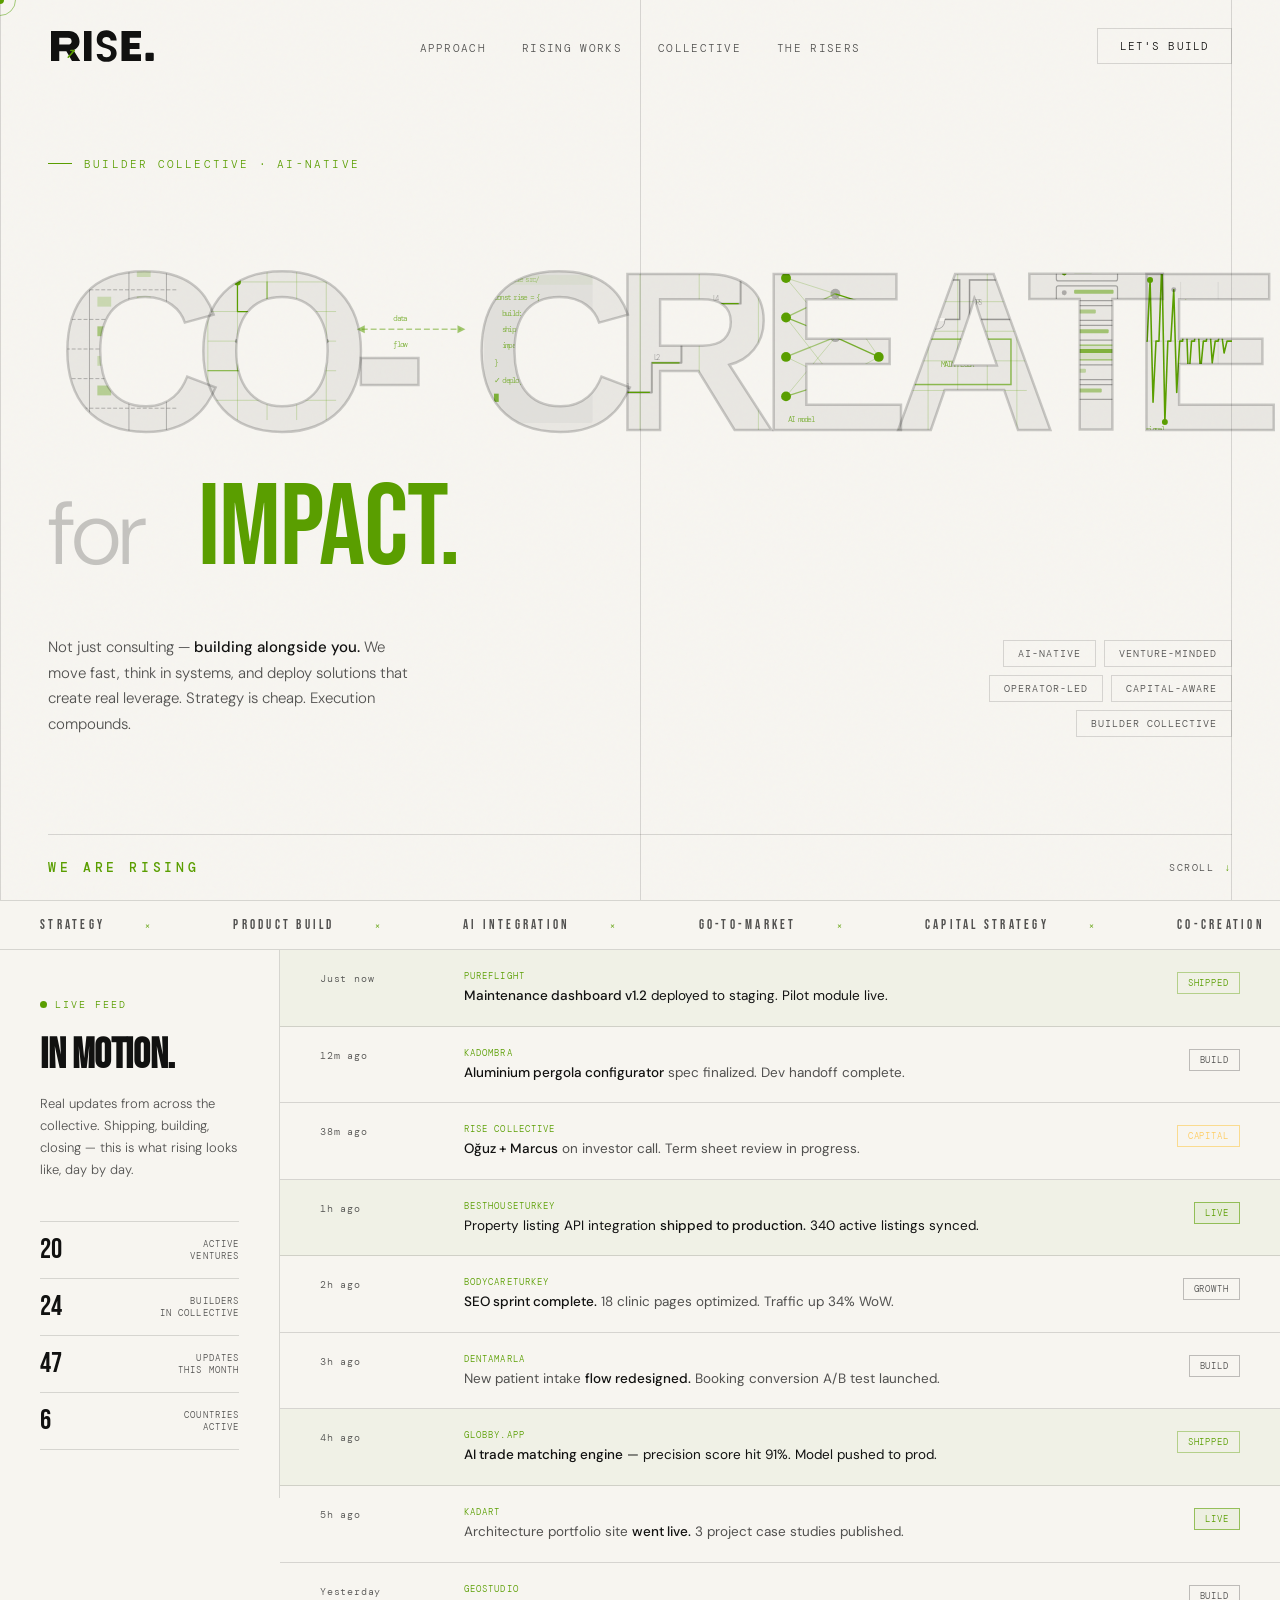
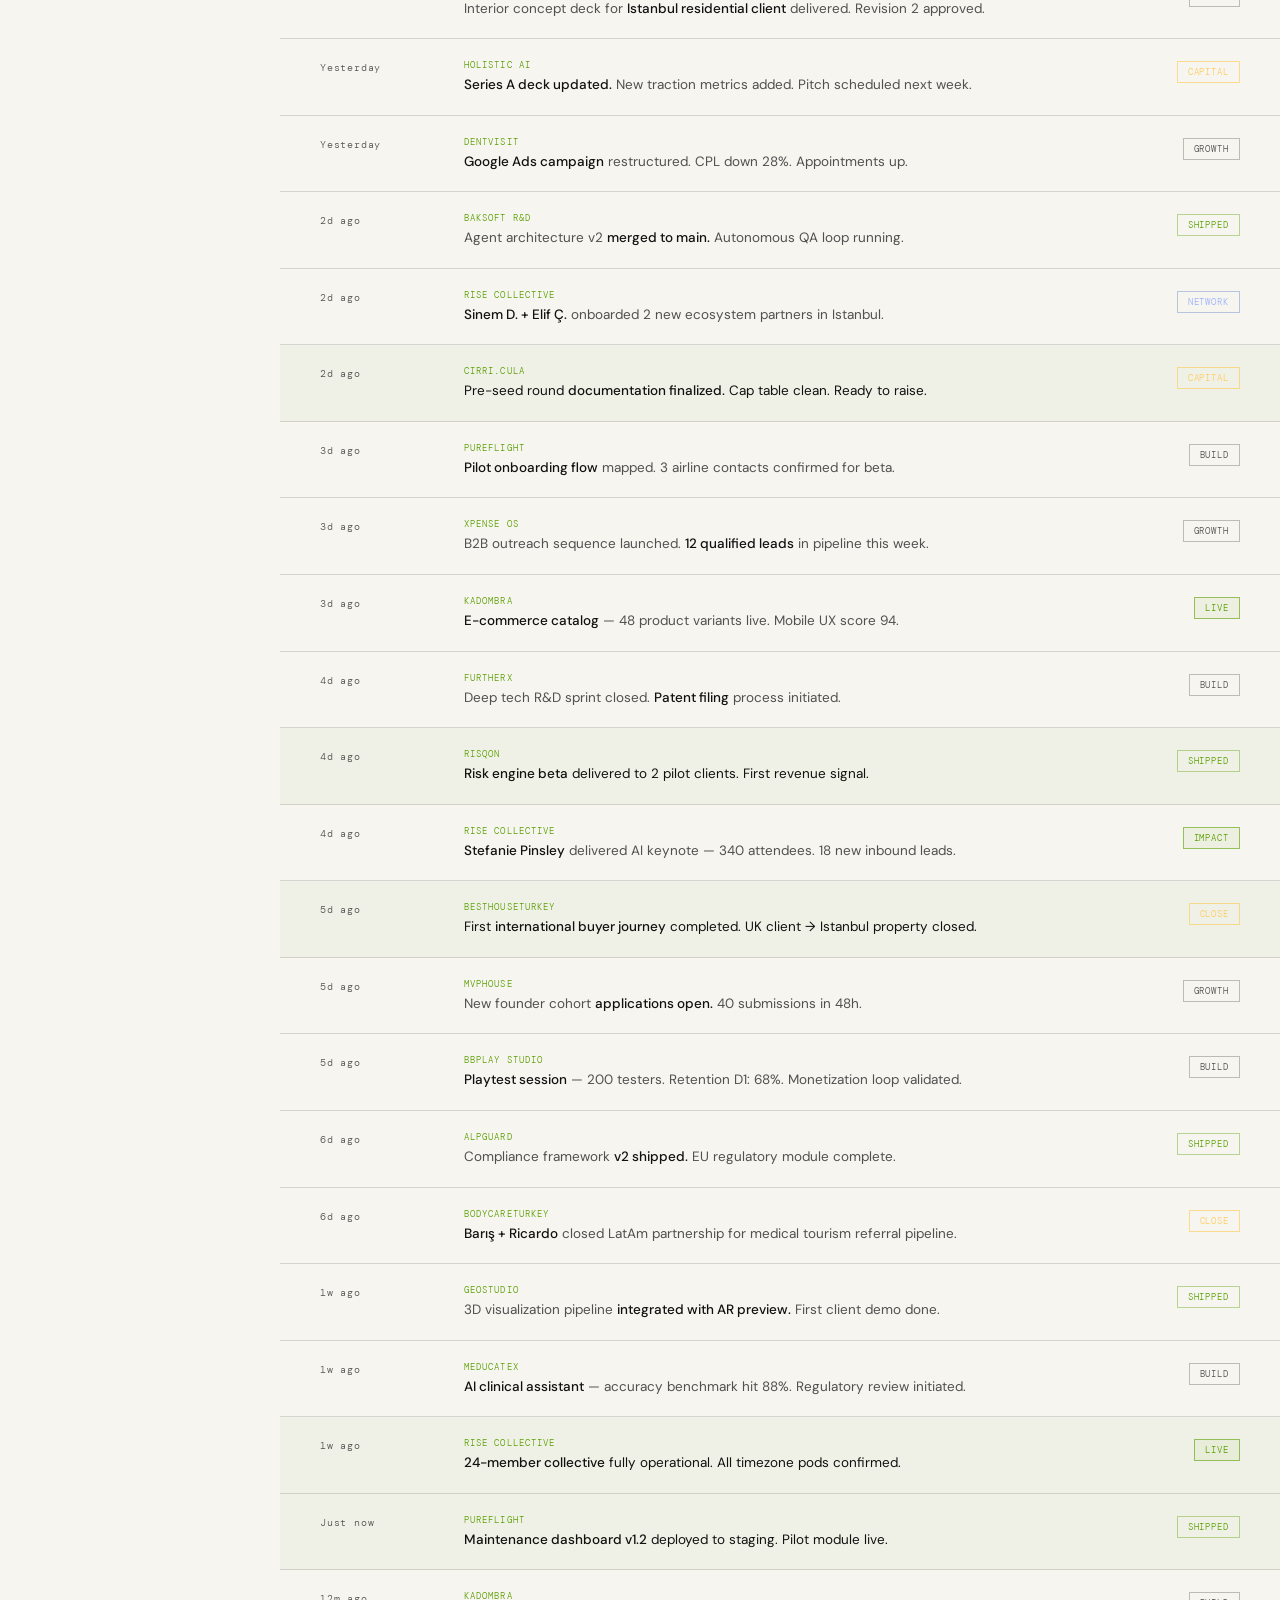
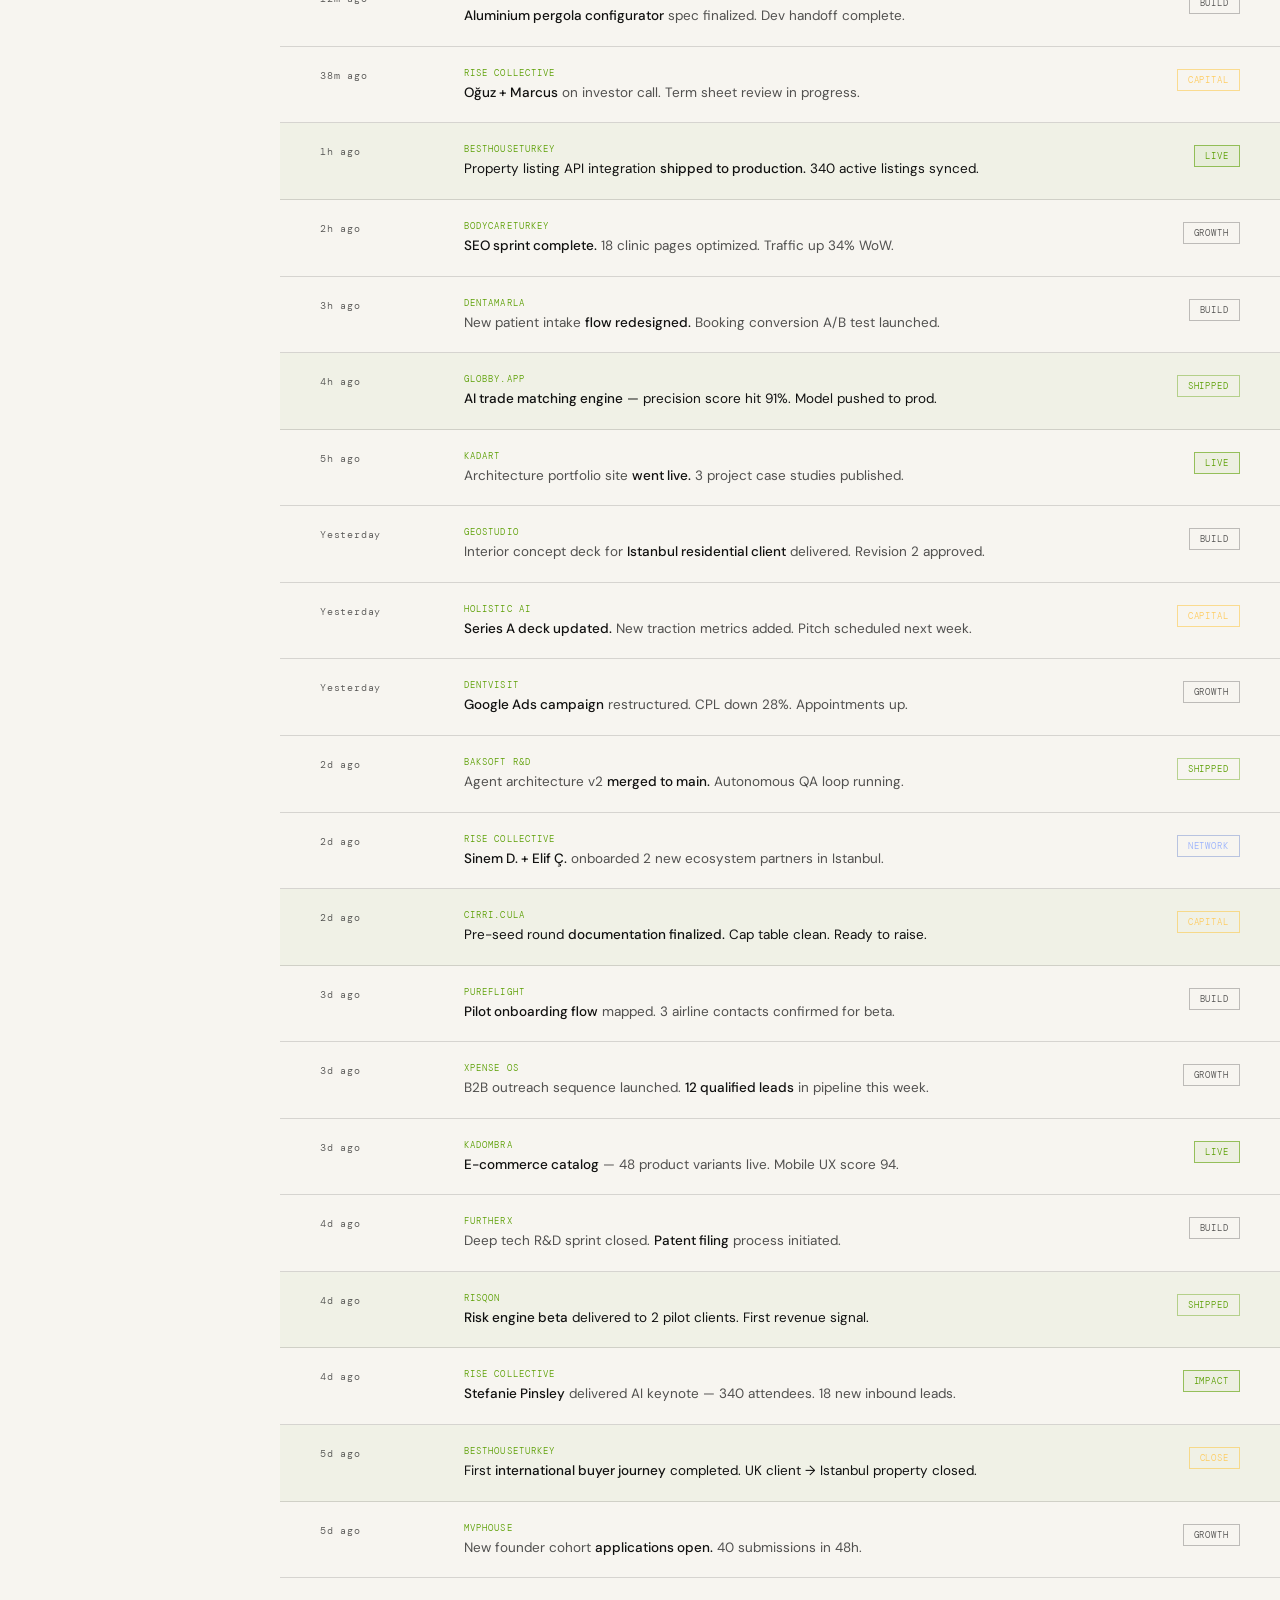
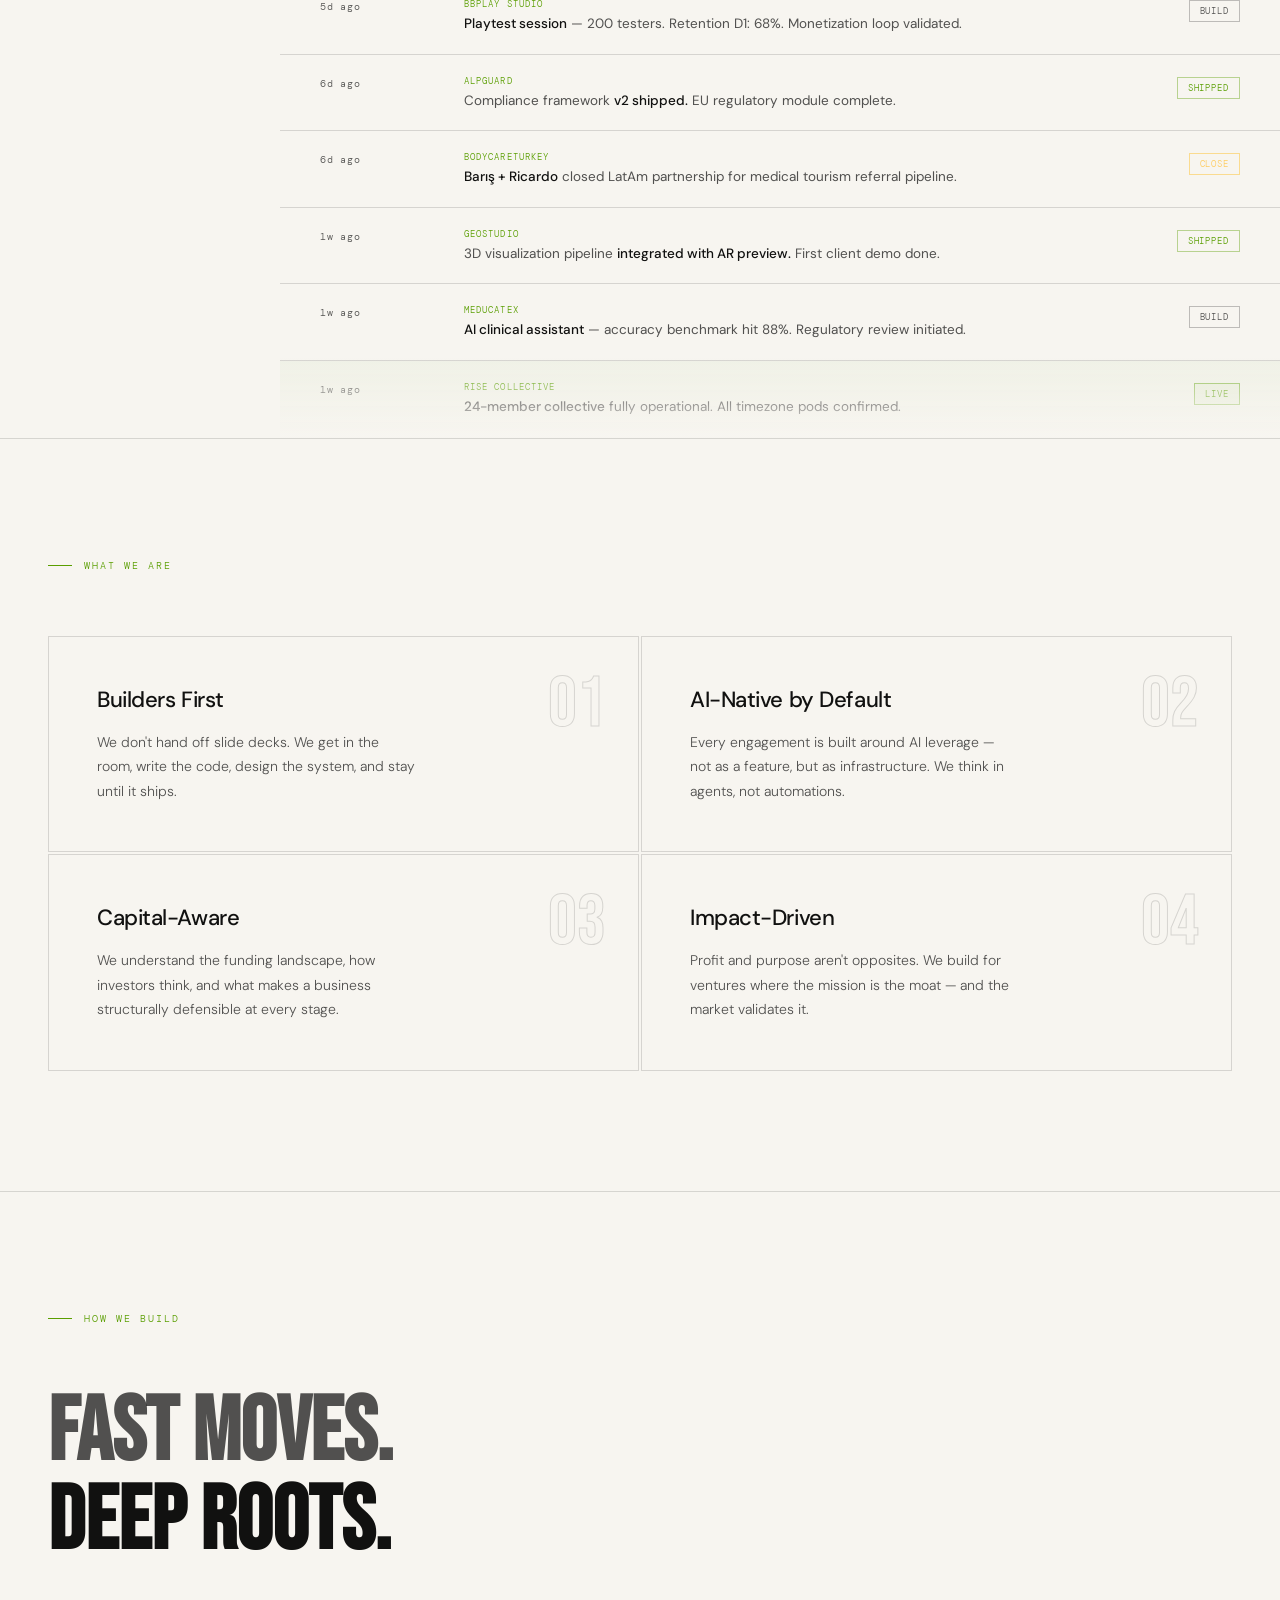
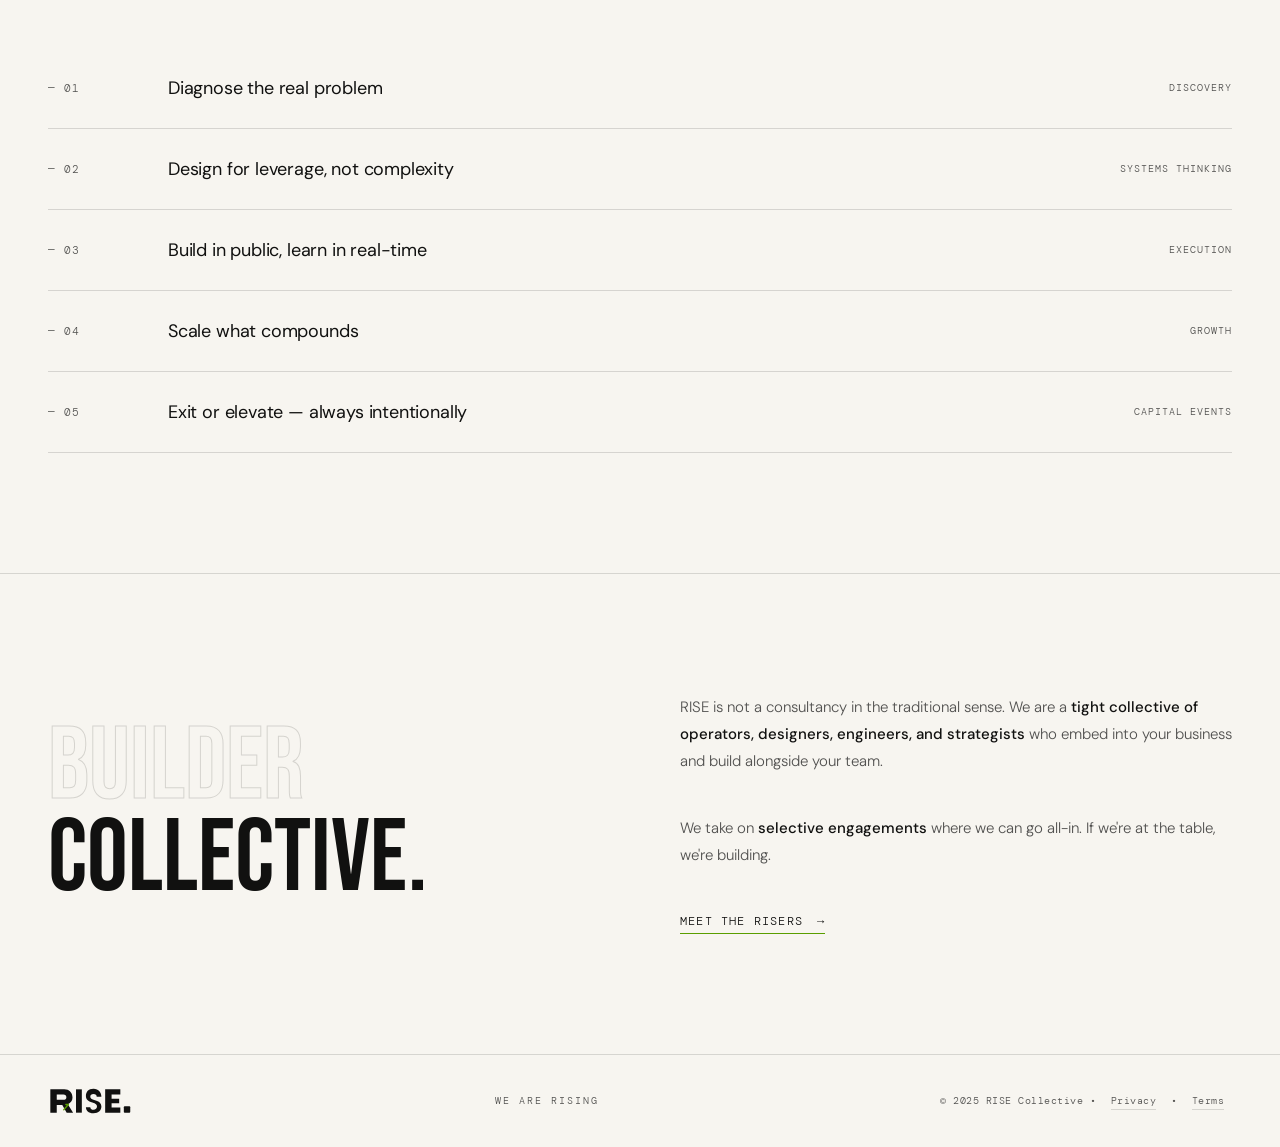
==== index.html @ 4cd88d11 "Add Privacy Policy and Terms of Service pages" ====
<!DOCTYPE html>
<html lang="en">
<head>
<meta charset="UTF-8">
<meta name="viewport" content="width=device-width, initial-scale=1.0">
<title>RISE — We Are Rising</title>
<link rel="preconnect" href="https://fonts.googleapis.com">
<link rel="preconnect" href="https://fonts.gstatic.com" crossorigin>
<link href="https://fonts.googleapis.com/css2?family=Bebas+Neue&family=DM+Sans:ital,wght@0,300;0,400;0,500;1,300&family=DM+Mono:wght@400;500&display=swap" rel="stylesheet">
<style>
  *, *::before, *::after { box-sizing: border-box; margin: 0; padding: 0; }
  :root {
    --black: #f7f5f0;
    --white: #111110;
    --accent: #5a9e00;
    --muted: rgba(17,17,16,0.72);
    --border: rgba(17,17,16,0.14);
  }
  html { scroll-behavior: smooth; }
  body { background: var(--black); color: var(--white); font-family: 'DM Sans', sans-serif; font-weight: 300; overflow-x: hidden; cursor: none; }
  .cursor { position: fixed; width: 8px; height: 8px; background: var(--accent); border-radius: 50%; pointer-events: none; z-index: 9999; transition: transform 0.15s ease; transform: translate(-50%, -50%); }
  .cursor-ring { position: fixed; width: 32px; height: 32px; border: 1px solid rgba(80,160,0,0.5); border-radius: 50%; pointer-events: none; z-index: 9998; transition: transform 0.35s ease, opacity 0.2s; transform: translate(-50%, -50%); }
  nav { position: fixed; top: 0; left: 0; right: 0; z-index: 100; display: flex; align-items: center; justify-content: space-between; padding: 28px 48px; }
  .nav-logo { display: inline-flex; align-items: center; text-decoration: none; color: var(--white); }
  .nav-links { display: flex; gap: 36px; list-style: none; }
  .nav-links a { font-family: 'DM Mono', monospace; font-size: 11px; letter-spacing: 0.12em; text-transform: uppercase; color: var(--muted); text-decoration: none; transition: color 0.2s; }
  .nav-links a:hover { color: var(--white); }
  .nav-links a.active { color: var(--accent); }
  .nav-cta { font-family: 'DM Mono', monospace; font-size: 11px; letter-spacing: 0.1em; text-transform: uppercase; background: transparent; border: 1px solid var(--border); color: var(--white); padding: 10px 22px; cursor: none; text-decoration: none; transition: border-color 0.2s, background 0.2s, color 0.2s; }
  .nav-cta:hover { background: var(--accent); border-color: var(--accent); color: var(--black); }
  .hero { min-height: 100vh; display: grid; grid-template-rows: 1fr auto; padding: 0 48px; position: relative; overflow: hidden; }
  .hero-noise { position: absolute; inset: 0; background-image: url("data:image/svg+xml,%3Csvg viewBox='0 0 256 256' xmlns='http://www.w3.org/2000/svg'%3E%3Cfilter id='n'%3E%3CfeTurbulence type='fractalNoise' baseFrequency='0.9' numOctaves='4' stitchTiles='stitch'/%3E%3C/filter%3E%3Crect width='100%25' height='100%25' filter='url(%23n)' opacity='0.03'/%3E%3C/svg%3E"); pointer-events: none; opacity: 0.6; }
  .hero-grid-line { position: absolute; top: 0; bottom: 0; width: 1px; background: var(--border); pointer-events: none; }
  .hero-grid-line:nth-child(1) { left: 48px; }
  .hero-grid-line:nth-child(2) { right: 48px; }
  .hero-grid-line:nth-child(3) { left: 50%; }
  .hero-main { display: flex; flex-direction: column; justify-content: center; padding-top: 120px; padding-bottom: 60px; position: relative; z-index: 2; }
  .hero-eyebrow { font-family: 'DM Mono', monospace; font-size: 11px; letter-spacing: 0.2em; text-transform: uppercase; color: var(--accent); margin-bottom: 32px; opacity: 0; animation: fadeUp 0.8s 0.2s forwards; display: flex; align-items: center; gap: 12px; }
  .hero-eyebrow::before { content: ''; display: inline-block; width: 24px; height: 1px; background: var(--accent); }
  .hero-headline { font-family: 'Bebas Neue', sans-serif; font-size: clamp(88px, 14vw, 200px); line-height: 0.88; letter-spacing: -0.01em; opacity: 0; animation: fadeUp 0.9s 0.35s forwards; }
  .hero-headline .outline { -webkit-text-stroke: 1px rgba(17,17,16,0.22); color: transparent; }
  .hero-headline .accent-word { color: var(--accent); display: block; }
  .hero-sub-row { display: flex; align-items: flex-end; justify-content: space-between; margin-top: 48px; gap: 40px; opacity: 0; animation: fadeUp 0.8s 0.6s forwards; }
  .hero-descriptor { max-width: 360px; font-size: 15px; line-height: 1.7; color: var(--muted); font-weight: 300; }
  .hero-descriptor strong { color: var(--white); font-weight: 500; }
  .hero-tags { display: flex; flex-wrap: wrap; gap: 8px; justify-content: flex-end; max-width: 280px; }
  .tag { font-family: 'DM Mono', monospace; font-size: 10px; letter-spacing: 0.1em; text-transform: uppercase; padding: 6px 14px; border: 1px solid var(--border); color: var(--muted); transition: border-color 0.2s, color 0.2s; }
  .tag:hover { border-color: var(--accent); color: var(--accent); }
  .hero-bottom { display: flex; align-items: center; justify-content: space-between; padding: 24px 0; border-top: 1px solid var(--border); position: relative; z-index: 2; opacity: 0; animation: fadeUp 0.7s 0.85s forwards; }
  .hero-slogan { font-family: 'DM Mono', monospace; font-size: 13px; font-weight: 500; letter-spacing: 0.28em; text-transform: uppercase; color: var(--accent); }
  .hero-scroll { font-family: 'DM Mono', monospace; font-size: 10px; letter-spacing: 0.15em; text-transform: uppercase; color: var(--muted); display: flex; align-items: center; gap: 10px; animation: bounce 2s 2s infinite; }
  .hero-scroll::after { content: '↓'; color: var(--accent); }
  .marquee-section { border-top: 1px solid var(--border); border-bottom: 1px solid var(--border); overflow: hidden; padding: 16px 0; }
  .marquee-track { display: flex; gap: 0; animation: marquee 18s linear infinite; white-space: nowrap; }
  .marquee-item { font-family: 'Bebas Neue', sans-serif; font-size: 13px; letter-spacing: 0.25em; color: var(--muted); padding: 0 40px; display: flex; align-items: center; gap: 40px; }
  .marquee-item::after { content: '×'; color: var(--accent); font-family: 'DM Sans', sans-serif; font-size: 10px; }
  .section { padding: 120px 48px; position: relative; }
  .section-label { font-family: 'DM Mono', monospace; font-size: 10px; letter-spacing: 0.2em; text-transform: uppercase; color: var(--accent); margin-bottom: 64px; display: flex; align-items: center; gap: 12px; }
  .section-label::before { content: ''; width: 24px; height: 1px; background: var(--accent); }
  .what-grid { display: grid; grid-template-columns: 1fr 1fr; gap: 2px; }
  .what-card { padding: 48px; border: 1px solid var(--border); position: relative; overflow: hidden; transition: border-color 0.3s; }
  .what-card:hover { border-color: rgba(80,160,0,0.3); }
  .what-card-num { font-family: 'Bebas Neue', sans-serif; font-size: 72px; -webkit-text-stroke: 1px var(--border); color: transparent; position: absolute; top: 24px; right: 32px; transition: -webkit-text-stroke-color 0.3s; }
  .what-card:hover .what-card-num { -webkit-text-stroke-color: rgba(200,255,0,0.15); }
  .what-card h3 { font-family: 'DM Sans', sans-serif; font-size: 22px; font-weight: 500; margin-bottom: 16px; letter-spacing: -0.02em; }
  .what-card p { font-size: 14px; line-height: 1.75; color: var(--muted); max-width: 320px; }
  .process-section { padding: 120px 48px; border-top: 1px solid var(--border); }
  .process-headline { font-family: 'Bebas Neue', sans-serif; font-size: clamp(48px, 7vw, 96px); line-height: 1; margin-bottom: 80px; max-width: 700px; }
  .process-headline .dim { color: var(--muted); }
  .process-list { display: flex; flex-direction: column; }
  .process-item { display: grid; grid-template-columns: 80px 1fr auto; align-items: center; gap: 40px; padding: 28px 0; border-bottom: 1px solid var(--border); transition: padding-left 0.3s; cursor: none; }
  .process-item:hover { padding-left: 12px; }
  .process-item:hover .process-item-title { color: var(--accent); }
  .process-num { font-family: 'DM Mono', monospace; font-size: 11px; color: var(--muted); letter-spacing: 0.1em; }
  .process-item-title { font-size: 18px; font-weight: 400; letter-spacing: -0.01em; transition: color 0.2s; }
  .process-item-tag { font-family: 'DM Mono', monospace; font-size: 10px; letter-spacing: 0.1em; text-transform: uppercase; color: var(--muted); }
  .signal-section { padding: 120px 48px; border-top: 1px solid var(--border); display: grid; grid-template-columns: 1fr 1fr; gap: 80px; align-items: center; }
  .signal-big { font-family: 'Bebas Neue', sans-serif; font-size: clamp(56px, 8vw, 112px); line-height: 0.9; }
  .signal-big .stroke { -webkit-text-stroke: 1px rgba(17,17,16,0.15); color: transparent; display: block; }
  .signal-big .fill { display: block; }
  .signal-right p { font-size: 15px; line-height: 1.8; color: var(--muted); margin-bottom: 40px; }
  .signal-right p strong { color: var(--white); font-weight: 500; }
  .cta-link { display: inline-flex; align-items: center; gap: 14px; font-family: 'DM Mono', monospace; font-size: 12px; letter-spacing: 0.1em; text-transform: uppercase; color: var(--white); text-decoration: none; border-bottom: 1px solid var(--accent); padding-bottom: 4px; transition: color 0.2s, gap 0.2s; }
  .cta-link:hover { color: var(--accent); gap: 22px; }
  .cta-link::after { content: '→'; }
  footer { border-top: 1px solid var(--border); padding: 32px 48px; display: flex; align-items: center; justify-content: space-between; }
  .footer-logo { font-family: 'Bebas Neue', sans-serif; font-size: 18px; letter-spacing: 0.2em; }
  .footer-slogan { font-family: 'DM Mono', monospace; font-size: 10px; letter-spacing: 0.2em; text-transform: uppercase; color: var(--muted); }
  .footer-copy { font-family: 'DM Mono', monospace; font-size: 10px; color: var(--muted); letter-spacing: 0.05em; }

  /* ── LIVE FEED ─────────────────────────────── */
  .feed-section {
    padding: 0;
    border-bottom: 1px solid var(--border);
    display: grid;
    grid-template-columns: 280px 1fr;
    min-height: 480px;
  }
  .feed-left {
    border-right: 1px solid var(--border);
    padding: 48px 40px;
    display: flex;
    flex-direction: column;
    justify-content: space-between;
    position: sticky;
    top: 81px;
    align-self: start;
    background: var(--black);
  }
  .feed-left-top {}
  .feed-eyebrow {
    font-family: 'DM Mono', monospace;
    font-size: 10px;
    letter-spacing: 0.2em;
    text-transform: uppercase;
    color: var(--accent);
    display: flex;
    align-items: center;
    gap: 8px;
    margin-bottom: 24px;
  }
  .live-dot {
    width: 7px; height: 7px;
    border-radius: 50%;
    background: var(--accent);
    animation: livePulse 1.8s ease-in-out infinite;
    flex-shrink: 0;
  }
  @keyframes livePulse {
    0%,100% { opacity:1; transform:scale(1); box-shadow: 0 0 0 0 rgba(90,158,0,0.5); }
    50% { opacity:0.8; transform:scale(1.15); box-shadow: 0 0 0 5px rgba(90,158,0,0); }
  }
  .feed-left h2 {
    font-family: 'Bebas Neue', sans-serif;
    font-size: 42px;
    line-height: 1;
    letter-spacing: -0.01em;
    margin-bottom: 16px;
  }
  .feed-left p {
    font-size: 13px;
    line-height: 1.7;
    color: var(--muted);
  }
  .feed-stats {
    display: flex;
    flex-direction: column;
    gap: 0;
    margin-top: 40px;
    border-top: 1px solid var(--border);
  }
  .feed-stat {
    display: flex;
    justify-content: space-between;
    align-items: center;
    padding: 14px 0;
    border-bottom: 1px solid var(--border);
  }
  .feed-stat-num {
    font-family: 'Bebas Neue', sans-serif;
    font-size: 28px;
    line-height: 1;
    color: var(--white);
  }
  .feed-stat-label {
    font-family: 'DM Mono', monospace;
    font-size: 9px;
    letter-spacing: 0.12em;
    text-transform: uppercase;
    color: var(--muted);
    text-align: right;
  }
  .feed-right {
    padding: 0;
    overflow: hidden;
    position: relative;
  }
  .feed-right::after {
    content: '';
    position: absolute;
    bottom: 0; left: 0; right: 0;
    height: 80px;
    background: linear-gradient(to bottom, transparent, var(--black));
    pointer-events: none;
    z-index: 2;
  }
  .feed-scroll {
    display: flex;
    flex-direction: column;
    animation: feedScroll 60s linear infinite;
  }
  .feed-scroll:hover { animation-play-state: paused; }
  @keyframes feedScroll {
    from { transform: translateY(0); }
    to   { transform: translateY(-50%); }
  }
  .feed-entry {
    display: grid;
    grid-template-columns: 120px 1fr auto;
    align-items: start;
    gap: 24px;
    padding: 20px 40px;
    border-bottom: 1px solid var(--border);
    transition: background 0.2s;
    cursor: default;
  }
  .feed-entry:hover { background: rgba(90,158,0,0.03); }
  .feed-entry.highlight { background: rgba(90,158,0,0.04); }
  .feed-entry.highlight .feed-action { color: var(--white); }
  .feed-time {
    font-family: 'DM Mono', monospace;
    font-size: 10px;
    color: var(--muted);
    letter-spacing: 0.08em;
    padding-top: 2px;
    white-space: nowrap;
  }
  .feed-body {}
  .feed-project {
    font-family: 'DM Mono', monospace;
    font-size: 9px;
    letter-spacing: 0.12em;
    text-transform: uppercase;
    color: var(--accent);
    margin-bottom: 4px;
  }
  .feed-action {
    font-size: 13.5px;
    font-weight: 400;
    line-height: 1.45;
    color: var(--muted);
  }
  .feed-action strong { color: var(--white); font-weight: 500; }
  .feed-tag {
    font-family: 'DM Mono', monospace;
    font-size: 9px;
    letter-spacing: 0.1em;
    text-transform: uppercase;
    padding: 4px 10px;
    border: 1px solid var(--border);
    color: var(--muted);
    white-space: nowrap;
    align-self: start;
    margin-top: 2px;
  }
  .feed-tag.t-ship  { border-color: rgba(90,158,0,0.4);  color: var(--accent); }
  .feed-tag.t-live  { border-color: rgba(90,158,0,0.6);  color: var(--accent); background: rgba(90,158,0,0.06); }
  .feed-tag.t-build { border-color: rgba(17,17,16,0.25); }
  .feed-tag.t-call  { border-color: rgba(90,120,200,0.4); color: rgba(130,160,255,0.8); }
  .feed-tag.t-close { border-color: rgba(255,180,0,0.4); color: rgba(255,200,80,0.9); }
  @media (max-width: 768px) {
    .feed-section { grid-template-columns: 1fr; }
    .feed-left { position: static; border-right: none; border-bottom: 1px solid var(--border); }
    .feed-entry { grid-template-columns: 90px 1fr; }
    .feed-tag { display: none; }
  }
  @keyframes fadeUp { from { opacity: 0; transform: translateY(24px); } to { opacity: 1; transform: translateY(0); } }
  @keyframes marquee { from { transform: translateX(0); } to { transform: translateX(-50%); } }
  @keyframes bounce { 0%,100% { transform: translateY(0); } 50% { transform: translateY(4px); } }

  /* ── HAMBURGER ─────────────────────────────── */
  .hamburger { display: none; flex-direction: column; gap: 5px; cursor: pointer; padding: 4px; background: none; border: none; z-index: 200; }
  .hamburger span { display: block; width: 22px; height: 1.5px; background: var(--ink, #111110); transition: all 0.3s ease; }
  .hamburger.open span:nth-child(1) { transform: translateY(6.5px) rotate(45deg); }
  .hamburger.open span:nth-child(2) { opacity: 0; }
  .hamburger.open span:nth-child(3) { transform: translateY(-6.5px) rotate(-45deg); }
  .mobile-nav {
    display: none;
    position: fixed; top: 0; left: 0; right: 0; bottom: 0;
    background: var(--bg, #f7f5f0);
    z-index: 150;
    flex-direction: column;
    align-items: center;
    justify-content: center;
    gap: 0;
  }
  .mobile-nav.open { display: flex; }
  .mobile-nav a {
    font-family: 'Bebas Neue', sans-serif;
    font-size: clamp(40px, 10vw, 64px);
    letter-spacing: 0.05em;
    color: var(--ink, #111110);
    text-decoration: none;
    padding: 16px 32px;
    border-bottom: 1px solid var(--border, rgba(17,17,16,0.12));
    width: 100%;
    text-align: center;
    transition: color 0.2s;
  }
  .mobile-nav a:last-child { border-bottom: none; }
  .mobile-nav a:hover, .mobile-nav a.active { color: var(--accent, #5a9e00); }
  .mobile-nav-cta {
    margin-top: 32px;
    font-family: 'DM Mono', monospace !important;
    font-size: 12px !important;
    letter-spacing: 0.1em !important;
    border: 1px solid var(--border, rgba(17,17,16,0.14)) !important;
    padding: 14px 32px !important;
  }
  /* touch: disable custom cursor */
  @media (hover: none), (pointer: coarse) {
    .cursor, .cursor-ring { display: none !important; }
    body { cursor: auto !important; }
    a, button, .chip, .filter-btn, .nav-cta, .process-item, .member-card, .work-card { cursor: pointer !important; }
  }
  @media (max-width: 768px) {
    .hamburger { display: flex; }
  }
  @media (max-width: 768px) {
    nav { padding: 24px; }
    .nav-links { display: none; }
    .hero { padding: 0 24px; }
    .hero-grid-line { display: none; }
    .hero-sub-row { flex-direction: column; align-items: flex-start; }
    .hero-tags { justify-content: flex-start; }
    .section, .process-section, .signal-section { padding: 80px 24px; }
    .what-grid { grid-template-columns: 1fr; }
    .signal-section { grid-template-columns: 1fr; }
    footer { padding: 24px; flex-direction: column; gap: 12px; text-align: center; }
    .process-item { grid-template-columns: 64px 1fr; gap: 16px; }
    .process-item-tag { display: none; }
    .process-headline { font-size: clamp(36px, 8vw, 64px); margin-bottom: 40px; }
    .feed-left { position: static; }
    .feed-entry { grid-template-columns: 80px 1fr; gap: 12px; padding: 16px 20px; }
    .feed-tag { display: none; }
    .feed-left h2 { font-size: 36px; }
    .feed-stat-num { font-size: 22px; }
    .what-card { padding: 32px 24px; }
    .what-card-num { font-size: 48px; right: 16px; }
    .section-label { margin-bottom: 40px; }
    .hero-sub-row { gap: 24px; }
    .tag { font-size: 9px; padding: 5px 10px; }
  }
</style>
</head>
<body>
<div class="cursor" id="cursor"></div>
<div class="cursor-ring" id="cursorRing"></div>
<nav>
  <a href="index.html" class="nav-logo"><svg xmlns="http://www.w3.org/2000/svg" viewBox="0 0 180 48" fill="none" height="36" style="display:block;vertical-align:middle">
  <!-- R -->
  <path d="M4 44 L4 4 L28 4 C36 4 42 9.5 42 18 C42 23.5 39 27.5 34 29.5 L43 44 L32 44 L24.5 31 L15 31 L15 44 Z M15 13 L15 22 L26.5 22 C29.5 22 31.5 20.5 31.5 17.5 C31.5 14.5 29.5 13 26.5 13 Z" fill="currentColor"/>
  <!-- accent arrow on R -->
  <path d="M27 39 L35 30 L30.5 30" stroke="#5a9e00" stroke-width="2.2" stroke-linecap="round" stroke-linejoin="round" fill="none"/>

  <!-- I -->
  <rect x="48" y="4" width="10" height="40" fill="currentColor"/>

  <!-- S -->
  <path d="M65 34.5 C65 39.5 69 45 78 45 C87 45 91.5 39.5 91.5 33.5 C91.5 27.5 87.5 24.5 80.5 22.5 C74.5 20.8 72.5 19 72.5 16.5 C72.5 14 74.5 12 78 12 C81.5 12 83.5 14 83.5 16.5 L91.5 16.5 C91.5 10 87 3 78 3 C69 3 65 8.5 65 15.5 C65 21.5 68.5 24.5 76 26.5 C82 28.2 84 30 84 33.5 C84 37 81.5 39 78 39 C74.5 39 72.5 37 72.5 34.5 Z" fill="currentColor"/>

  <!-- E -->
  <path d="M98 4 L98 44 L124 44 L124 35 L109 35 L109 28 L122 28 L122 20 L109 20 L109 13 L124 13 L124 4 Z" fill="currentColor"/>

  <!-- . (dot) -->
  <rect x="130" y="33" width="11" height="11" rx="1.5" fill="currentColor"/>
</svg></a>
  <ul class="nav-links">
    <li><a href="#approach">Approach</a></li>
    <li><a href="rise-works.html">Rising Works</a></li>
    <li><a href="#collective">Collective</a></li>
    <li><a href="rise-risers.html">The Risers</a></li>
  </ul>
  <a href="rise-form.html" class="nav-cta">Let's build</a>
  <button class="hamburger" id="hamburger" aria-label="Menu">
    <span></span><span></span><span></span>
  </button>
</nav>
<div class="mobile-nav" id="mobileNav">
  <a href="#approach" onclick="closeMobileNav()">Approach</a>
  <a href="rise-works.html" onclick="closeMobileNav()">Rising Works</a>
  <a href="#collective" onclick="closeMobileNav()">Collective</a>
  <a href="rise-risers.html" onclick="closeMobileNav()">The Risers</a>
  <a href="rise-form.html" class="mobile-nav-cta" onclick="closeMobileNav()">Let's build →</a>
</div>
<section class="hero">
  <div class="hero-noise"></div>
  <div class="hero-grid-line"></div>
  <div class="hero-grid-line"></div>
  <div class="hero-grid-line"></div>
  <div class="hero-main">
    <div class="hero-eyebrow">Builder Collective · AI-Native</div>
    <div class="hero-headline" style="opacity:0;animation:fadeUp 0.9s 0.35s forwards;">
      <svg xmlns="http://www.w3.org/2000/svg" viewBox="0 0 1200 265" width="100%" style="display:block;overflow:visible">
        <defs>
          <clipPath id="clipC1"><text x="10" y="230" font-family="'Arial Black',Impact,sans-serif" font-size="230" font-weight="900" letter-spacing="-4">C</text></clipPath>
          <clipPath id="clipO"><text x="148" y="230" font-family="'Arial Black',Impact,sans-serif" font-size="230" font-weight="900" letter-spacing="-4">O</text></clipPath>
          <clipPath id="clipC2"><text x="430" y="230" font-family="'Arial Black',Impact,sans-serif" font-size="230" font-weight="900" letter-spacing="-4">C</text></clipPath>
          <clipPath id="clipR"><text x="572" y="230" font-family="'Arial Black',Impact,sans-serif" font-size="230" font-weight="900" letter-spacing="-4">R</text></clipPath>
          <clipPath id="clipE1"><text x="720" y="230" font-family="'Arial Black',Impact,sans-serif" font-size="230" font-weight="900" letter-spacing="-4">E</text></clipPath>
          <clipPath id="clipA"><text x="856" y="230" font-family="'Arial Black',Impact,sans-serif" font-size="230" font-weight="900" letter-spacing="-4">A</text></clipPath>
          <clipPath id="clipT"><text x="992" y="230" font-family="'Arial Black',Impact,sans-serif" font-size="230" font-weight="900" letter-spacing="-4">T</text></clipPath>
          <clipPath id="clipE2"><text x="1098" y="230" font-family="'Arial Black',Impact,sans-serif" font-size="230" font-weight="900" letter-spacing="-4">E</text></clipPath>
          <style>
            .ltr { fill: rgba(17,17,16,0.06); font-family:'Arial Black',Impact,sans-serif; font-size:230px; font-weight:900; letter-spacing:-4px; }
            .lo1 { fill:none; stroke:rgba(17,17,16,0.2); stroke-width:2.5; font-family:'Arial Black',Impact,sans-serif; font-size:230px; font-weight:900; letter-spacing:-4px; }
            .gl  { stroke:rgba(90,158,0,0.3); stroke-width:0.8; }
            .sl  { stroke:rgba(17,17,16,0.28); stroke-width:1; }
            .al  { stroke:#5a9e00; stroke-width:1.3; fill:none; }
            .dn  { fill:#5a9e00; }
            .dd  { fill:rgba(17,17,16,0.28); }
            .ct  { font-family:'DM Mono',monospace; font-size:8px; fill:rgba(90,158,0,0.75); }
            .dt  { font-family:'DM Mono',monospace; font-size:7px; fill:rgba(17,17,16,0.32); }
            @keyframes p1{0%,100%{opacity:1}50%{opacity:0.25}} @keyframes p2{0%,100%{opacity:1}50%{opacity:0.25}} @keyframes p3{0%,100%{opacity:1}50%{opacity:0.25}}
            .p1{animation:p1 3s ease-in-out infinite} .p2{animation:p1 2.2s ease-in-out infinite .4s} .p3{animation:p1 2.8s ease-in-out infinite .8s}
          </style>
        </defs>
        <!-- filled letter bases -->
        <text x="10"   y="230" class="ltr">C</text>
        <text x="148"  y="230" class="ltr">O</text>
        <text x="308"  y="230" class="ltr">-</text>
        <text x="430"  y="230" class="ltr">C</text>
        <text x="572"  y="230" class="ltr">R</text>
        <text x="720"  y="230" class="ltr">E</text>
        <text x="856"  y="230" class="ltr">A</text>
        <text x="992"  y="230" class="ltr">T</text>
        <text x="1098" y="230" class="ltr">E</text>

        <!-- C1 — SKYSCRAPER -->
        <g clip-path="url(#clipC1)">
          <line x1="42" y1="235" x2="42" y2="18" class="sl"/><line x1="82" y1="235" x2="82" y2="18" class="sl"/><line x1="120" y1="235" x2="120" y2="18" class="sl"/>
          <line x1="18" y1="58"  x2="132" y2="58"  class="sl" stroke-dasharray="4 2"/><line x1="18" y1="88"  x2="132" y2="88"  class="sl" stroke-dasharray="4 2"/>
          <line x1="18" y1="118" x2="132" y2="118" class="sl" stroke-dasharray="4 2"/><line x1="18" y1="148" x2="132" y2="148" class="sl" stroke-dasharray="4 2"/>
          <line x1="18" y1="178" x2="132" y2="178" class="sl" stroke-dasharray="4 2"/><line x1="18" y1="208" x2="132" y2="208" class="sl" stroke-dasharray="4 2"/>
          <rect x="50" y="65"  width="14" height="10" fill="rgba(90,158,0,0.45)" class="p1"/><rect x="50" y="95"  width="14" height="10" fill="rgba(90,158,0,0.22)"/>
          <rect x="50" y="125" width="14" height="10" fill="rgba(90,158,0,0.45)" class="p2"/><rect x="50" y="155" width="14" height="10" fill="rgba(90,158,0,0.22)"/>
          <rect x="50" y="185" width="14" height="10" fill="rgba(90,158,0,0.35)" class="p3"/>
          <rect x="90" y="65"  width="14" height="10" fill="rgba(90,158,0,0.22)"/><rect x="90" y="95"  width="14" height="10" fill="rgba(90,158,0,0.45)" class="p2"/>
          <rect x="90" y="125" width="14" height="10" fill="rgba(90,158,0,0.3)"/><rect x="90" y="155" width="14" height="10" fill="rgba(90,158,0,0.45)" class="p1"/>
          <rect x="90" y="185" width="14" height="10" fill="rgba(90,158,0,0.22)"/>
          <line x1="82" y1="18" x2="82" y2="4" class="al"/><circle cx="82" cy="4" r="3" class="dn p1"/>
          <text x="22" y="48" class="dt">+48F</text>
        </g>

        <!-- O — CIRCUIT BOARD -->
        <g clip-path="url(#clipO)">
          <line x1="162" y1="50" x2="162" y2="220" class="gl"/><line x1="192" y1="50" x2="192" y2="220" class="gl"/>
          <line x1="222" y1="50" x2="222" y2="220" class="gl"/><line x1="252" y1="50" x2="252" y2="220" class="gl"/><line x1="282" y1="50" x2="282" y2="220" class="gl"/>
          <line x1="162" y1="80"  x2="292" y2="80"  class="gl"/><line x1="162" y1="110" x2="292" y2="110" class="gl"/>
          <line x1="162" y1="140" x2="292" y2="140" class="gl"/><line x1="162" y1="170" x2="292" y2="170" class="gl"/><line x1="162" y1="200" x2="292" y2="200" class="gl"/>
          <path d="M162 80 L192 80 L192 110 L252 110 L252 140 L282 140" class="al" stroke-linecap="round" stroke-linejoin="round"/>
          <path d="M222 80 L222 170 L162 170" class="al" opacity=".55" stroke-linecap="round" stroke-linejoin="round"/>
          <path d="M192 140 L192 170 L252 170 L252 200" class="al" opacity=".45" stroke-linecap="round" stroke-linejoin="round"/>
          <circle cx="192" cy="80"  r="3.5" class="dn p1"/><circle cx="252" cy="110" r="3.5" class="dn p2"/>
          <circle cx="252" cy="140" r="3.5" class="dn"/><circle cx="222" cy="170" r="3.5" class="dn p3"/>
          <circle cx="192" cy="140" r="2.5" class="dd"/><circle cx="282" cy="140" r="2.5" class="dd"/>
          <rect x="207" y="118" width="30" height="24" rx="2" fill="none" stroke="rgba(90,158,0,0.55)" stroke-width="1.2"/>
          <text x="210" y="134" class="ct">CPU</text>
        </g>

        <!-- HYPHEN — data flow -->
        <line x1="318" y1="128" x2="418" y2="128" stroke="rgba(90,158,0,0.45)" stroke-width="1.5" stroke-dasharray="6 3"/>
        <polygon points="415,124 423,128 415,132" fill="#5a9e00" opacity=".55"/>
        <polygon points="321,124 313,128 321,132" fill="#5a9e00" opacity=".55"/>
        <text x="350" y="120" class="ct">data</text><text x="350" y="146" class="ct">flow</text>

        <!-- C2 — CODE TERMINAL -->
        <g clip-path="url(#clipC2)">
          <rect x="442" y="38" width="110" height="185" rx="2" fill="rgba(17,17,16,0.03)"/>
          <text x="452" y="62"  class="ct" font-size="9">$ init --build</text>
          <text x="452" y="80"  class="ct" font-size="9" opacity=".65">▸ compile src/</text>
          <text x="452" y="98"  class="ct" font-size="9">const rise = &#123;</text>
          <text x="460" y="115" class="ct" font-size="9" fill="rgba(17,17,16,0.38)">  build: true,</text>
          <text x="460" y="131" class="ct" font-size="9" fill="rgba(17,17,16,0.38)">  ship: fast,</text>
          <text x="460" y="147" class="ct" font-size="9" fill="rgba(17,17,16,0.38)">  impact: ∞</text>
          <text x="452" y="164" class="ct" font-size="9">&#125;</text>
          <text x="452" y="182" class="ct" font-size="9">✓ deployed</text>
          <text x="452" y="200" class="ct" font-size="9">█</text>
          <rect x="442" y="55" width="110" height="10" fill="rgba(90,158,0,0.07)"/>
          <rect x="442" y="73" width="110" height="10" fill="rgba(90,158,0,0.05)"/>
        </g>

        <!-- R — STAIRCASE -->
        <g clip-path="url(#clipR)">
          <line x1="600" y1="235" x2="600" y2="38" class="gl"/><line x1="660" y1="235" x2="660" y2="38" class="gl"/><line x1="720" y1="235" x2="720" y2="38" class="gl"/>
          <polyline points="582,222 582,192 612,192 612,162 642,162 642,132 672,132 672,102 702,102 702,72 732,72 732,42" fill="none" stroke="rgba(17,17,16,0.3)" stroke-width="2" stroke-linejoin="round"/>
          <line x1="582" y1="192" x2="610" y2="192" class="al"/><line x1="612" y1="162" x2="640" y2="162" class="al"/>
          <line x1="642" y1="132" x2="670" y2="132" class="al"/><line x1="672" y1="102" x2="700" y2="102" class="al"/>
          <line x1="702" y1="72"  x2="730" y2="72"  class="al"/>
          <polygon points="732,33 728,46 736,46" fill="#5a9e00" class="p1"/>
          <text x="584" y="189" class="dt">L1</text><text x="614" y="159" class="dt">L2</text>
          <text x="644" y="129" class="dt">L3</text><text x="674" y="99" class="dt">L4</text><text x="704" y="69" class="dt">L5</text>
        </g>

        <!-- E1 — NEURAL NET -->
        <g clip-path="url(#clipE1)">
          <circle cx="748" cy="76"  r="5" class="dn p1"/><circle cx="748" cy="116" r="5" class="dn p2"/>
          <circle cx="748" cy="156" r="5" class="dn p3"/><circle cx="748" cy="196" r="5" class="dn p1"/>
          <circle cx="798" cy="92"  r="5" class="dd p2"/><circle cx="798" cy="136" r="5" class="dd p1"/><circle cx="798" cy="180" r="5" class="dd p3"/>
          <circle cx="842" cy="106" r="5" class="dn p3"/><circle cx="842" cy="156" r="5" class="dn p1"/>
          <line x1="748" y1="76"  x2="798" y2="92"  class="gl"/><line x1="748" y1="76"  x2="798" y2="136" class="gl"/>
          <line x1="748" y1="116" x2="798" y2="92"  class="al" opacity=".5"/><line x1="748" y1="116" x2="798" y2="136" class="al" opacity=".7"/>
          <line x1="748" y1="116" x2="798" y2="180" class="gl"/>
          <line x1="748" y1="156" x2="798" y2="136" class="al" opacity=".5"/><line x1="748" y1="156" x2="798" y2="180" class="gl"/>
          <line x1="748" y1="196" x2="798" y2="136" class="gl"/><line x1="748" y1="196" x2="798" y2="180" class="al" opacity=".6"/>
          <line x1="798" y1="92"  x2="842" y2="106" class="al"/><line x1="798" y1="92"  x2="842" y2="156" class="gl"/>
          <line x1="798" y1="136" x2="842" y2="106" class="al" opacity=".6"/><line x1="798" y1="136" x2="842" y2="156" class="al" opacity=".8"/>
          <line x1="798" y1="180" x2="842" y2="156" class="gl"/>
          <text x="750" y="222" class="ct">AI model</text>
        </g>

        <!-- A — BLUEPRINT -->
        <g clip-path="url(#clipA)">
          <line x1="862" y1="38"  x2="862" y2="235" class="gl"/><line x1="892" y1="38"  x2="892" y2="235" class="gl"/>
          <line x1="922" y1="38"  x2="922" y2="235" class="gl"/><line x1="952" y1="38"  x2="952" y2="235" class="gl"/><line x1="982" y1="38"  x2="982" y2="235" class="gl"/>
          <line x1="862" y1="70"  x2="992" y2="70"  class="gl"/><line x1="862" y1="100" x2="992" y2="100" class="gl"/>
          <line x1="862" y1="130" x2="992" y2="130" class="gl"/><line x1="862" y1="160" x2="992" y2="160" class="gl"/><line x1="862" y1="190" x2="992" y2="190" class="gl"/>
          <rect x="874" y="78"  width="50" height="40" fill="none" stroke="rgba(17,17,16,0.38)" stroke-width="1.5"/>
          <rect x="934" y="78"  width="42" height="40" fill="none" stroke="rgba(17,17,16,0.38)" stroke-width="1.5"/>
          <rect x="874" y="138" width="102" height="46" fill="none" stroke="rgba(90,158,0,0.65)" stroke-width="1.5"/>
          <text x="880" y="103" class="dt">SRV</text><text x="938" y="103" class="dt">OPS</text>
          <text x="905" y="166" class="ct">MAIN FLOOR</text>
          <line x1="899" y1="118" x2="909" y2="118" stroke="#f7f5f0" stroke-width="3"/>
          <path d="M909 118 Q909 128 899 128" fill="none" stroke="rgba(17,17,16,0.28)" stroke-width="1"/>
        </g>

        <!-- T — SERVER RACK -->
        <g clip-path="url(#clipT)">
          <rect x="1022" y="44"  width="62" height="15" rx="2" fill="none" stroke="rgba(17,17,16,0.32)" stroke-width="1.2"/>
          <rect x="1022" y="64"  width="62" height="15" rx="2" fill="none" stroke="rgba(17,17,16,0.32)" stroke-width="1.2"/>
          <rect x="1022" y="84"  width="62" height="15" rx="2" fill="none" stroke="rgba(17,17,16,0.32)" stroke-width="1.2"/>
          <rect x="1022" y="104" width="62" height="15" rx="2" fill="none" stroke="rgba(17,17,16,0.32)" stroke-width="1.2"/>
          <rect x="1022" y="124" width="62" height="15" rx="2" fill="none" stroke="rgba(17,17,16,0.32)" stroke-width="1.2"/>
          <rect x="1022" y="144" width="62" height="15" rx="2" fill="rgba(90,158,0,0.1)" stroke="rgba(90,158,0,0.55)" stroke-width="1.2"/>
          <rect x="1022" y="164" width="62" height="15" rx="2" fill="none" stroke="rgba(17,17,16,0.32)" stroke-width="1.2"/>
          <rect x="1022" y="184" width="62" height="15" rx="2" fill="none" stroke="rgba(17,17,16,0.32)" stroke-width="1.2"/>
          <circle cx="1030" cy="51"  r="2.5" class="dn p1"/><circle cx="1030" cy="71"  r="2.5" class="dn p2"/>
          <circle cx="1030" cy="91"  r="2.5" class="dd"/><circle cx="1030" cy="111" r="2.5" class="dn p3"/>
          <circle cx="1030" cy="131" r="2.5" class="dn p1"/><circle cx="1030" cy="151" r="2.5" class="dn p2"/>
          <circle cx="1030" cy="171" r="2.5" class="dd"/><circle cx="1030" cy="191" r="2.5" class="dn p1"/>
          <rect x="1040" y="48"  width="30" height="4" rx="1" fill="rgba(90,158,0,0.5)"/>
          <rect x="1040" y="68"  width="18" height="4" rx="1" fill="rgba(90,158,0,0.35)"/>
          <rect x="1040" y="88"  width="40" height="4" rx="1" fill="rgba(90,158,0,0.5)"/>
          <rect x="1040" y="108" width="22" height="4" rx="1" fill="rgba(90,158,0,0.4)"/>
          <rect x="1040" y="128" width="35" height="4" rx="1" fill="rgba(90,158,0,0.5)"/>
          <rect x="1040" y="148" width="44" height="4" rx="1" fill="#5a9e00" opacity=".7"/>
          <rect x="1040" y="168" width="12" height="4" rx="1" fill="rgba(90,158,0,0.3)"/>
          <rect x="1040" y="188" width="28" height="4" rx="1" fill="rgba(90,158,0,0.45)"/>
          <text x="1024" y="214" class="ct">PROD</text>
        </g>

        <!-- E2 — WAVEFORM / SIGNAL -->
        <g clip-path="url(#clipE2)">
          <line x1="1110" y1="80" x2="1110" y2="200" stroke="rgba(17,17,16,0.12)" stroke-width="0.6"/>
          <line x1="1148" y1="80" x2="1148" y2="200" stroke="rgba(17,17,16,0.12)" stroke-width="0.6"/>
          <line x1="1186" y1="80" x2="1186" y2="200" stroke="rgba(17,17,16,0.12)" stroke-width="0.6"/>
          <line x1="1108" y1="140" x2="1200" y2="140" stroke="rgba(17,17,16,0.18)" stroke-width="0.8" stroke-dasharray="3 3"/>
          <polyline points="1108,140 1114,140 1117,78 1120,202 1123,140 1126,140 1129,58 1132,222 1135,140 1138,140 1141,88 1144,192 1147,140 1150,140 1153,98 1156,182 1159,140 1162,140 1165,108 1168,172 1171,140 1174,140 1177,118 1180,162 1183,140 1186,140 1189,128 1192,152 1195,140 1200,140"
            fill="none" stroke="#5a9e00" stroke-width="1.6" stroke-linejoin="round" class="p1"/>
          <circle cx="1117" cy="78"  r="3" class="dn p1"/>
          <circle cx="1132" cy="222" r="3" class="dn p2"/>
          <circle cx="1141" cy="88"  r="2.5" class="dd"/>
          <text x="1112" y="232" class="ct">signal</text>
          <text x="1112" y="54"  class="ct">∿ 48hz</text>
        </g>

        <!-- LETTER OUTLINES on top -->
        <text x="10"   y="230" class="lo1">C</text>
        <text x="148"  y="230" class="lo1">O</text>
        <text x="308"  y="230" class="lo1">-</text>
        <text x="430"  y="230" class="lo1">C</text>
        <text x="572"  y="230" class="lo1">R</text>
        <text x="720"  y="230" class="lo1">E</text>
        <text x="856"  y="230" class="lo1">A</text>
        <text x="992"  y="230" class="lo1">T</text>
        <text x="1098" y="230" class="lo1">E</text>
      </svg>
      <div style="display:flex;align-items:baseline;gap:0.3em;margin-top:8px;">
        <span style="font-family:'DM Sans',sans-serif;font-size:clamp(48px,7vw,96px);font-weight:300;color:rgba(17,17,16,0.22);letter-spacing:-0.02em;">for</span>
        <span style="font-family:'Bebas Neue',sans-serif;font-size:clamp(64px,9vw,130px);color:var(--accent);letter-spacing:-0.01em;line-height:1;">Impact.</span>
      </div>
    </div>
    <div class="hero-sub-row">
      <p class="hero-descriptor">Not just consulting — <strong>building alongside you.</strong> We move fast, think in systems, and deploy solutions that create real leverage. Strategy is cheap. Execution compounds.</p>
      <div class="hero-tags">
        <span class="tag">AI-Native</span>
        <span class="tag">Venture-minded</span>
        <span class="tag">Operator-led</span>
        <span class="tag">Capital-aware</span>
        <span class="tag">Builder collective</span>
      </div>
    </div>
  </div>
  <div class="hero-bottom">
    <span class="hero-slogan">We are rising</span>
    <span class="hero-scroll">Scroll</span>
  </div>
</section>
<div class="marquee-section">
  <div class="marquee-track">
    <span class="marquee-item">Strategy</span><span class="marquee-item">Product Build</span><span class="marquee-item">AI Integration</span><span class="marquee-item">Go-to-Market</span><span class="marquee-item">Capital Strategy</span><span class="marquee-item">Co-creation</span><span class="marquee-item">Venture Design</span><span class="marquee-item">Impact Systems</span>
    <span class="marquee-item">Strategy</span><span class="marquee-item">Product Build</span><span class="marquee-item">AI Integration</span><span class="marquee-item">Go-to-Market</span><span class="marquee-item">Capital Strategy</span><span class="marquee-item">Co-creation</span><span class="marquee-item">Venture Design</span><span class="marquee-item">Impact Systems</span>
  </div>
</div>

<!-- LIVE FEED -->
<section class="feed-section" id="live">
  <div class="feed-left">
    <div class="feed-left-top">
      <div class="feed-eyebrow"><span class="live-dot"></span>Live Feed</div>
      <h2>In Motion.</h2>
      <p>Real updates from across the collective. Shipping, building, closing — this is what rising looks like, day by day.</p>
      <div class="feed-stats">
        <div class="feed-stat">
          <span class="feed-stat-num" id="activeCount">20</span>
          <span class="feed-stat-label">Active<br>ventures</span>
        </div>
        <div class="feed-stat">
          <span class="feed-stat-num">24</span>
          <span class="feed-stat-label">Builders<br>in collective</span>
        </div>
        <div class="feed-stat">
          <span class="feed-stat-num" id="liveUpdates">47</span>
          <span class="feed-stat-label">Updates<br>this month</span>
        </div>
        <div class="feed-stat">
          <span class="feed-stat-num">6</span>
          <span class="feed-stat-label">Countries<br>active</span>
        </div>
      </div>
    </div>
  </div>
  <div class="feed-right">
    <div class="feed-scroll" id="feedScroll"></div>
  </div>
</section>
<section id="approach" class="section">
  <div class="section-label">What we are</div>
  <div class="what-grid">
    <div class="what-card"><div class="what-card-num">01</div><h3>Builders First</h3><p>We don't hand off slide decks. We get in the room, write the code, design the system, and stay until it ships.</p></div>
    <div class="what-card"><div class="what-card-num">02</div><h3>AI-Native by Default</h3><p>Every engagement is built around AI leverage — not as a feature, but as infrastructure. We think in agents, not automations.</p></div>
    <div class="what-card"><div class="what-card-num">03</div><h3>Capital-Aware</h3><p>We understand the funding landscape, how investors think, and what makes a business structurally defensible at every stage.</p></div>
    <div class="what-card"><div class="what-card-num">04</div><h3>Impact-Driven</h3><p>Profit and purpose aren't opposites. We build for ventures where the mission is the moat — and the market validates it.</p></div>
  </div>
</section>
<section id="work" class="process-section">
  <div class="section-label">How we build</div>
  <h2 class="process-headline"><span class="dim">Fast moves.</span><br>Deep roots.</h2>
  <div class="process-list">
    <div class="process-item"><span class="process-num">— 01</span><span class="process-item-title">Diagnose the real problem</span><span class="process-item-tag">Discovery</span></div>
    <div class="process-item"><span class="process-num">— 02</span><span class="process-item-title">Design for leverage, not complexity</span><span class="process-item-tag">Systems Thinking</span></div>
    <div class="process-item"><span class="process-num">— 03</span><span class="process-item-title">Build in public, learn in real-time</span><span class="process-item-tag">Execution</span></div>
    <div class="process-item"><span class="process-num">— 04</span><span class="process-item-title">Scale what compounds</span><span class="process-item-tag">Growth</span></div>
    <div class="process-item"><span class="process-num">— 05</span><span class="process-item-title">Exit or elevate — always intentionally</span><span class="process-item-tag">Capital Events</span></div>
  </div>
</section>
<section id="collective" class="signal-section">
  <div class="signal-big"><span class="stroke">Builder</span><span class="fill">Collective.</span></div>
  <div class="signal-right">
    <p>RISE is not a consultancy in the traditional sense. We are a <strong>tight collective of operators, designers, engineers, and strategists</strong> who embed into your business and build alongside your team.</p>
    <p>We take on <strong>selective engagements</strong> where we can go all-in. If we're at the table, we're building.</p>
    <a href="rise-risers.html" class="cta-link">Meet the Risers</a>
  </div>
</section>
<footer id="contact">
  <div class="footer-logo"><svg xmlns="http://www.w3.org/2000/svg" viewBox="0 0 180 48" fill="none" height="28" style="display:block"><path d="M4 44 L4 4 L28 4 C36 4 42 9.5 42 18 C42 23.5 39 27.5 34 29.5 L43 44 L32 44 L24.5 31 L15 31 L15 44 Z M15 13 L15 22 L26.5 22 C29.5 22 31.5 20.5 31.5 17.5 C31.5 14.5 29.5 13 26.5 13 Z" fill="currentColor"/><path d="M27 39 L35 30 L30.5 30" stroke="#5a9e00" stroke-width="2.2" stroke-linecap="round" stroke-linejoin="round" fill="none"/><rect x="48" y="4" width="10" height="40" fill="currentColor"/><path d="M65 34.5 C65 39.5 69 45 78 45 C87 45 91.5 39.5 91.5 33.5 C91.5 27.5 87.5 24.5 80.5 22.5 C74.5 20.8 72.5 19 72.5 16.5 C72.5 14 74.5 12 78 12 C81.5 12 83.5 14 83.5 16.5 L91.5 16.5 C91.5 10 87 3 78 3 C69 3 65 8.5 65 15.5 C65 21.5 68.5 24.5 76 26.5 C82 28.2 84 30 84 33.5 C84 37 81.5 39 78 39 C74.5 39 72.5 37 72.5 34.5 Z" fill="currentColor"/><path d="M98 4 L98 44 L124 44 L124 35 L109 35 L109 28 L122 28 L122 20 L109 20 L109 13 L124 13 L124 4 Z" fill="currentColor"/><rect x="130" y="33" width="11" height="11" rx="1.5" fill="currentColor"/></svg></div>
  <div class="footer-slogan">We are rising</div>
  <div class="footer-copy">© 2025 RISE Collective • <a href="privacy-policy.html" style="color: rgba(17,17,16,0.72); text-decoration: none; border-bottom: 1px solid rgba(17,17,16,0.14); margin: 0 8px; padding-bottom: 2px;">Privacy</a> • <a href="terms-of-service.html" style="color: rgba(17,17,16,0.72); text-decoration: none; border-bottom: 1px solid rgba(17,17,16,0.14); margin: 0 8px; padding-bottom: 2px;">Terms</a></div>
</footer>
<script>
  const cursor = document.getElementById('cursor');
  const ring = document.getElementById('cursorRing');
  let mouseX = 0, mouseY = 0, ringX = 0, ringY = 0;
  document.addEventListener('mousemove', e => {
    mouseX = e.clientX; mouseY = e.clientY;
    cursor.style.left = mouseX + 'px'; cursor.style.top = mouseY + 'px';
  });
  function animateRing() {
    ringX += (mouseX - ringX) * 0.12; ringY += (mouseY - ringY) * 0.12;
    ring.style.left = ringX + 'px'; ring.style.top = ringY + 'px';
    requestAnimationFrame(animateRing);
  }
  animateRing();
  document.querySelectorAll('a, button, .process-item, .what-card, .tag').forEach(el => {
    el.addEventListener('mouseenter', () => { cursor.style.transform = 'translate(-50%,-50%) scale(2.5)'; ring.style.opacity = '0'; });
    el.addEventListener('mouseleave', () => { cursor.style.transform = 'translate(-50%,-50%) scale(1)'; ring.style.opacity = '1'; });
  });
  const observer = new IntersectionObserver(entries => {
    entries.forEach(entry => { if (entry.isIntersecting) { entry.target.style.opacity = '1'; entry.target.style.transform = 'translateY(0)'; } });
  }, { threshold: 0.15 });


  // ── HAMBURGER ──────────────────────────────────
  const ham = document.getElementById('hamburger');
  const mNav = document.getElementById('mobileNav');
  if (ham && mNav) {
    ham.addEventListener('click', () => {
      ham.classList.toggle('open');
      mNav.classList.toggle('open');
      document.body.style.overflow = mNav.classList.contains('open') ? 'hidden' : '';
    });
  }
  function closeMobileNav() {
    if (ham) ham.classList.remove('open');
    if (mNav) { mNav.classList.remove('open'); document.body.style.overflow = ''; }
  }
  document.querySelectorAll('.mobile-nav a').forEach(a => a.addEventListener('click', closeMobileNav));

  // ── LIVE FEED DATA ─────────────────────────────
  const feedData = [
    { time: 'Just now',   project: 'PureFlight',         action: '<strong>Maintenance dashboard v1.2</strong> deployed to staging. Pilot module live.', tag: 'SHIPPED', type: 'ship', highlight: true },
    { time: '12m ago',    project: 'Kadombra',            action: '<strong>Aluminium pergola configurator</strong> spec finalized. Dev handoff complete.', tag: 'BUILD', type: 'build' },
    { time: '38m ago',    project: 'RISE Collective',     action: '<strong>Oğuz + Marcus</strong> on investor call. Term sheet review in progress.', tag: 'CAPITAL', type: 'close' },
    { time: '1h ago',     project: 'BestHouseTurkey',     action: 'Property listing API integration <strong>shipped to production.</strong> 340 active listings synced.', tag: 'LIVE', type: 'live', highlight: true },
    { time: '2h ago',     project: 'BodyCareTurkey',      action: '<strong>SEO sprint complete.</strong> 18 clinic pages optimized. Traffic up 34% WoW.', tag: 'GROWTH', type: 'build' },
    { time: '3h ago',     project: 'DentaMarla',          action: 'New patient intake <strong>flow redesigned.</strong> Booking conversion A/B test launched.', tag: 'BUILD', type: 'build' },
    { time: '4h ago',     project: 'Globby.App',          action: '<strong>AI trade matching engine</strong> — precision score hit 91%. Model pushed to prod.', tag: 'SHIPPED', type: 'ship', highlight: true },
    { time: '5h ago',     project: 'KadArt',              action: 'Architecture portfolio site <strong>went live.</strong> 3 project case studies published.', tag: 'LIVE', type: 'live' },
    { time: 'Yesterday',  project: 'GeoStudio',           action: 'Interior concept deck for <strong>Istanbul residential client</strong> delivered. Revision 2 approved.', tag: 'BUILD', type: 'build' },
    { time: 'Yesterday',  project: 'Holistic AI',         action: '<strong>Series A deck updated.</strong> New traction metrics added. Pitch scheduled next week.', tag: 'CAPITAL', type: 'close' },
    { time: 'Yesterday',  project: 'DentVisit',           action: '<strong>Google Ads campaign</strong> restructured. CPL down 28%. Appointments up.', tag: 'GROWTH', type: 'build' },
    { time: '2d ago',     project: 'BakSoft R&D',         action: 'Agent architecture v2 <strong>merged to main.</strong> Autonomous QA loop running.', tag: 'SHIPPED', type: 'ship' },
    { time: '2d ago',     project: 'RISE Collective',     action: '<strong>Sinem D. + Elif Ç.</strong> onboarded 2 new ecosystem partners in Istanbul.', tag: 'NETWORK', type: 'call' },
    { time: '2d ago',     project: 'Cirri.Cula',          action: 'Pre-seed round <strong>documentation finalized.</strong> Cap table clean. Ready to raise.', tag: 'CAPITAL', type: 'close', highlight: true },
    { time: '3d ago',     project: 'PureFlight',          action: '<strong>Pilot onboarding flow</strong> mapped. 3 airline contacts confirmed for beta.', tag: 'BUILD', type: 'build' },
    { time: '3d ago',     project: 'Xpense OS',           action: 'B2B outreach sequence launched. <strong>12 qualified leads</strong> in pipeline this week.', tag: 'GROWTH', type: 'build' },
    { time: '3d ago',     project: 'Kadombra',            action: '<strong>E-commerce catalog</strong> — 48 product variants live. Mobile UX score 94.', tag: 'LIVE', type: 'live' },
    { time: '4d ago',     project: 'FurtherX',            action: 'Deep tech R&D sprint closed. <strong>Patent filing</strong> process initiated.', tag: 'BUILD', type: 'build' },
    { time: '4d ago',     project: 'Risqon',              action: '<strong>Risk engine beta</strong> delivered to 2 pilot clients. First revenue signal.', tag: 'SHIPPED', type: 'ship', highlight: true },
    { time: '4d ago',     project: 'RISE Collective',     action: '<strong>Stefanie Pinsley</strong> delivered AI keynote — 340 attendees. 18 new inbound leads.', tag: 'IMPACT', type: 'live' },
    { time: '5d ago',     project: 'BestHouseTurkey',     action: 'First <strong>international buyer journey</strong> completed. UK client → Istanbul property closed.', tag: 'CLOSE', type: 'close', highlight: true },
    { time: '5d ago',     project: 'MvpHouse',            action: 'New founder cohort <strong>applications open.</strong> 40 submissions in 48h.', tag: 'GROWTH', type: 'build' },
    { time: '5d ago',     project: 'BBPlay Studio',       action: '<strong>Playtest session</strong> — 200 testers. Retention D1: 68%. Monetization loop validated.', tag: 'BUILD', type: 'build' },
    { time: '6d ago',     project: 'AlpGuard',            action: 'Compliance framework <strong>v2 shipped.</strong> EU regulatory module complete.', tag: 'SHIPPED', type: 'ship' },
    { time: '6d ago',     project: 'BodyCareTurkey',      action: '<strong>Barış + Ricardo</strong> closed LatAm partnership for medical tourism referral pipeline.', tag: 'CLOSE', type: 'close' },
    { time: '1w ago',     project: 'GeoStudio',           action: '3D visualization pipeline <strong>integrated with AR preview.</strong> First client demo done.', tag: 'SHIPPED', type: 'ship' },
    { time: '1w ago',     project: 'Meducatex',           action: '<strong>AI clinical assistant</strong> — accuracy benchmark hit 88%. Regulatory review initiated.', tag: 'BUILD', type: 'build' },
    { time: '1w ago',     project: 'RISE Collective',     action: '<strong>24-member collective</strong> fully operational. All timezone pods confirmed.', tag: 'LIVE', type: 'live', highlight: true },
  ];

  function buildFeed() {
    const container = document.getElementById('feedScroll');
    if (!container) return;
    // Double for seamless loop
    const doubled = [...feedData, ...feedData];
    container.innerHTML = doubled.map(item => `
      <div class="feed-entry${item.highlight ? ' highlight' : ''}">
        <span class="feed-time">${item.time}</span>
        <div class="feed-body">
          <div class="feed-project">${item.project}</div>
          <div class="feed-action">${item.action}</div>
        </div>
        <span class="feed-tag t-${item.type}">${item.tag}</span>
      </div>
    `).join('');
  }
  buildFeed();

  // Increment live counter occasionally for realism
  let updateCount = 47;
  setInterval(() => {
    updateCount++;
    const el = document.getElementById('liveUpdates');
    if (el) el.textContent = updateCount;
  }, 23000);

  document.querySelectorAll('.what-card, .process-item, .signal-big, .signal-right').forEach(el => {
    el.style.opacity = '0'; el.style.transform = 'translateY(20px)';
    el.style.transition = 'opacity 0.7s ease, transform 0.7s ease';
    observer.observe(el);
  });
</script>
</body>
</html>
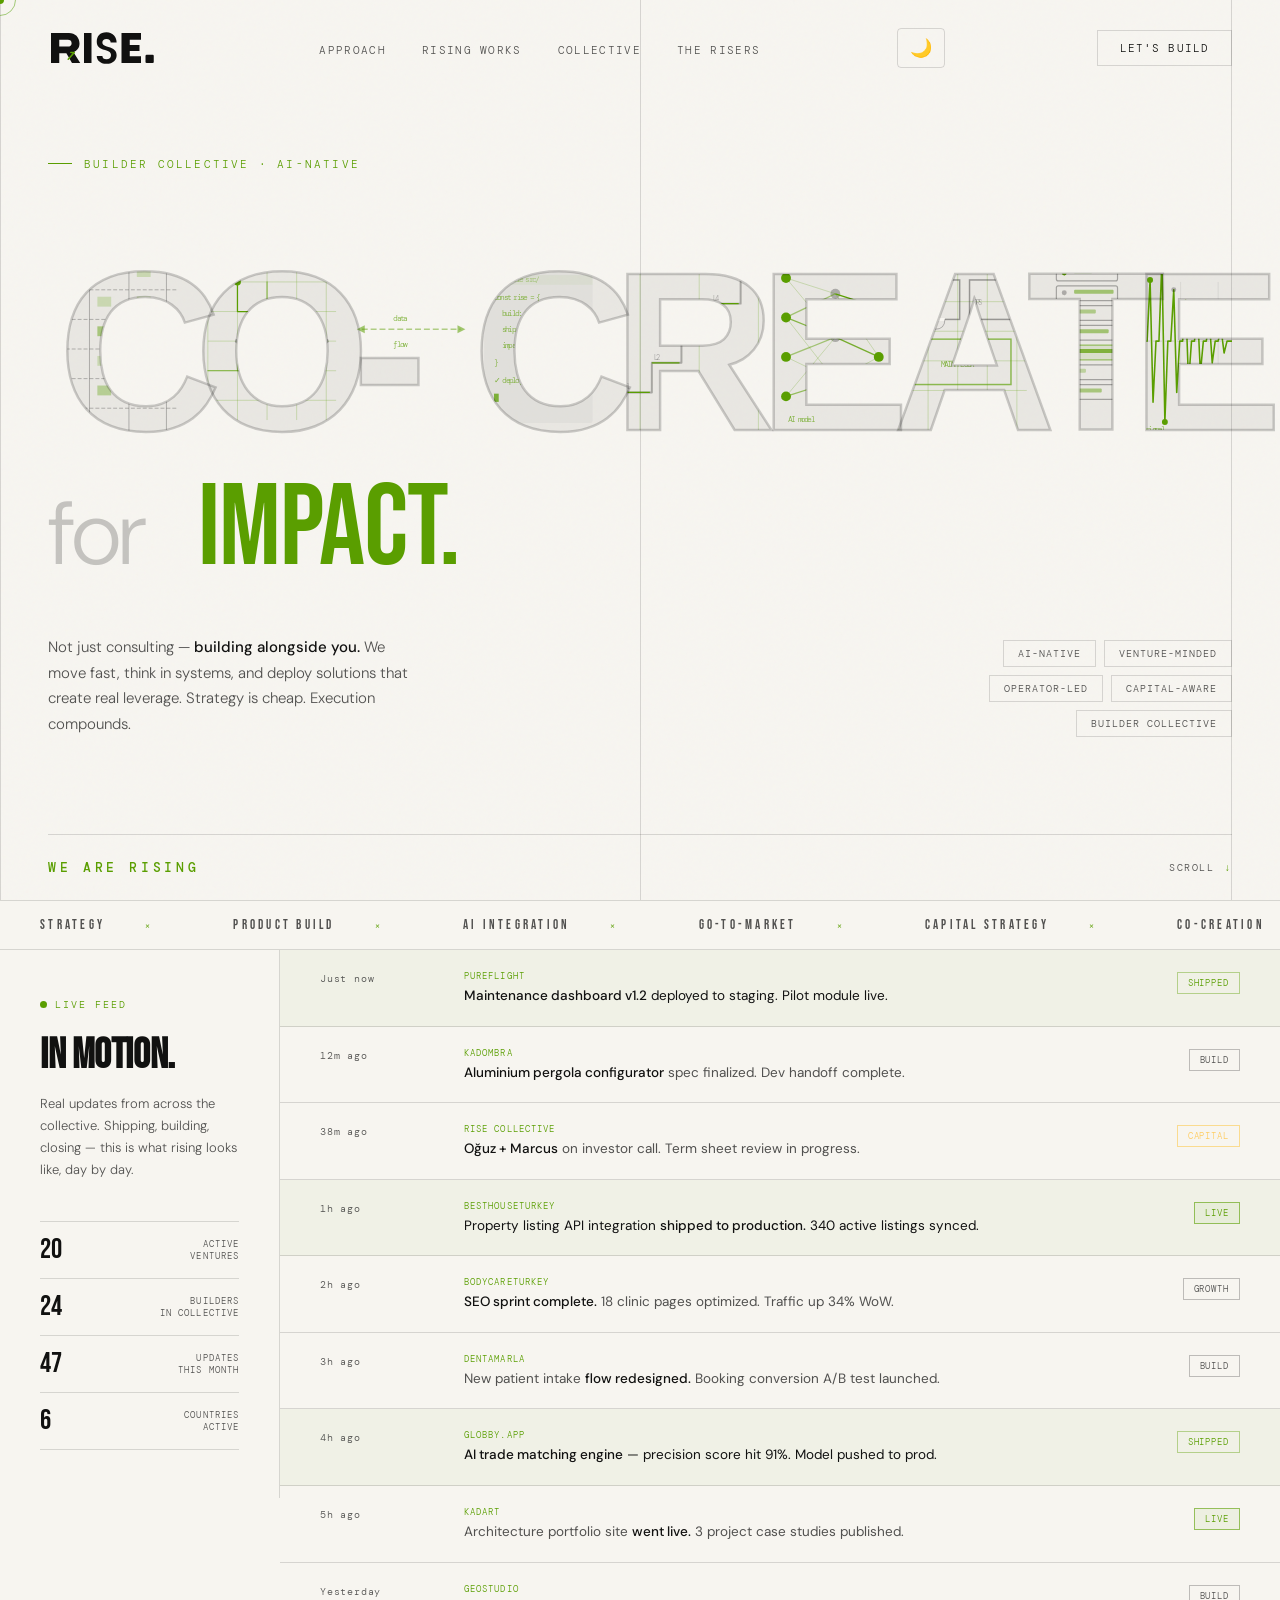
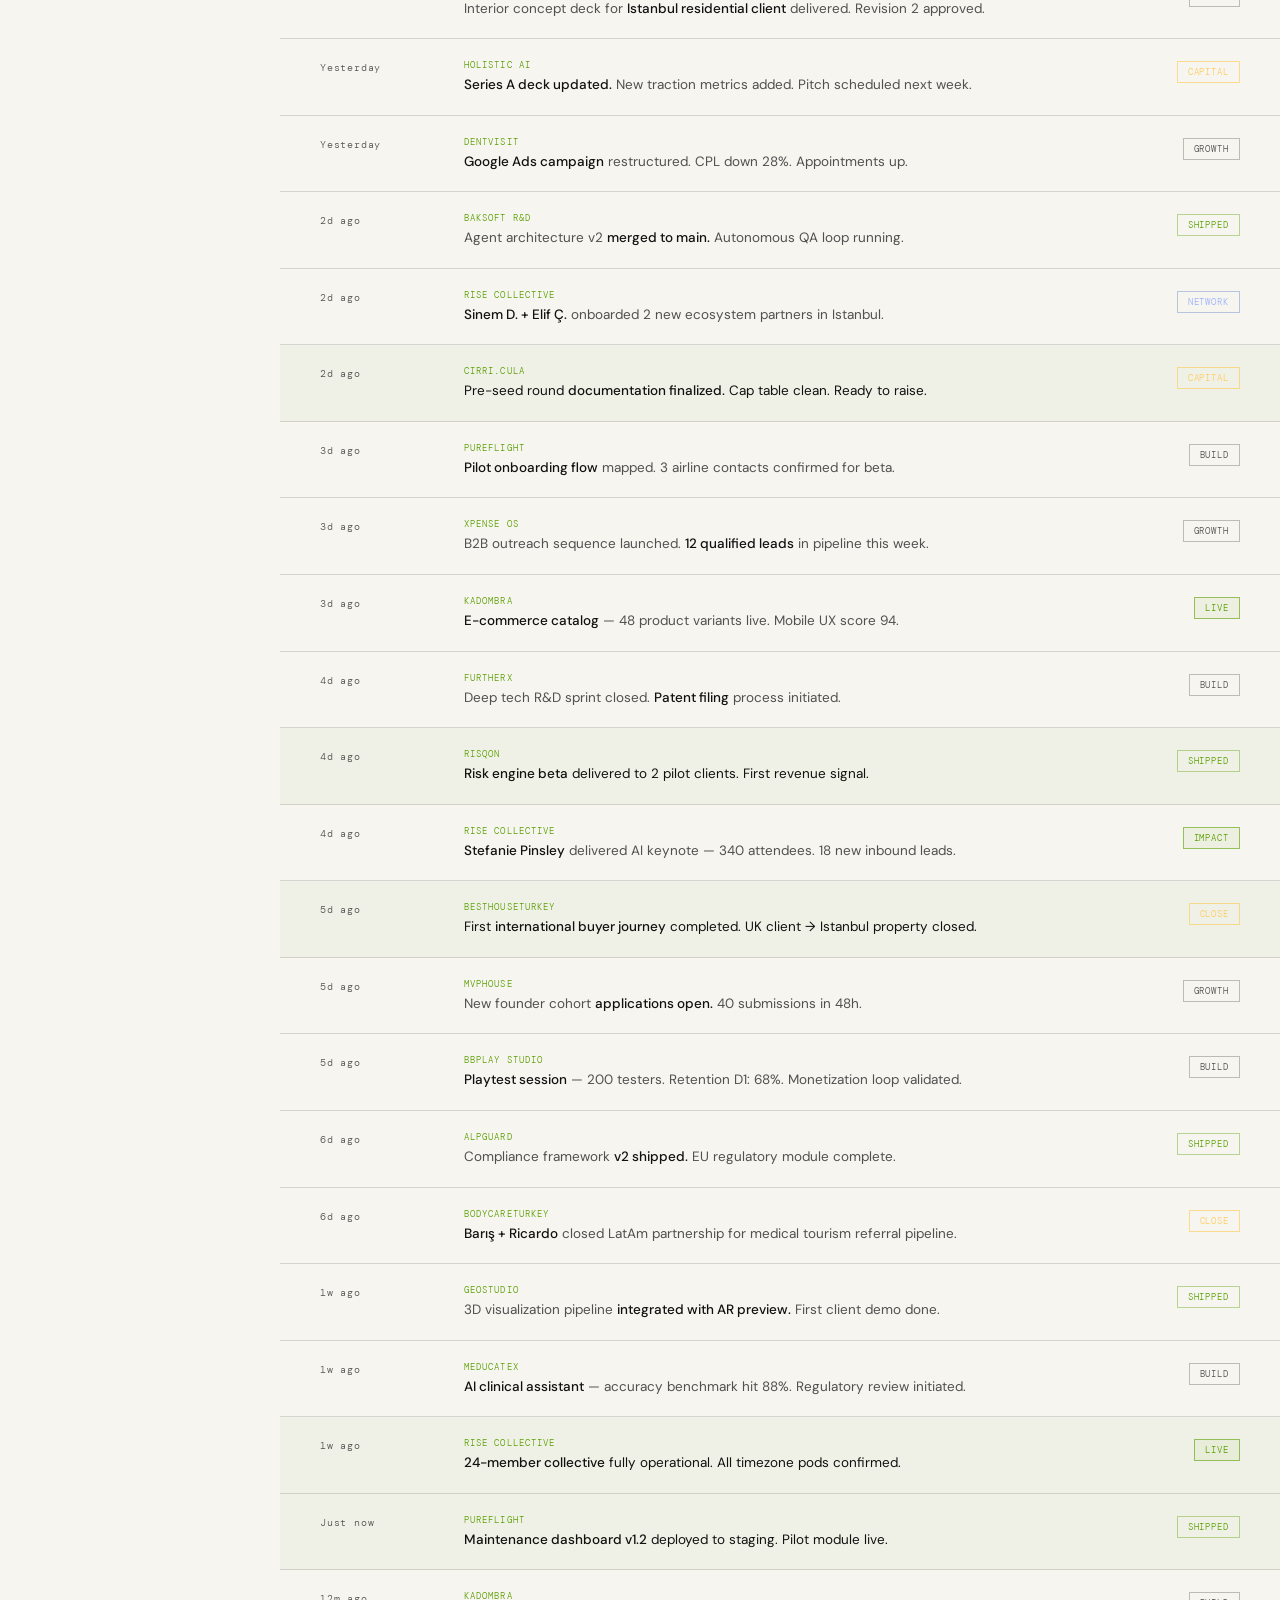
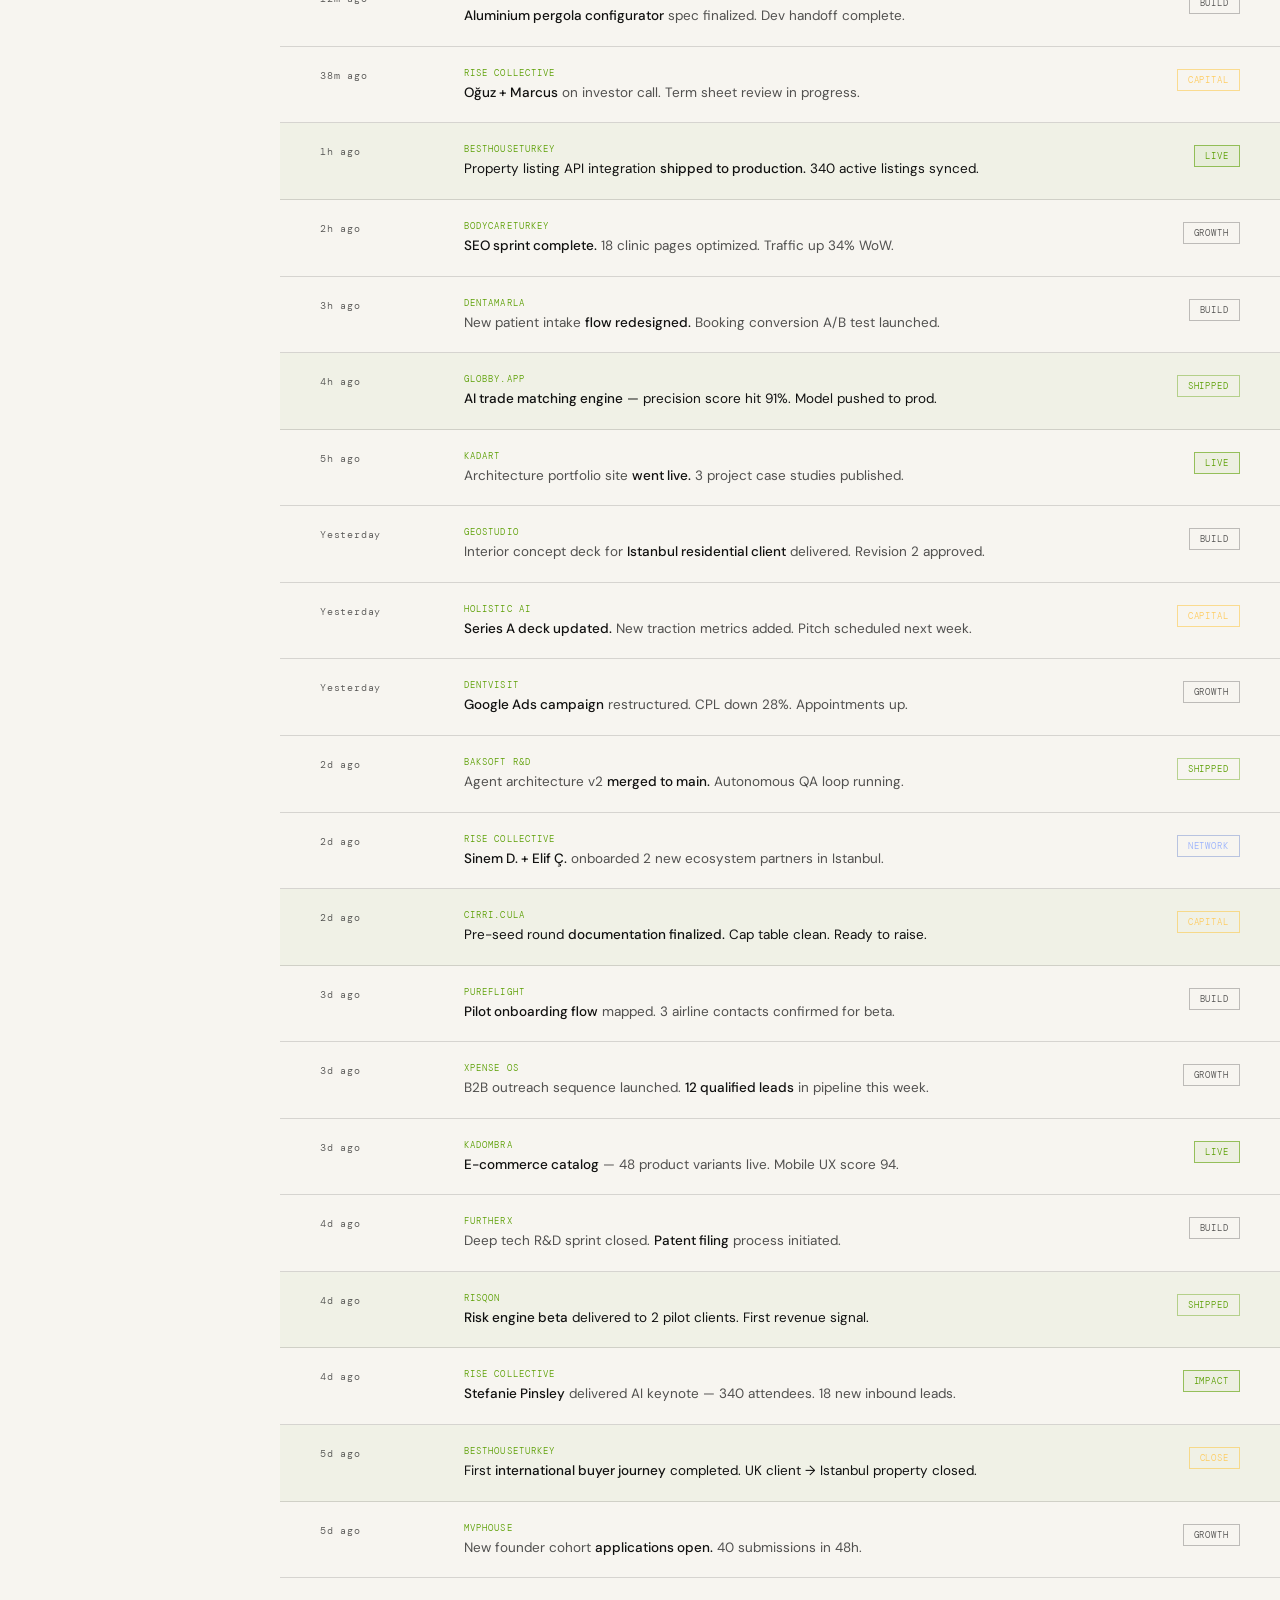
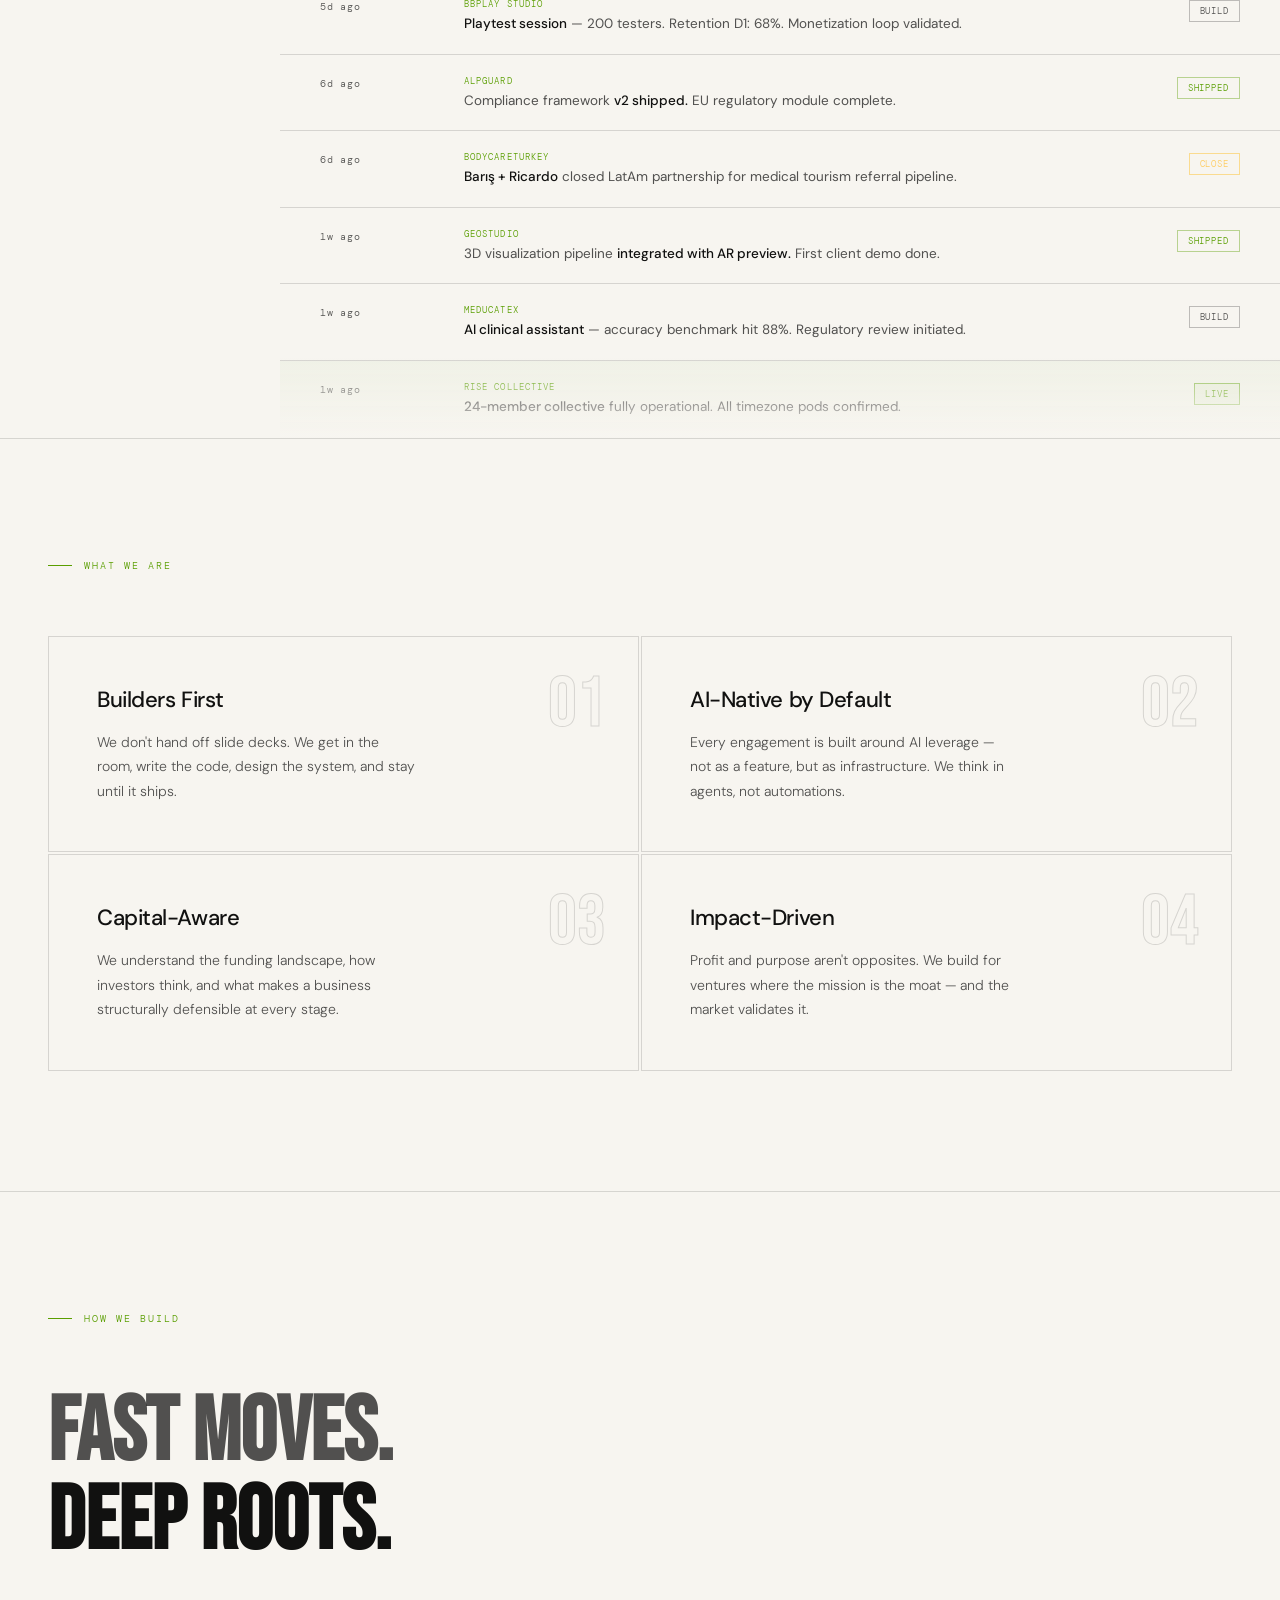
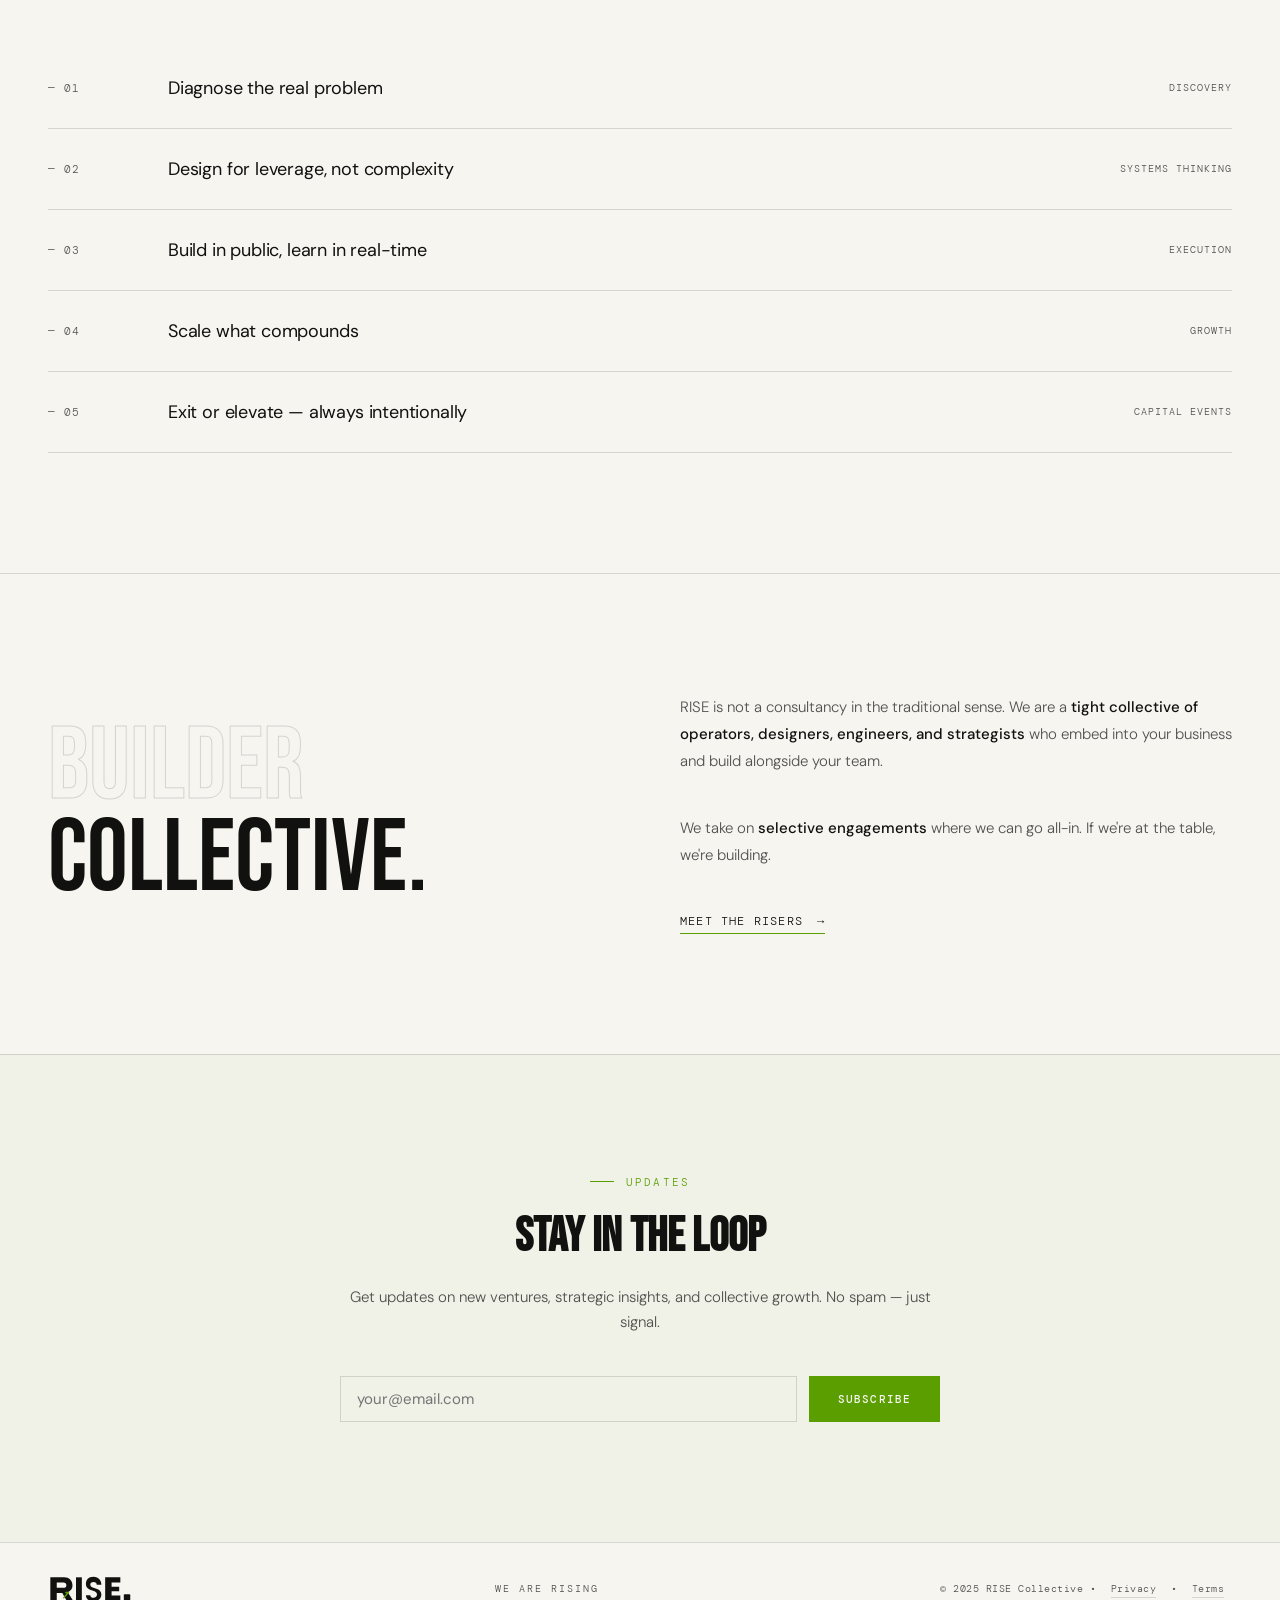
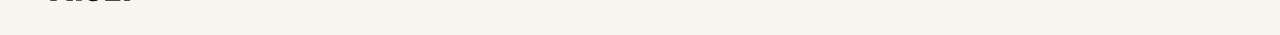
==== commit 868bd2b8: "Add dark/light mode toggle and email newsletter signup section" ====
--- a/index.html
+++ b/index.html
@@ -4,6 +4,20 @@
 <meta charset="UTF-8">
 <meta name="viewport" content="width=device-width, initial-scale=1.0">
 <title>RISE — We Are Rising</title>
+<meta name="description" content="RISE Collective: AI-native builder collective. Strategy, product build, and venture design for impact-driven companies.">
+<meta name="keywords" content="AI, venture, builders, consulting, product design, strategy">
+<meta name="author" content="RISE Collective">
+<meta property="og:title" content="RISE — We Are Rising">
+<meta property="og:description" content="A collective of operators, designers, engineers, and strategists building alongside visionary founders.">
+<meta property="og:url" content="https://digiroiio-lgtm.github.io/wealwaysrise/">
+<meta property="og:type" content="website">
+<meta property="og:image" content="https://digiroiio-lgtm.github.io/wealwaysrise/og-image.jpg">
+<meta name="twitter:card" content="summary_large_image">
+<meta name="twitter:title" content="RISE — We Are Rising">
+<meta name="twitter:description" content="A collective of operators, designers, engineers, and strategists building alongside visionary founders.">
+<meta name="twitter:image" content="https://digiroiio-lgtm.github.io/wealwaysrise/og-image.jpg">
+<link rel="canonical" href="https://digiroiio-lgtm.github.io/wealwaysrise/">
+<link rel="icon" type="image/svg+xml" href="data:image/svg+xml,<svg xmlns=%22http://www.w3.org/2000/svg%22 viewBox=%220 0 100 100%22><text y=%22.9em%22 font-size=%2290%22>🚀</text></svg>">
 <link rel="preconnect" href="https://fonts.googleapis.com">
 <link rel="preconnect" href="https://fonts.gstatic.com" crossorigin>
 <link href="https://fonts.googleapis.com/css2?family=Bebas+Neue&family=DM+Sans:ital,wght@0,300;0,400;0,500;1,300&family=DM+Mono:wght@400;500&display=swap" rel="stylesheet">
@@ -28,6 +42,12 @@
   .nav-links a.active { color: var(--accent); }
   .nav-cta { font-family: 'DM Mono', monospace; font-size: 11px; letter-spacing: 0.1em; text-transform: uppercase; background: transparent; border: 1px solid var(--border); color: var(--white); padding: 10px 22px; cursor: none; text-decoration: none; transition: border-color 0.2s, background 0.2s, color 0.2s; }
   .nav-cta:hover { background: var(--accent); border-color: var(--accent); color: var(--black); }
+  .theme-toggle { font-size: 18px; background: none; border: 1px solid var(--border); padding: 8px 12px; cursor: pointer; border-radius: 4px; transition: border-color 0.2s, background 0.2s; margin-right: 16px; }
+  .theme-toggle:hover { border-color: var(--accent); background: rgba(90,158,0,0.1); }
+  html.light-mode { --black: #111110; --white: #f7f5f0; --muted: rgba(247,245,240,0.72); --border: rgba(247,245,240,0.14); }
+  html.light-mode body { background: var(--black); color: var(--white); }
+  html.light-mode nav { background: rgba(17,17,16,0.96); border-bottom: 1px solid var(--border); }
+  html.light-mode .theme-toggle { border-color: rgba(247,245,240,0.14); }
   .hero { min-height: 100vh; display: grid; grid-template-rows: 1fr auto; padding: 0 48px; position: relative; overflow: hidden; }
   .hero-noise { position: absolute; inset: 0; background-image: url("data:image/svg+xml,%3Csvg viewBox='0 0 256 256' xmlns='http://www.w3.org/2000/svg'%3E%3Cfilter id='n'%3E%3CfeTurbulence type='fractalNoise' baseFrequency='0.9' numOctaves='4' stitchTiles='stitch'/%3E%3C/filter%3E%3Crect width='100%25' height='100%25' filter='url(%23n)' opacity='0.03'/%3E%3C/svg%3E"); pointer-events: none; opacity: 0.6; }
   .hero-grid-line { position: absolute; top: 0; bottom: 0; width: 1px; background: var(--border); pointer-events: none; }
@@ -361,6 +381,7 @@
     <li><a href="#collective">Collective</a></li>
     <li><a href="rise-risers.html">The Risers</a></li>
   </ul>
+  <button id="themeToggle" class="theme-toggle" aria-label="Toggle theme" title="Toggle dark/light mode">🌙</button>
   <a href="rise-form.html" class="nav-cta">Let's build</a>
   <button class="hamburger" id="hamburger" aria-label="Menu">
     <span></span><span></span><span></span>
@@ -652,6 +673,22 @@
     <a href="rise-risers.html" class="cta-link">Meet the Risers</a>
   </div>
 </section>
+<section style="padding: 120px 48px; border-top: 1px solid var(--border); background: rgba(90,158,0,0.04);">
+  <div style="max-width: 600px; margin: 0 auto; text-align: center;">
+    <div style="font-family: 'DM Mono', monospace; font-size: 11px; letter-spacing: 0.2em; text-transform: uppercase; color: var(--accent); margin-bottom: 24px; display: flex; align-items: center; justify-content: center; gap: 12px;">
+      <span style="display: inline-block; width: 24px; height: 1px; background: var(--accent);"></span>
+      Updates
+    </div>
+    <h2 style="font-family: 'Bebas Neue', sans-serif; font-size: 48px; line-height: 1; margin-bottom: 24px;">Stay in the loop</h2>
+    <p style="font-size: 15px; color: var(--muted); margin-bottom: 40px; line-height: 1.7;">Get updates on new ventures, strategic insights, and collective growth. No spam — just signal.</p>
+    
+    <form id="newsletterForm" style="display: flex; gap: 12px;" onsubmit="handleNewsletterSignup(event)">
+      <input type="email" placeholder="your@email.com" required style="flex: 1; background: transparent; border: 1px solid var(--border); color: var(--white); font-family: 'DM Sans', sans-serif; font-size: 15px; padding: 12px 16px; outline: none; transition: border-color 0.2s;" onfocus="this.style.borderColor='var(--accent)'" onblur="this.style.borderColor='var(--border)'">
+      <button type="submit" style="font-family: 'DM Mono', monospace; font-size: 11px; letter-spacing: 0.1em; text-transform: uppercase; background: var(--accent); border: 1px solid var(--accent); color: var(--black); padding: 12px 28px; cursor: pointer; transition: opacity 0.2s; font-weight: 500;">Subscribe</button>
+    </form>
+    <p id="newsletterMessage" style="font-family: 'DM Mono', monospace; font-size: 11px; color: var(--accent); margin-top: 16px; display: none;"></p>
+  </div>
+</section>
 <footer id="contact">
   <div class="footer-logo"><svg xmlns="http://www.w3.org/2000/svg" viewBox="0 0 180 48" fill="none" height="28" style="display:block"><path d="M4 44 L4 4 L28 4 C36 4 42 9.5 42 18 C42 23.5 39 27.5 34 29.5 L43 44 L32 44 L24.5 31 L15 31 L15 44 Z M15 13 L15 22 L26.5 22 C29.5 22 31.5 20.5 31.5 17.5 C31.5 14.5 29.5 13 26.5 13 Z" fill="currentColor"/><path d="M27 39 L35 30 L30.5 30" stroke="#5a9e00" stroke-width="2.2" stroke-linecap="round" stroke-linejoin="round" fill="none"/><rect x="48" y="4" width="10" height="40" fill="currentColor"/><path d="M65 34.5 C65 39.5 69 45 78 45 C87 45 91.5 39.5 91.5 33.5 C91.5 27.5 87.5 24.5 80.5 22.5 C74.5 20.8 72.5 19 72.5 16.5 C72.5 14 74.5 12 78 12 C81.5 12 83.5 14 83.5 16.5 L91.5 16.5 C91.5 10 87 3 78 3 C69 3 65 8.5 65 15.5 C65 21.5 68.5 24.5 76 26.5 C82 28.2 84 30 84 33.5 C84 37 81.5 39 78 39 C74.5 39 72.5 37 72.5 34.5 Z" fill="currentColor"/><path d="M98 4 L98 44 L124 44 L124 35 L109 35 L109 28 L122 28 L122 20 L109 20 L109 13 L124 13 L124 4 Z" fill="currentColor"/><rect x="130" y="33" width="11" height="11" rx="1.5" fill="currentColor"/></svg></div>
   <div class="footer-slogan">We are rising</div>
@@ -759,6 +796,49 @@
     el.style.transition = 'opacity 0.7s ease, transform 0.7s ease';
     observer.observe(el);
   });
+
+  // ── THEME TOGGLE ─────────────────────────────
+  const themeToggle = document.getElementById('themeToggle');
+  const htmlEl = document.documentElement;
+  
+  // Load saved theme preference
+  const savedTheme = localStorage.getItem('theme') || 'dark';
+  if (savedTheme === 'light') {
+    htmlEl.classList.add('light-mode');
+    themeToggle.textContent = '☀️';
+  }
+  
+  themeToggle.addEventListener('click', () => {
+    htmlEl.classList.toggle('light-mode');
+    const isLight = htmlEl.classList.contains('light-mode');
+    themeToggle.textContent = isLight ? '☀️' : '🌙';
+    localStorage.setItem('theme', isLight ? 'light' : 'dark');
+  });
+
+  // ── NEWSLETTER SIGNUP ────────────────────────
+  function handleNewsletterSignup(e) {
+    e.preventDefault();
+    const form = document.getElementById('newsletterForm');
+    const email = form.querySelector('input[type="email"]').value;
+    const message = document.getElementById('newsletterMessage');
+    
+    // Simulate submission (in production, send to backend)
+    form.style.opacity = '0.5';
+    form.style.pointerEvents = 'none';
+    message.style.display = 'block';
+    message.textContent = 'Subscribing...';
+    
+    setTimeout(() => {
+      message.textContent = '✓ Thanks for subscribing!';
+      form.reset();
+      form.style.opacity = '1';
+      form.style.pointerEvents = 'auto';
+      
+      setTimeout(() => {
+        message.style.display = 'none';
+      }, 3000);
+    }, 800);
+  }
 </script>
 </body>
 </html>
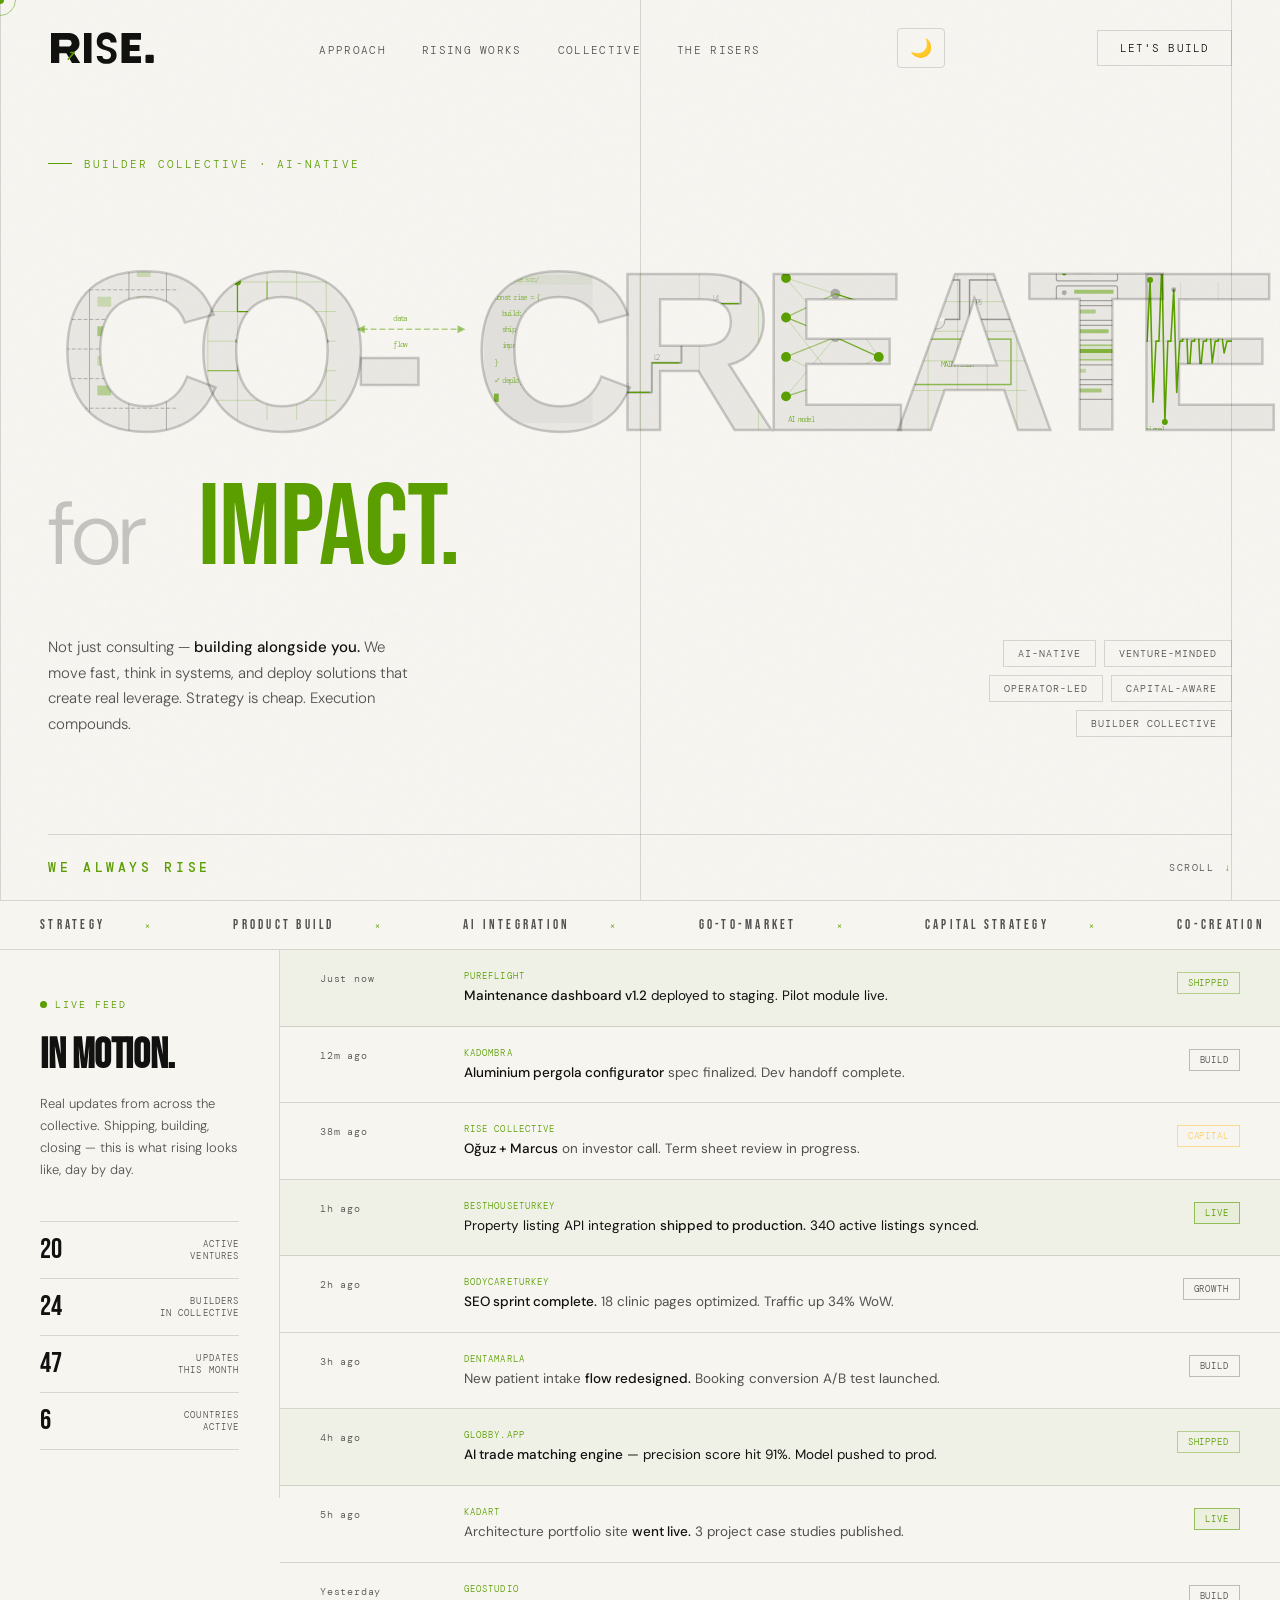
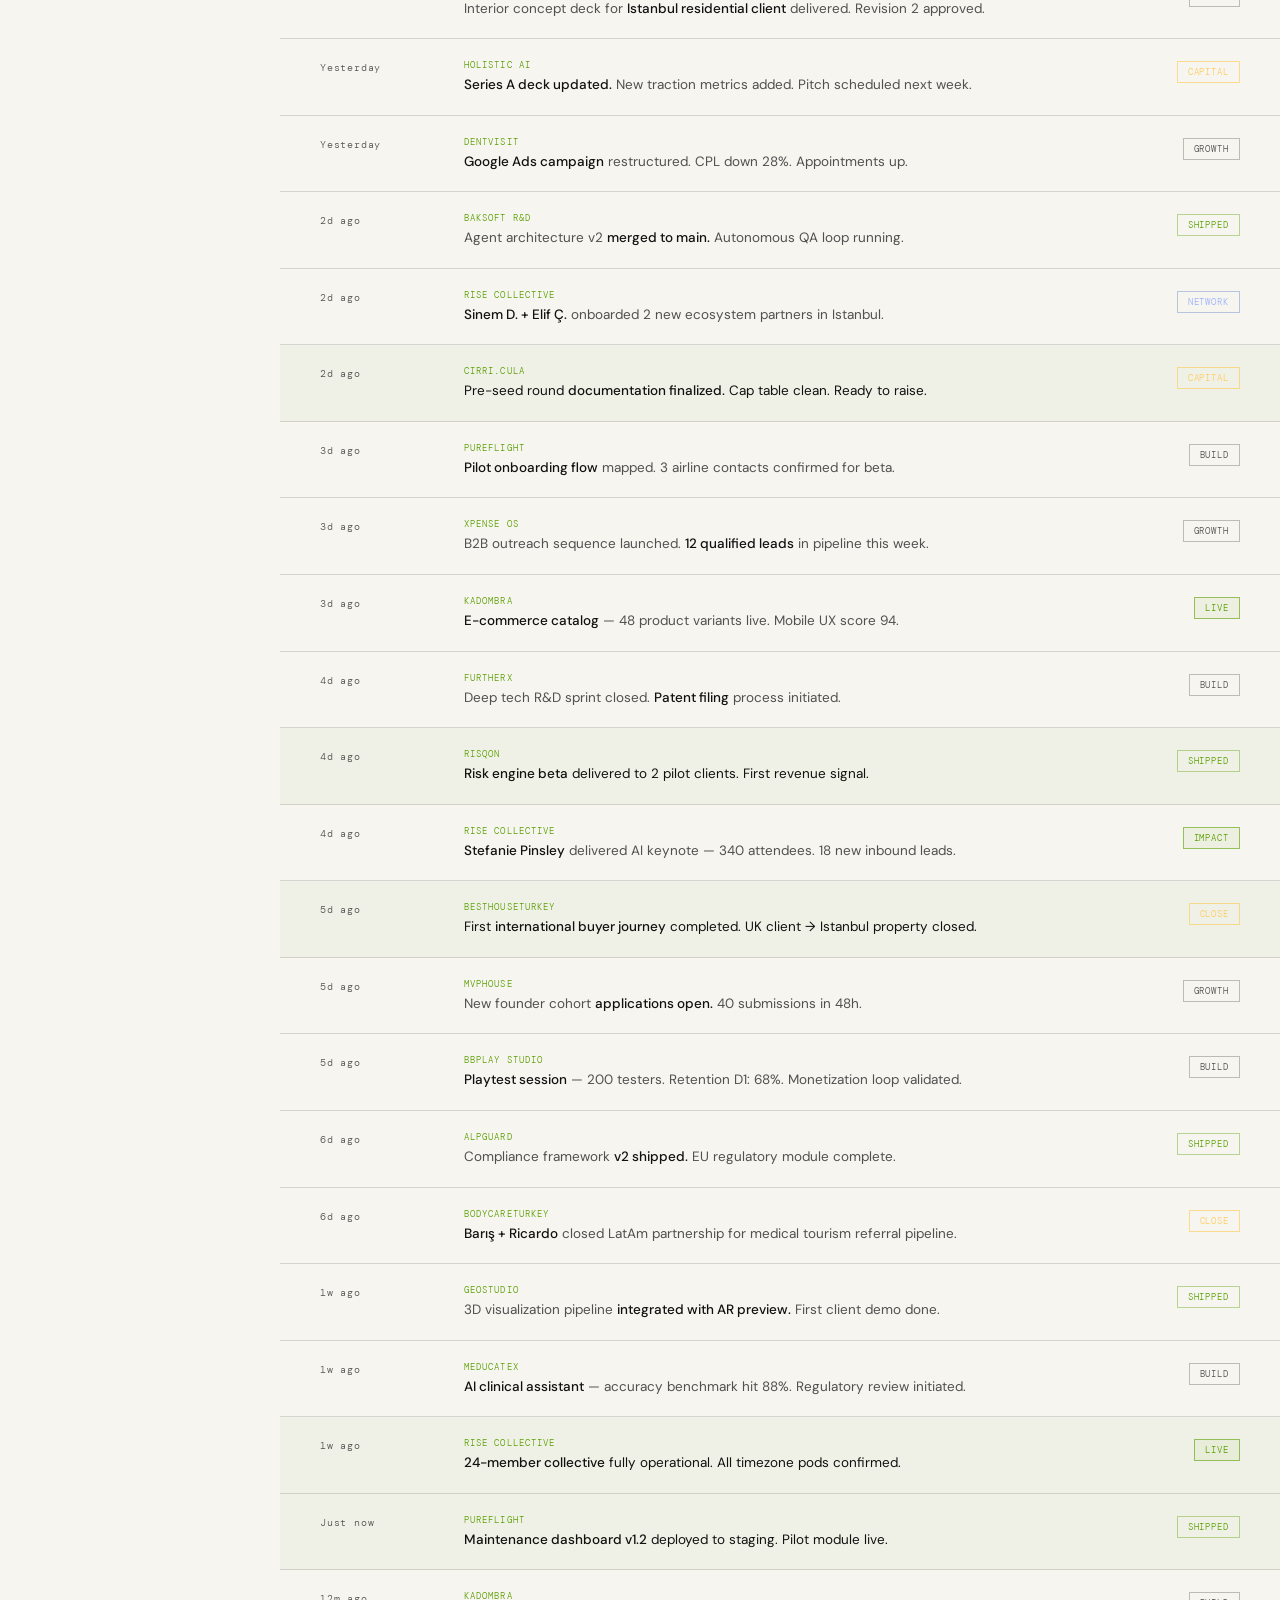
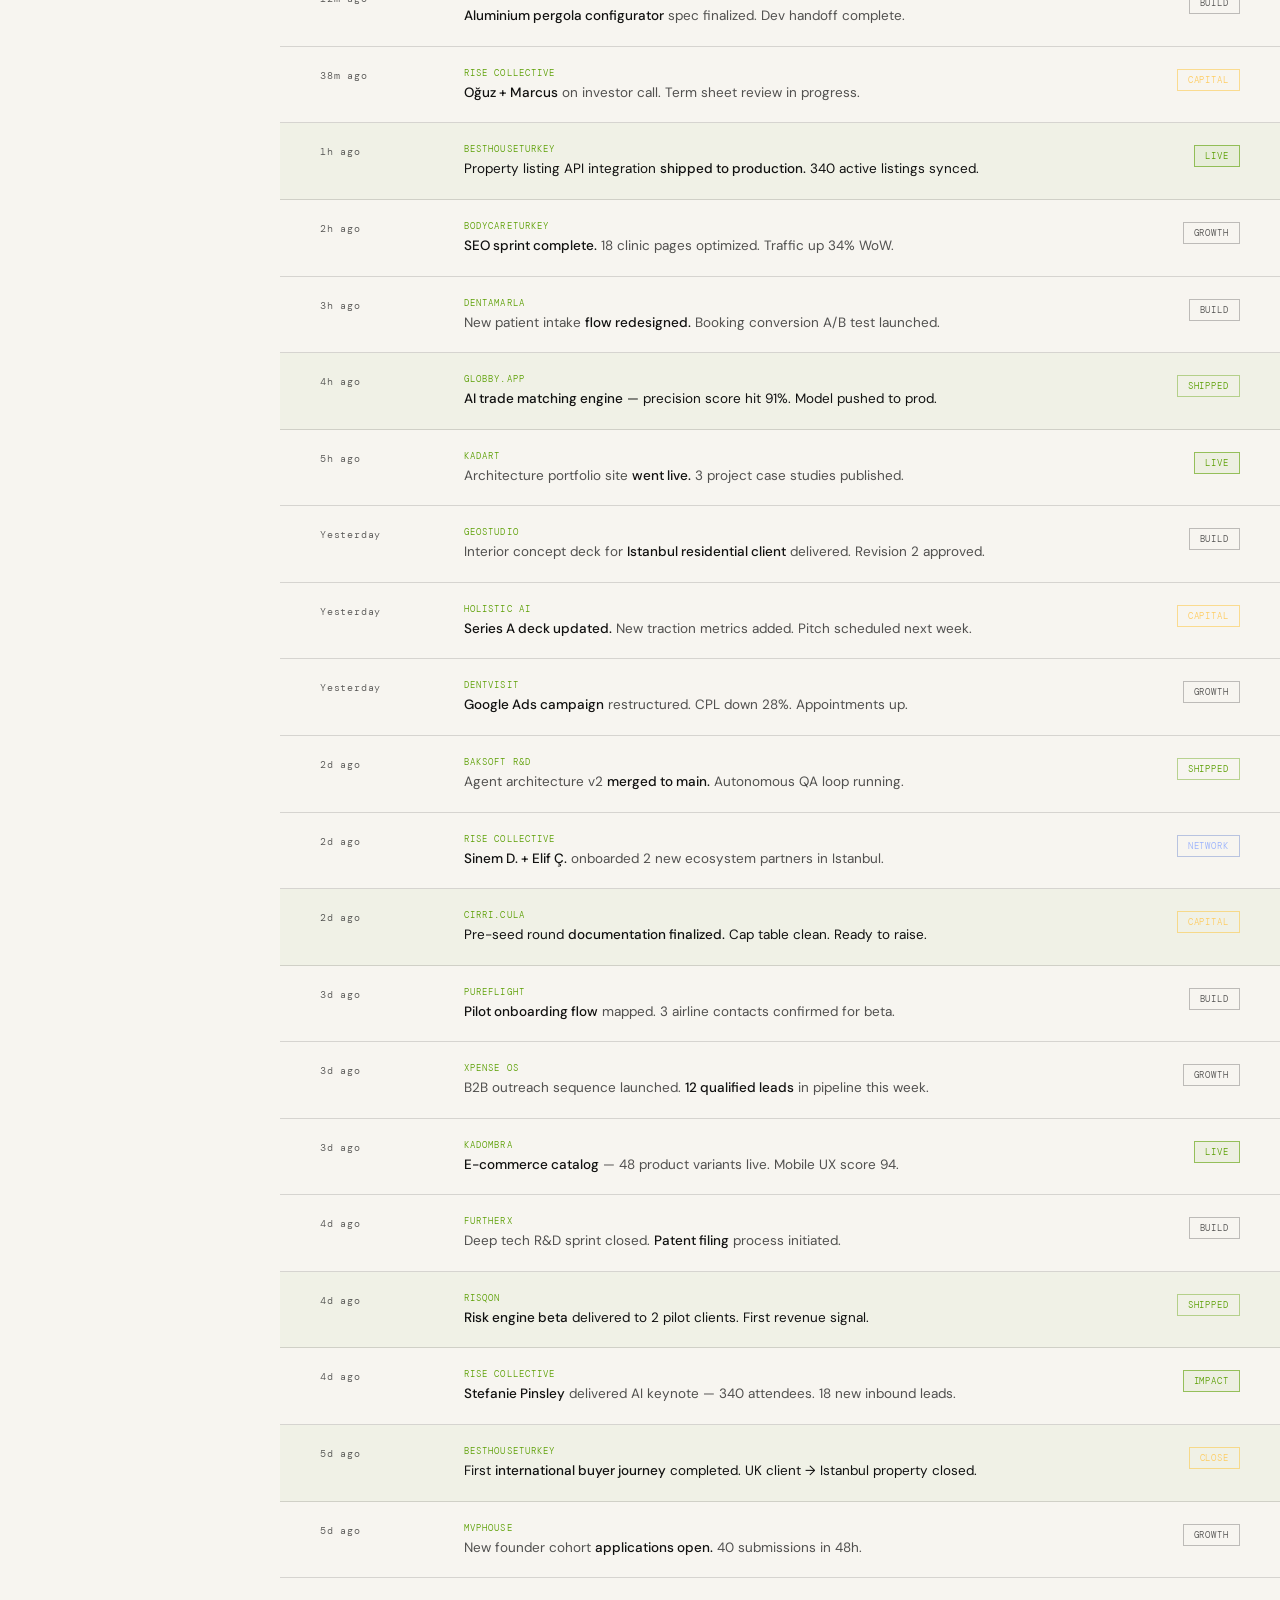
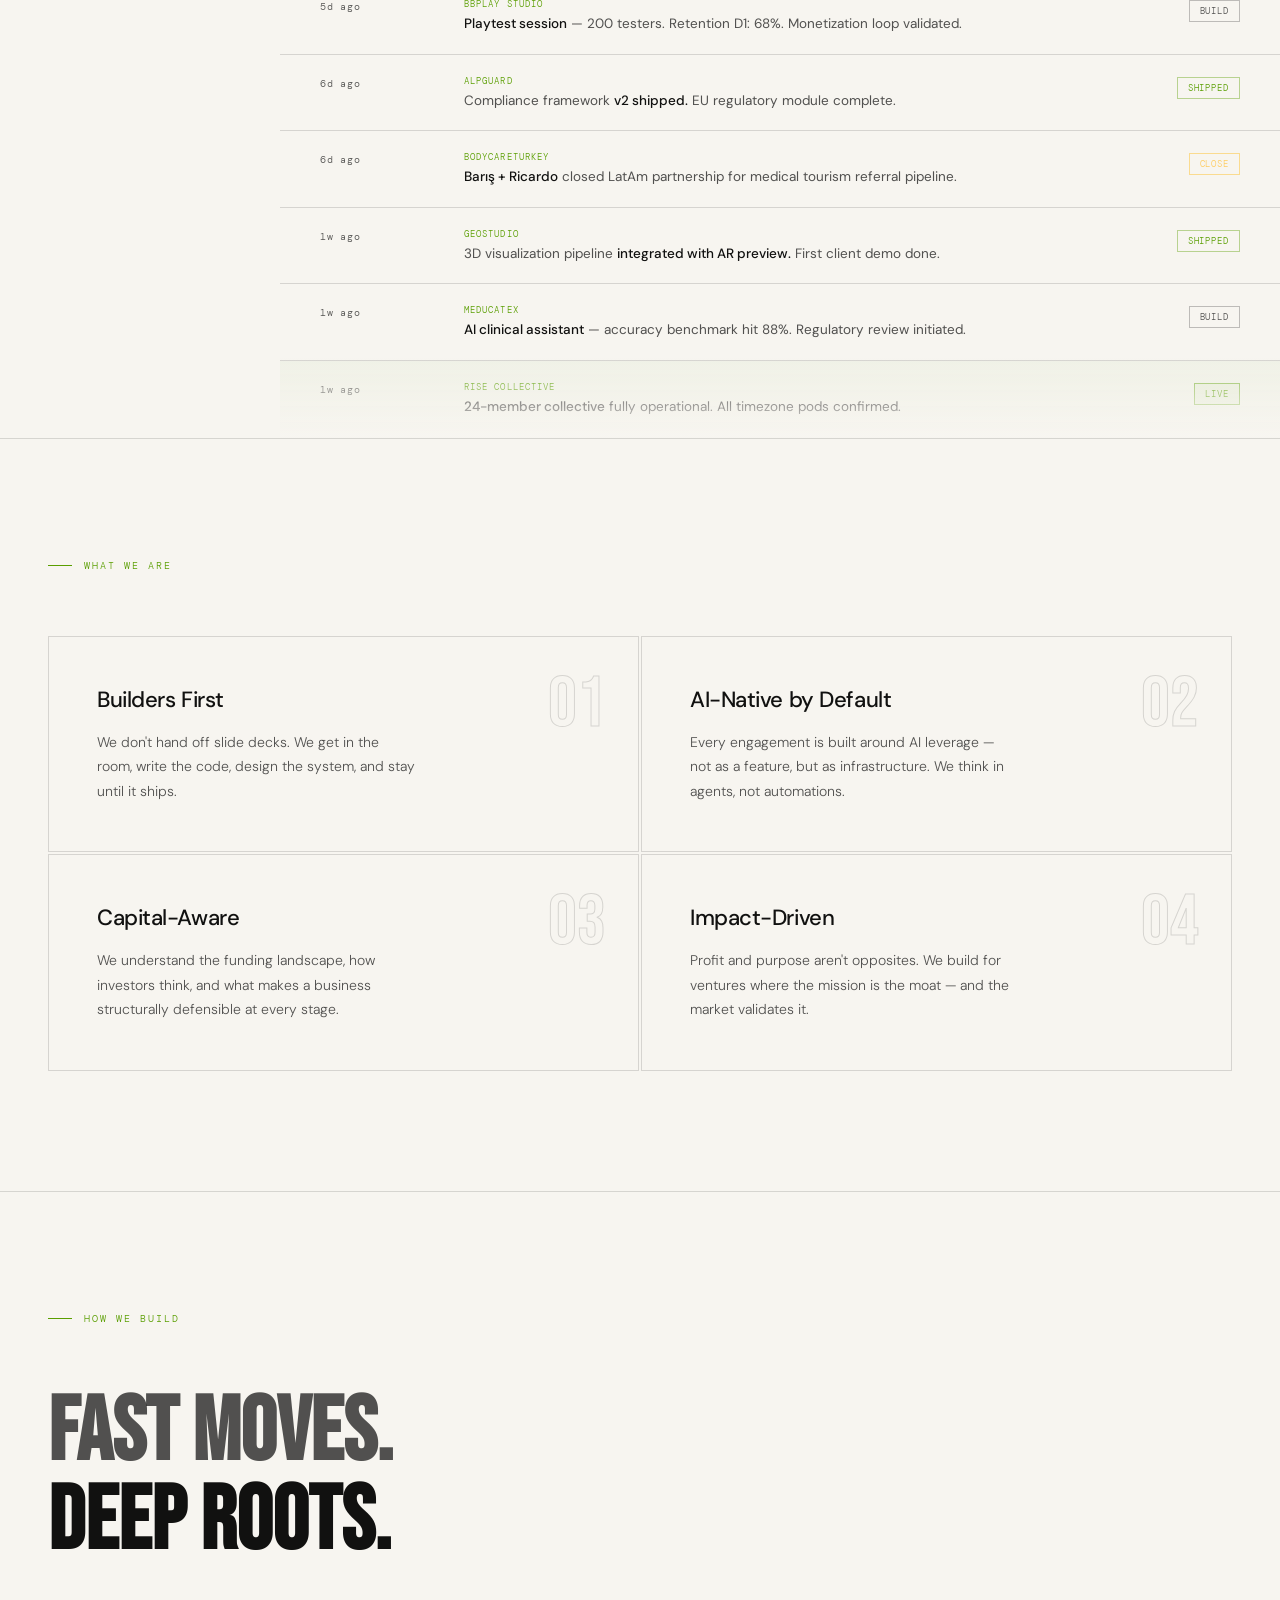
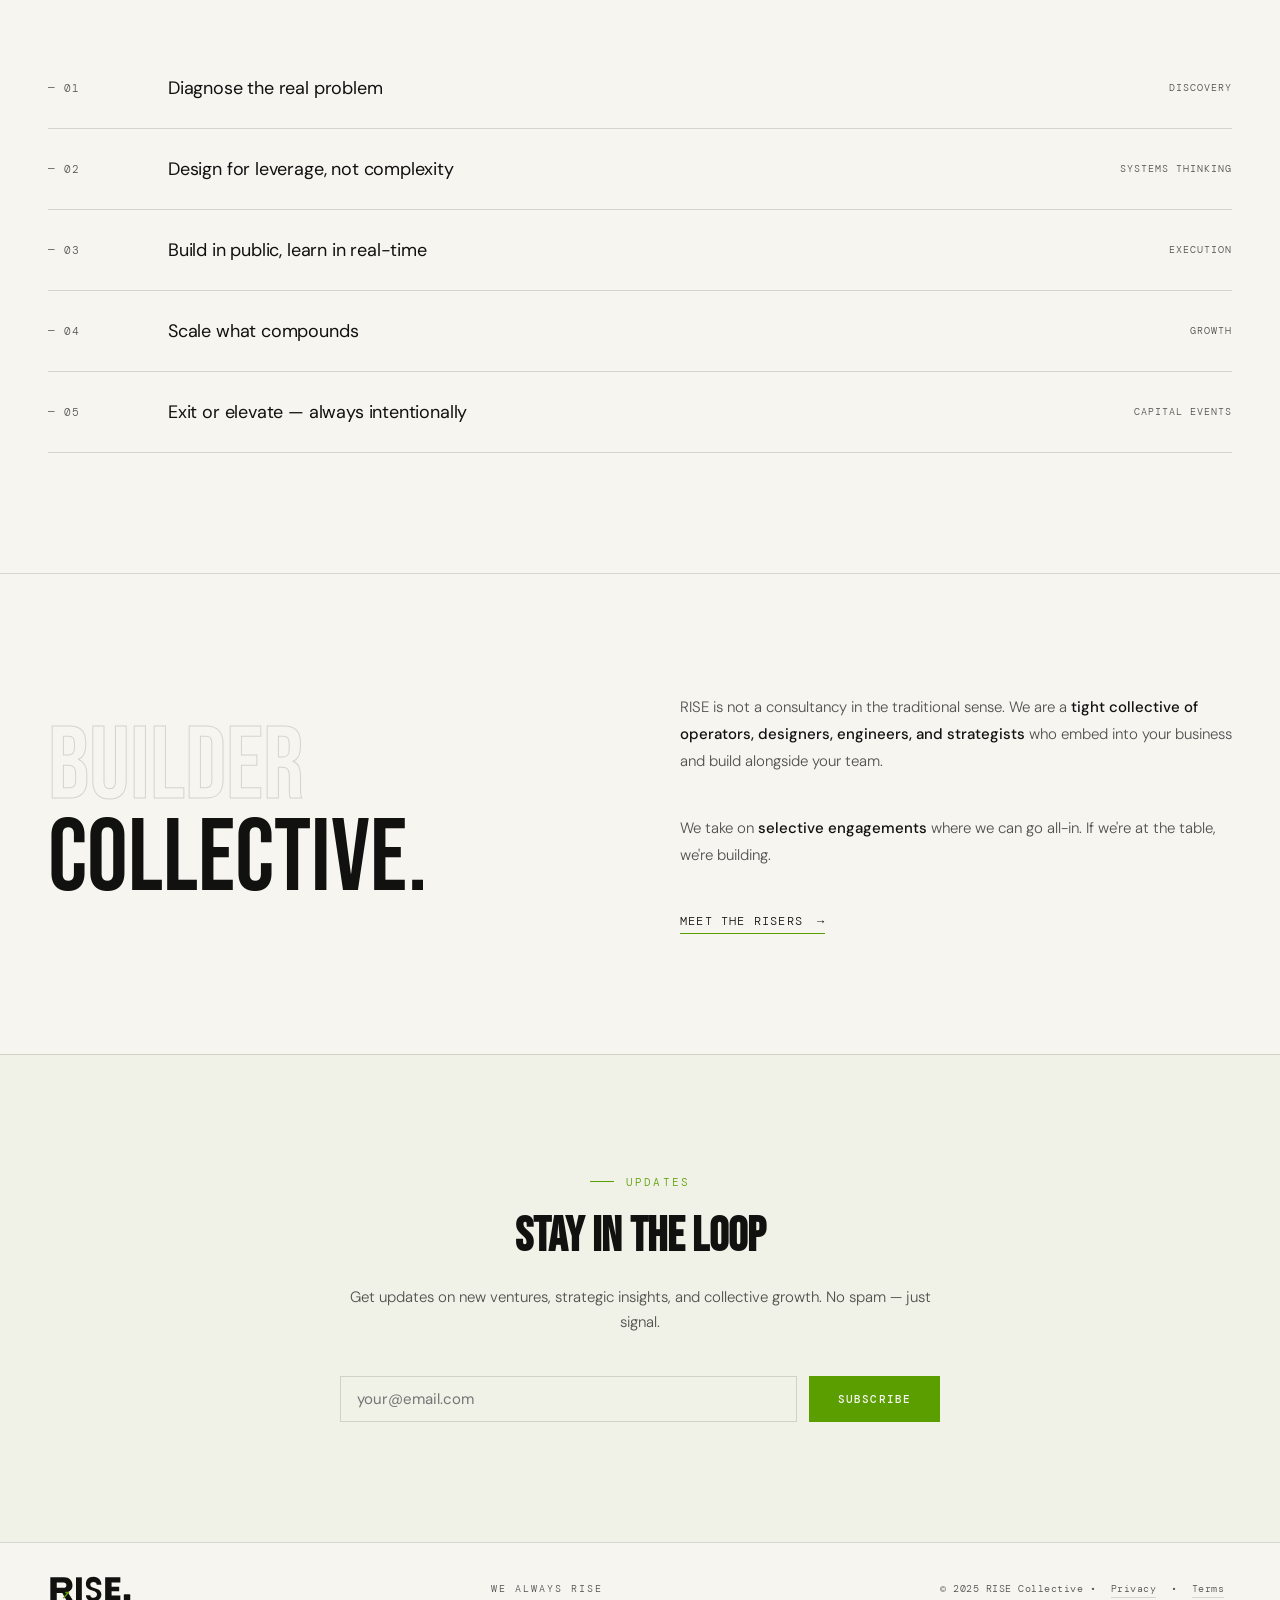
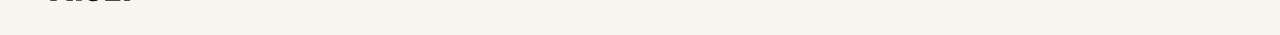
==== commit f97afbea: "Update slogan from 'We are rising' to 'We Always Rise'" ====
--- a/index.html
+++ b/index.html
@@ -603,7 +603,7 @@
     </div>
   </div>
   <div class="hero-bottom">
-    <span class="hero-slogan">We are rising</span>
+    <span class="hero-slogan">We Always Rise</span>
     <span class="hero-scroll">Scroll</span>
   </div>
 </section>
@@ -691,7 +691,7 @@
 </section>
 <footer id="contact">
   <div class="footer-logo"><svg xmlns="http://www.w3.org/2000/svg" viewBox="0 0 180 48" fill="none" height="28" style="display:block"><path d="M4 44 L4 4 L28 4 C36 4 42 9.5 42 18 C42 23.5 39 27.5 34 29.5 L43 44 L32 44 L24.5 31 L15 31 L15 44 Z M15 13 L15 22 L26.5 22 C29.5 22 31.5 20.5 31.5 17.5 C31.5 14.5 29.5 13 26.5 13 Z" fill="currentColor"/><path d="M27 39 L35 30 L30.5 30" stroke="#5a9e00" stroke-width="2.2" stroke-linecap="round" stroke-linejoin="round" fill="none"/><rect x="48" y="4" width="10" height="40" fill="currentColor"/><path d="M65 34.5 C65 39.5 69 45 78 45 C87 45 91.5 39.5 91.5 33.5 C91.5 27.5 87.5 24.5 80.5 22.5 C74.5 20.8 72.5 19 72.5 16.5 C72.5 14 74.5 12 78 12 C81.5 12 83.5 14 83.5 16.5 L91.5 16.5 C91.5 10 87 3 78 3 C69 3 65 8.5 65 15.5 C65 21.5 68.5 24.5 76 26.5 C82 28.2 84 30 84 33.5 C84 37 81.5 39 78 39 C74.5 39 72.5 37 72.5 34.5 Z" fill="currentColor"/><path d="M98 4 L98 44 L124 44 L124 35 L109 35 L109 28 L122 28 L122 20 L109 20 L109 13 L124 13 L124 4 Z" fill="currentColor"/><rect x="130" y="33" width="11" height="11" rx="1.5" fill="currentColor"/></svg></div>
-  <div class="footer-slogan">We are rising</div>
+  <div class="footer-slogan">We Always Rise</div>
   <div class="footer-copy">© 2025 RISE Collective • <a href="privacy-policy.html" style="color: rgba(17,17,16,0.72); text-decoration: none; border-bottom: 1px solid rgba(17,17,16,0.14); margin: 0 8px; padding-bottom: 2px;">Privacy</a> • <a href="terms-of-service.html" style="color: rgba(17,17,16,0.72); text-decoration: none; border-bottom: 1px solid rgba(17,17,16,0.14); margin: 0 8px; padding-bottom: 2px;">Terms</a></div>
 </footer>
 <script>
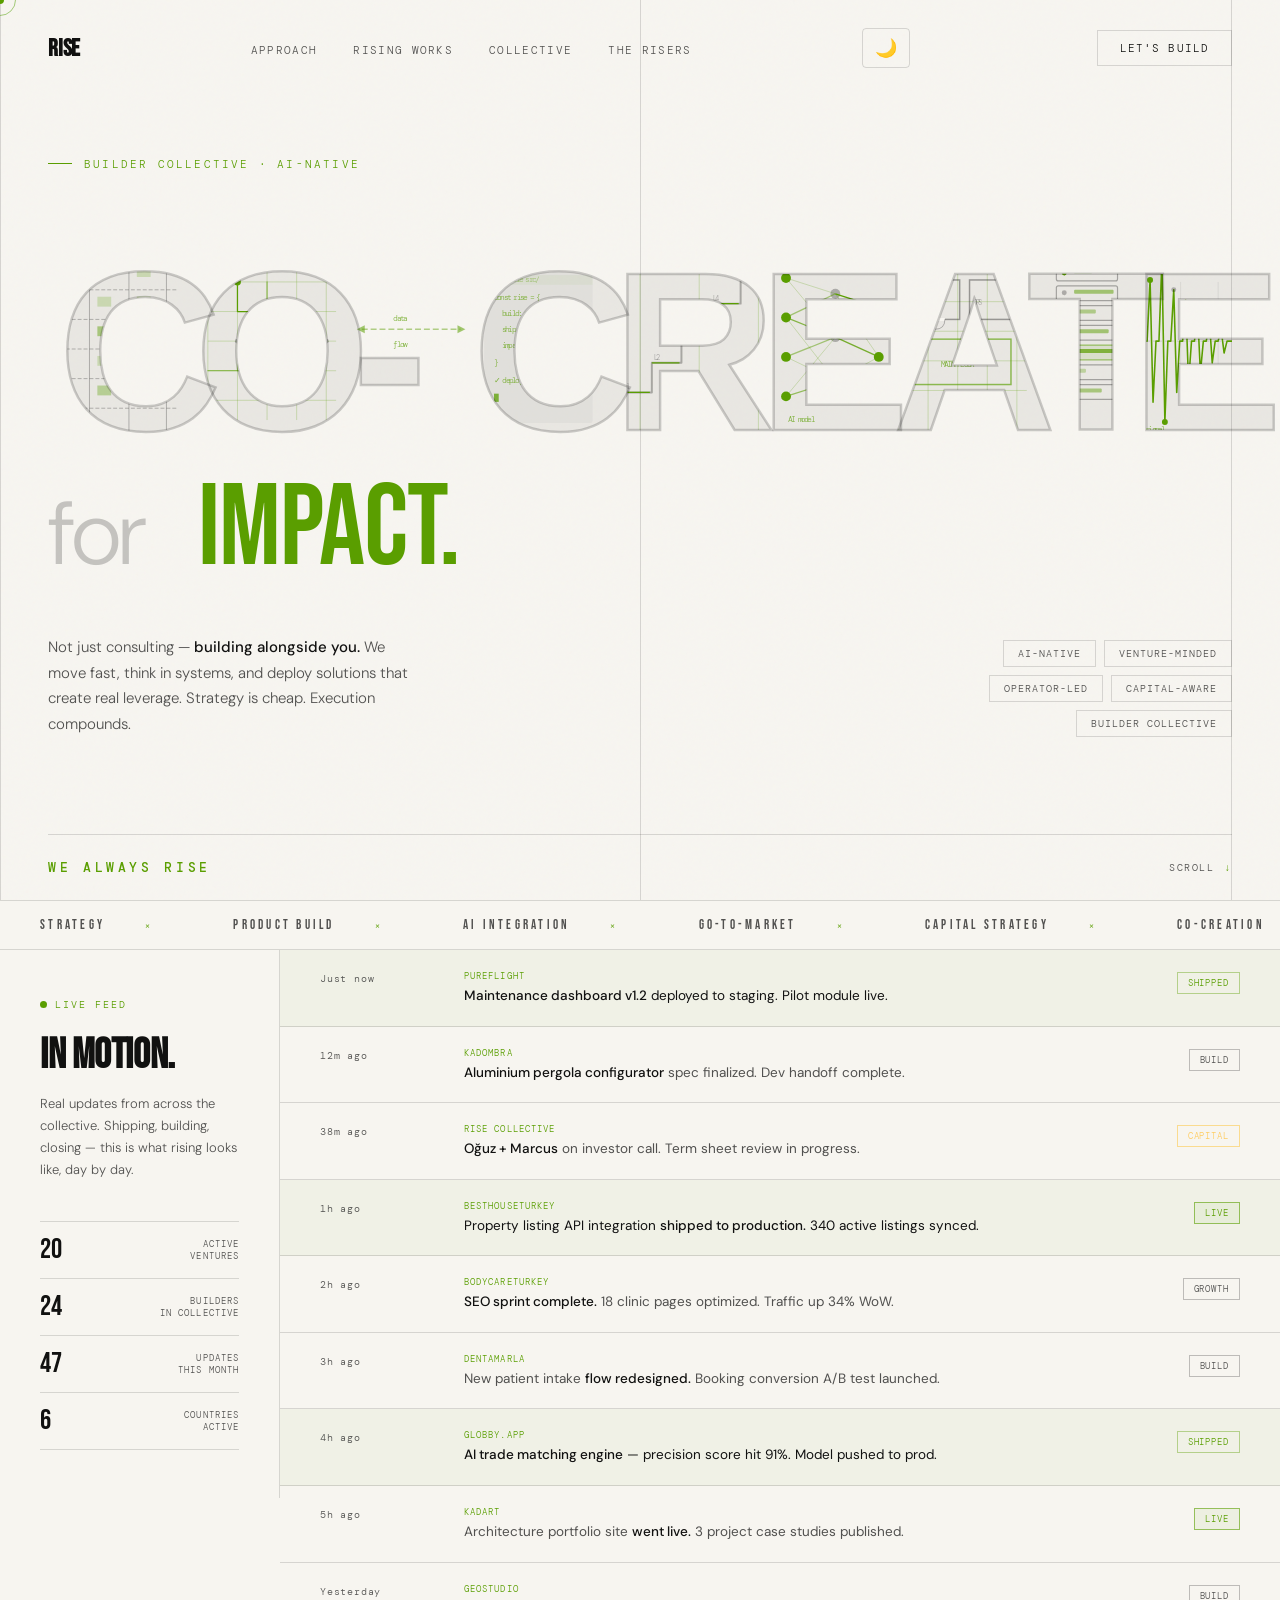
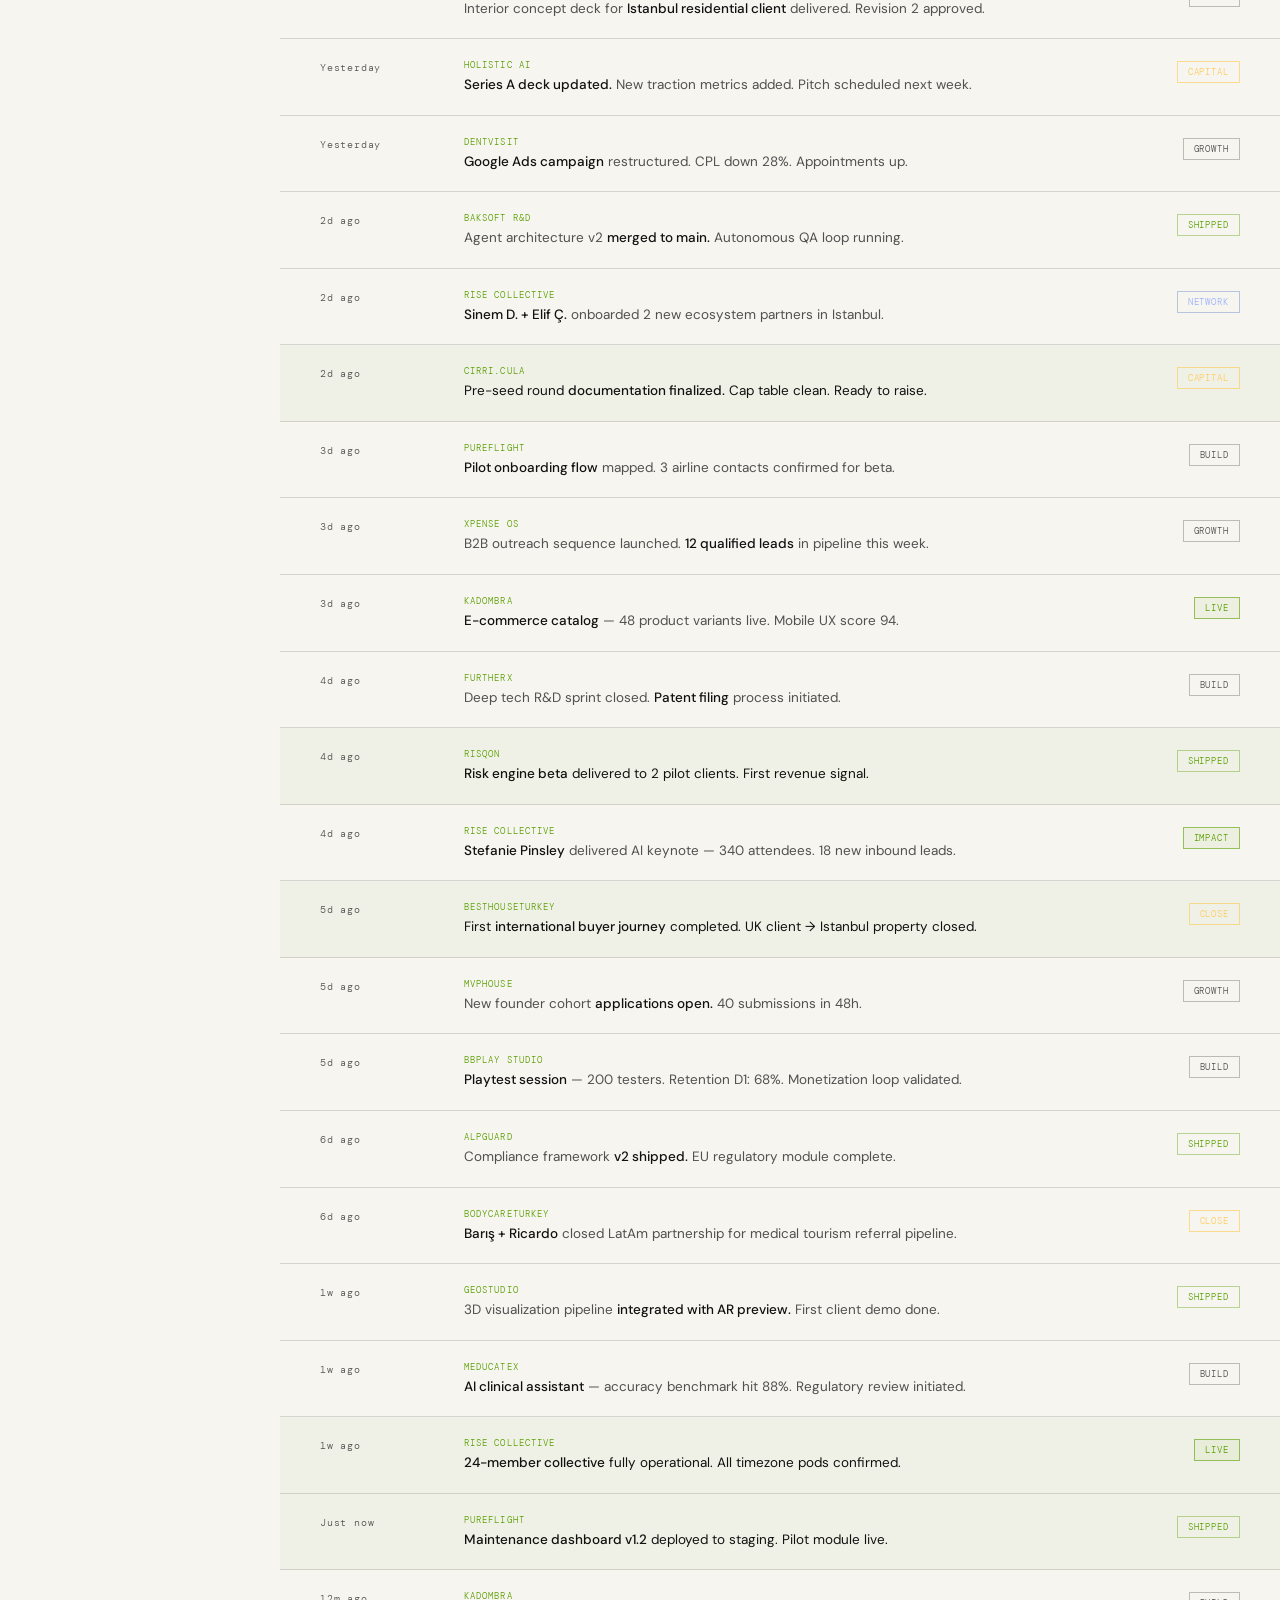
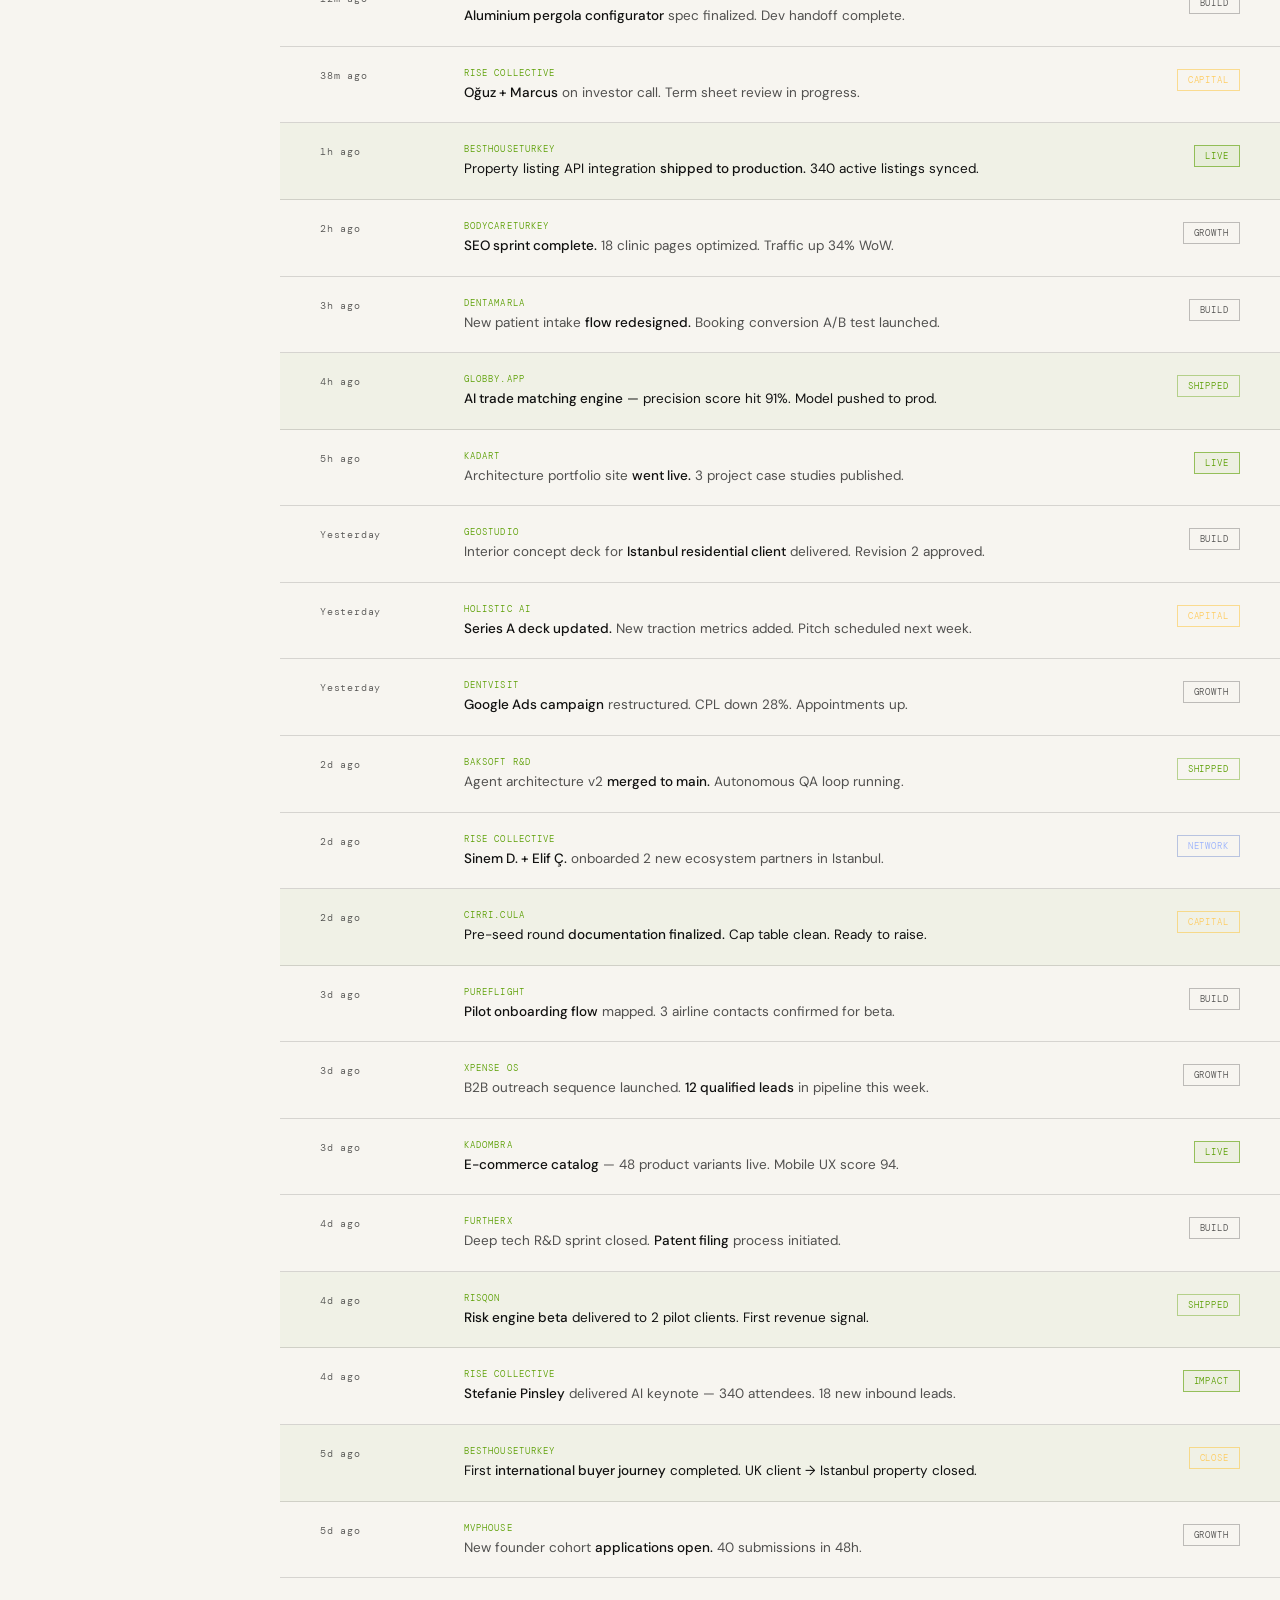
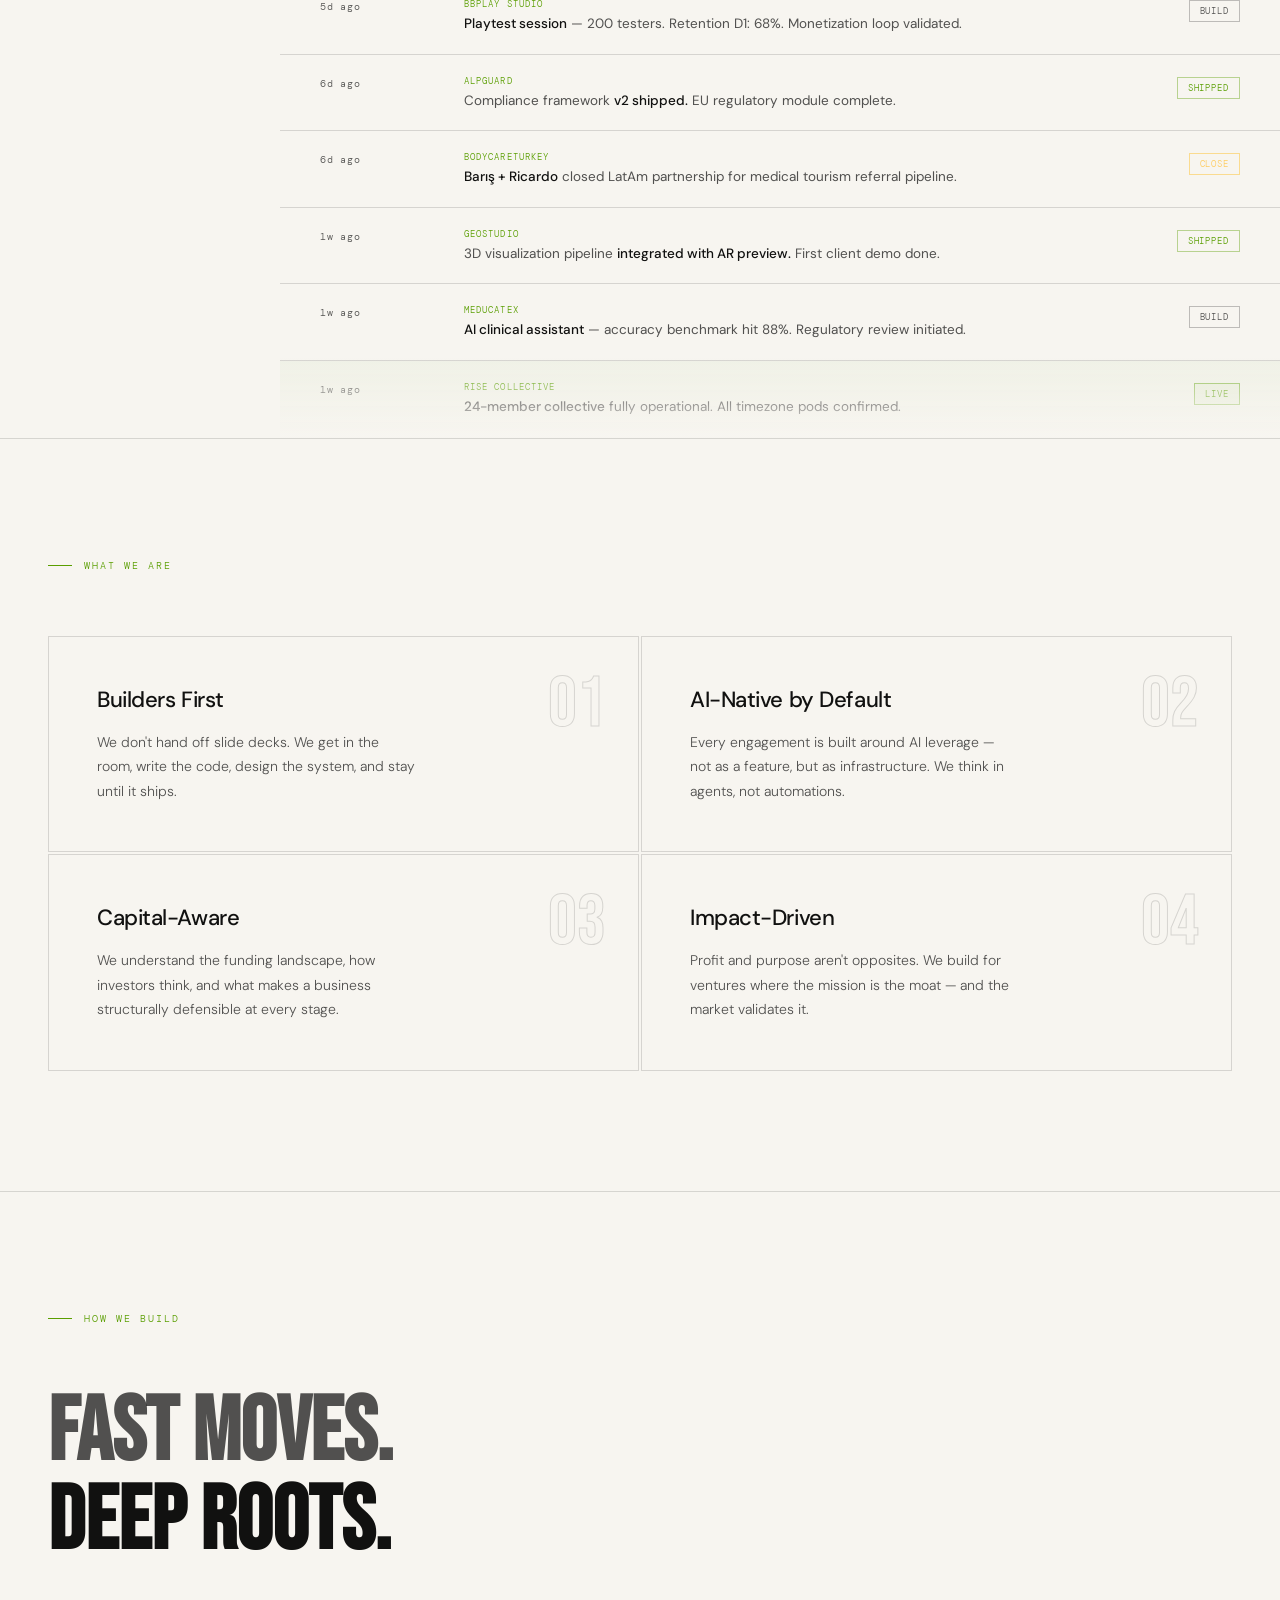
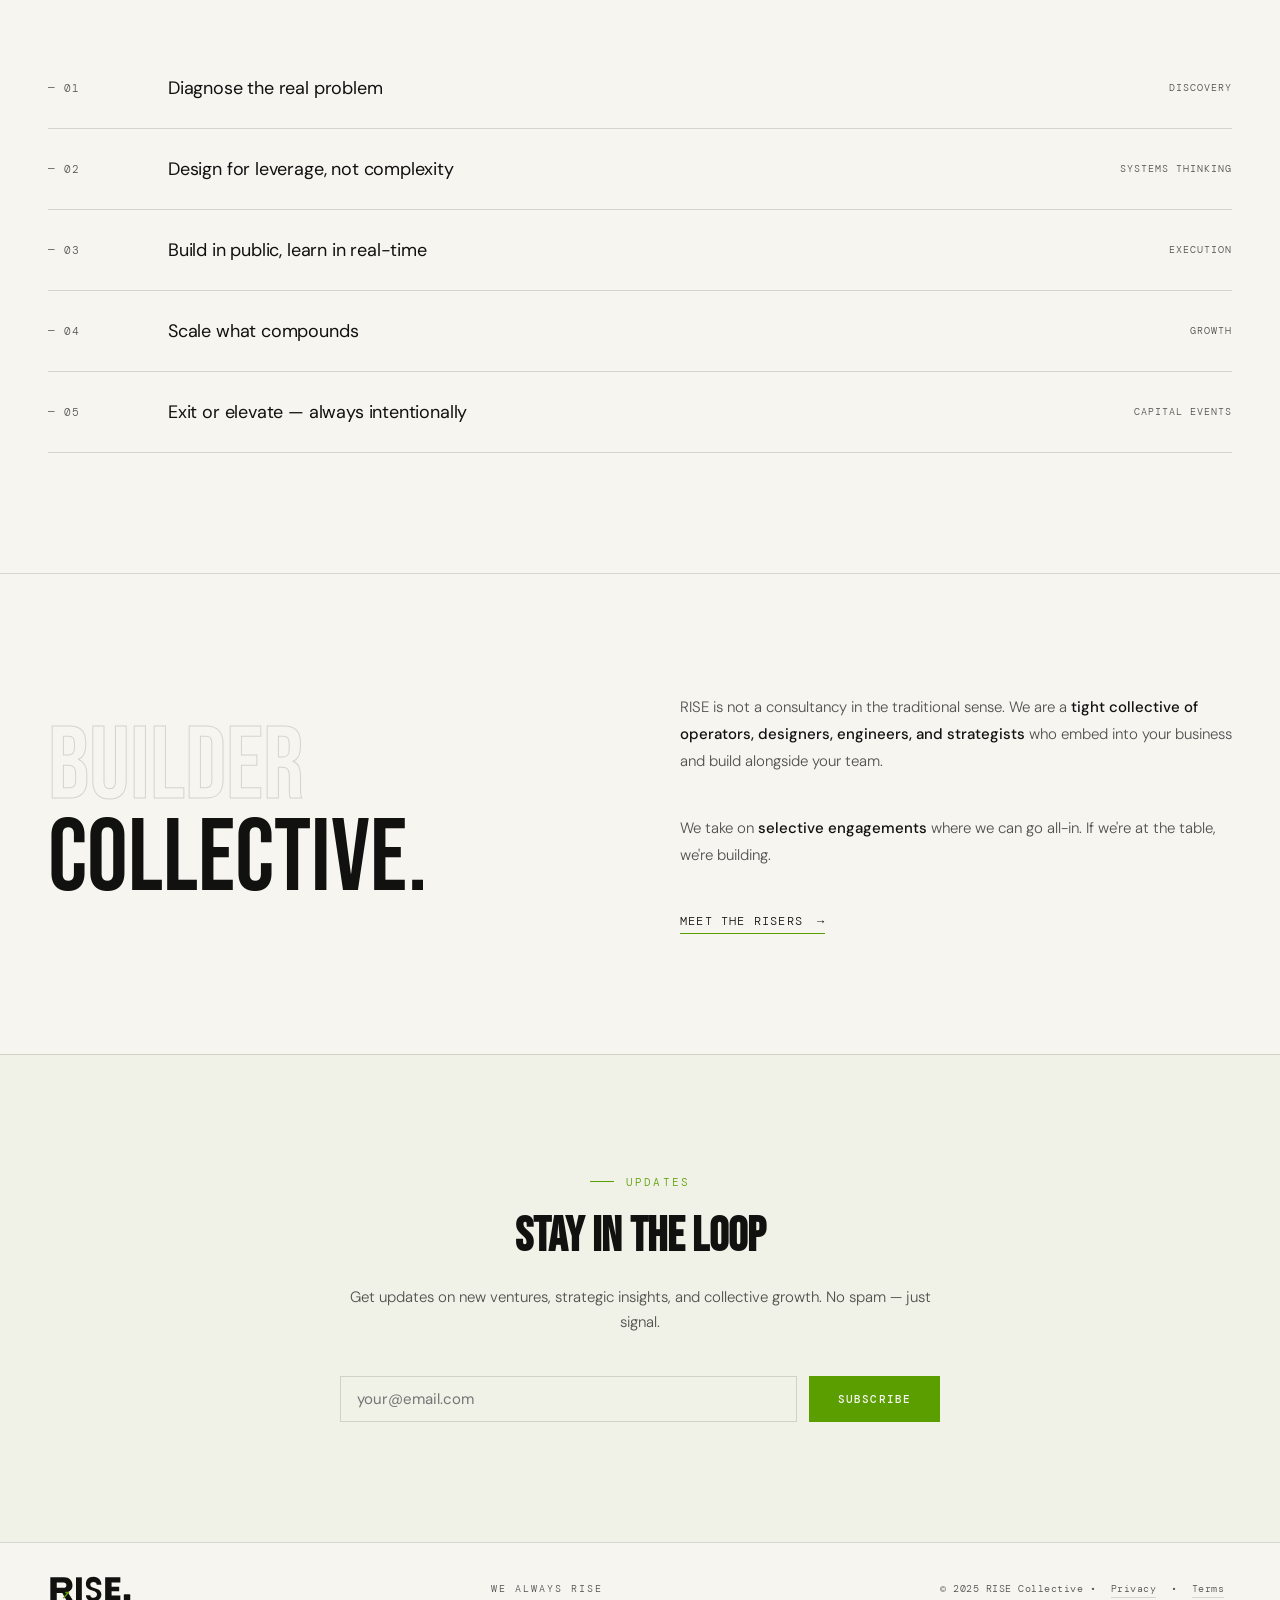
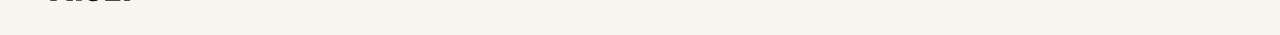
==== commit 959329d0: "." ====
--- a/index.html
+++ b/index.html
@@ -357,24 +357,7 @@
 <div class="cursor" id="cursor"></div>
 <div class="cursor-ring" id="cursorRing"></div>
 <nav>
-  <a href="index.html" class="nav-logo"><svg xmlns="http://www.w3.org/2000/svg" viewBox="0 0 180 48" fill="none" height="36" style="display:block;vertical-align:middle">
-  <!-- R -->
-  <path d="M4 44 L4 4 L28 4 C36 4 42 9.5 42 18 C42 23.5 39 27.5 34 29.5 L43 44 L32 44 L24.5 31 L15 31 L15 44 Z M15 13 L15 22 L26.5 22 C29.5 22 31.5 20.5 31.5 17.5 C31.5 14.5 29.5 13 26.5 13 Z" fill="currentColor"/>
-  <!-- accent arrow on R -->
-  <path d="M27 39 L35 30 L30.5 30" stroke="#5a9e00" stroke-width="2.2" stroke-linecap="round" stroke-linejoin="round" fill="none"/>
-
-  <!-- I -->
-  <rect x="48" y="4" width="10" height="40" fill="currentColor"/>
-
-  <!-- S -->
-  <path d="M65 34.5 C65 39.5 69 45 78 45 C87 45 91.5 39.5 91.5 33.5 C91.5 27.5 87.5 24.5 80.5 22.5 C74.5 20.8 72.5 19 72.5 16.5 C72.5 14 74.5 12 78 12 C81.5 12 83.5 14 83.5 16.5 L91.5 16.5 C91.5 10 87 3 78 3 C69 3 65 8.5 65 15.5 C65 21.5 68.5 24.5 76 26.5 C82 28.2 84 30 84 33.5 C84 37 81.5 39 78 39 C74.5 39 72.5 37 72.5 34.5 Z" fill="currentColor"/>
-
-  <!-- E -->
-  <path d="M98 4 L98 44 L124 44 L124 35 L109 35 L109 28 L122 28 L122 20 L109 20 L109 13 L124 13 L124 4 Z" fill="currentColor"/>
-
-  <!-- . (dot) -->
-  <rect x="130" y="33" width="11" height="11" rx="1.5" fill="currentColor"/>
-</svg></a>
+  <a href="index.html" class="nav-logo" style="font-family: 'Bebas Neue', sans-serif; font-size: 24px; font-weight: 900; letter-spacing: -0.01em; text-decoration: none; color: currentColor;">RISE</a>
   <ul class="nav-links">
     <li><a href="#approach">Approach</a></li>
     <li><a href="rise-works.html">Rising Works</a></li>
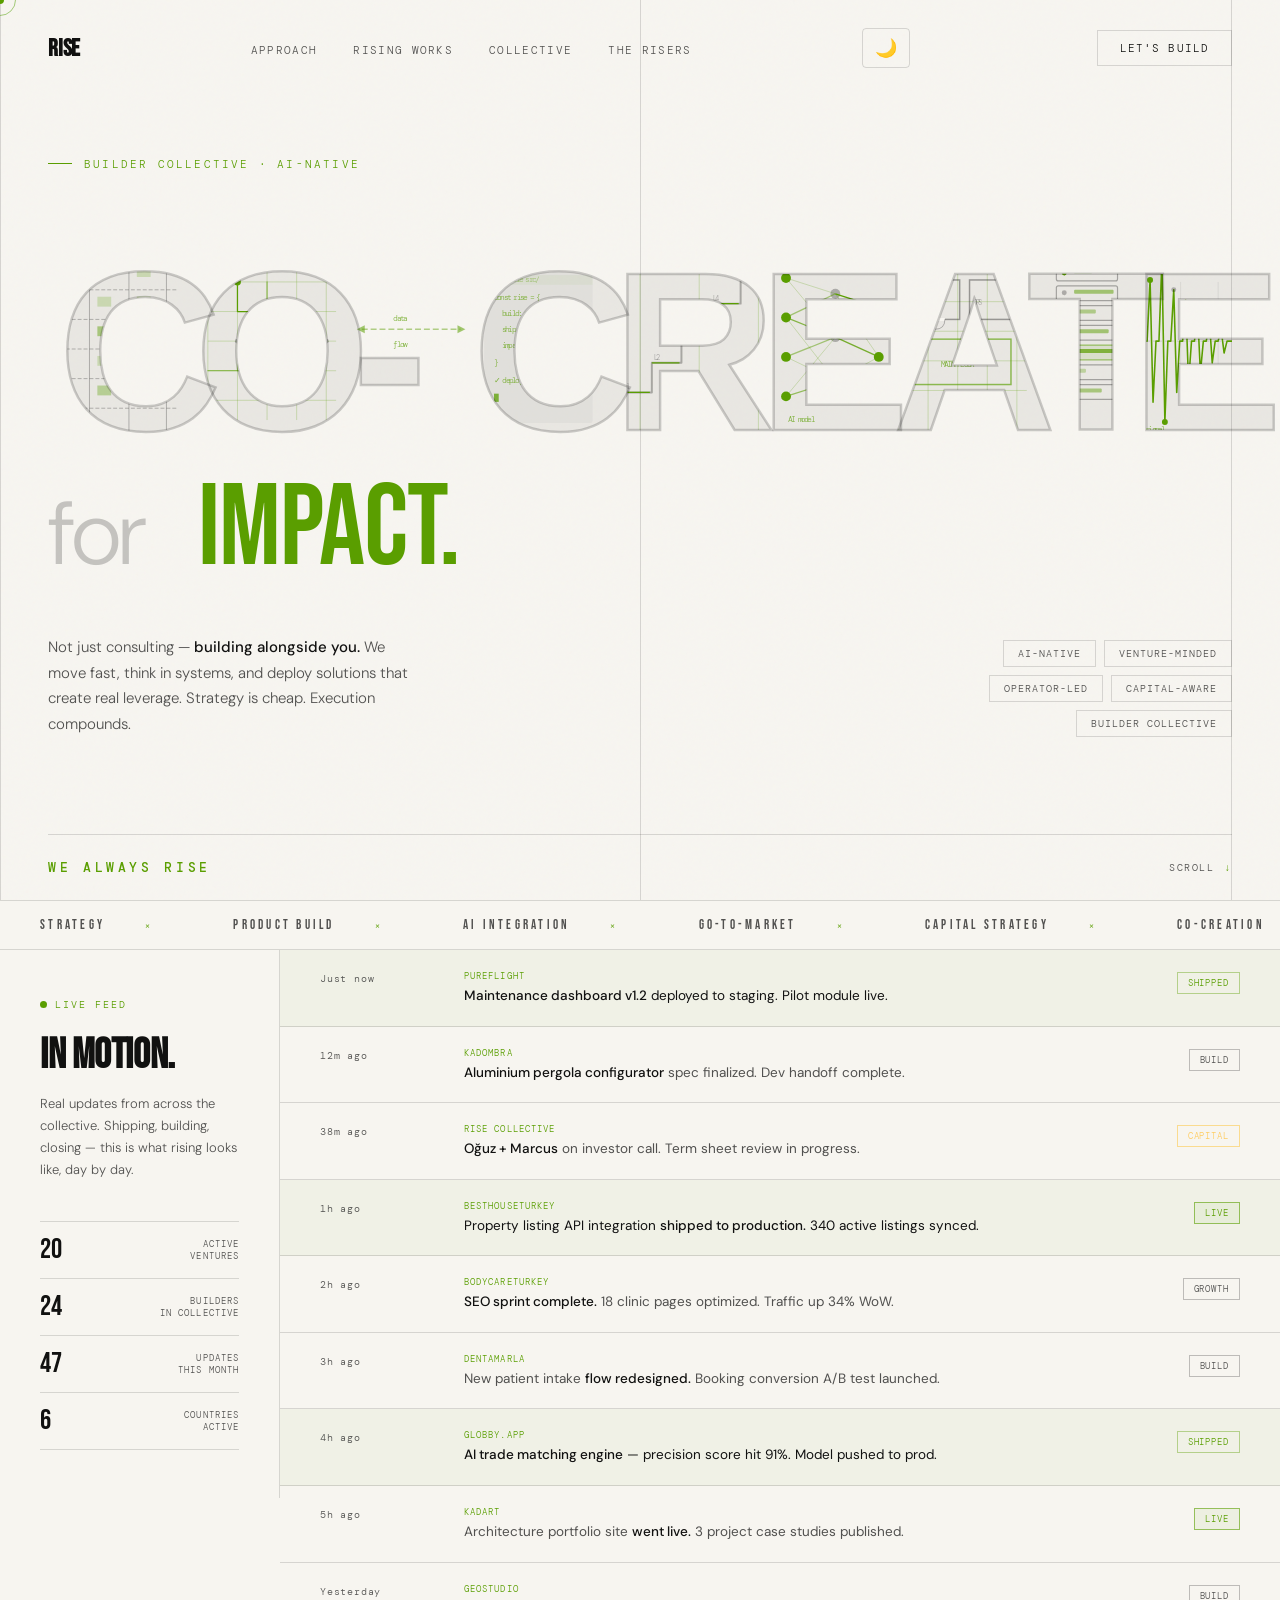
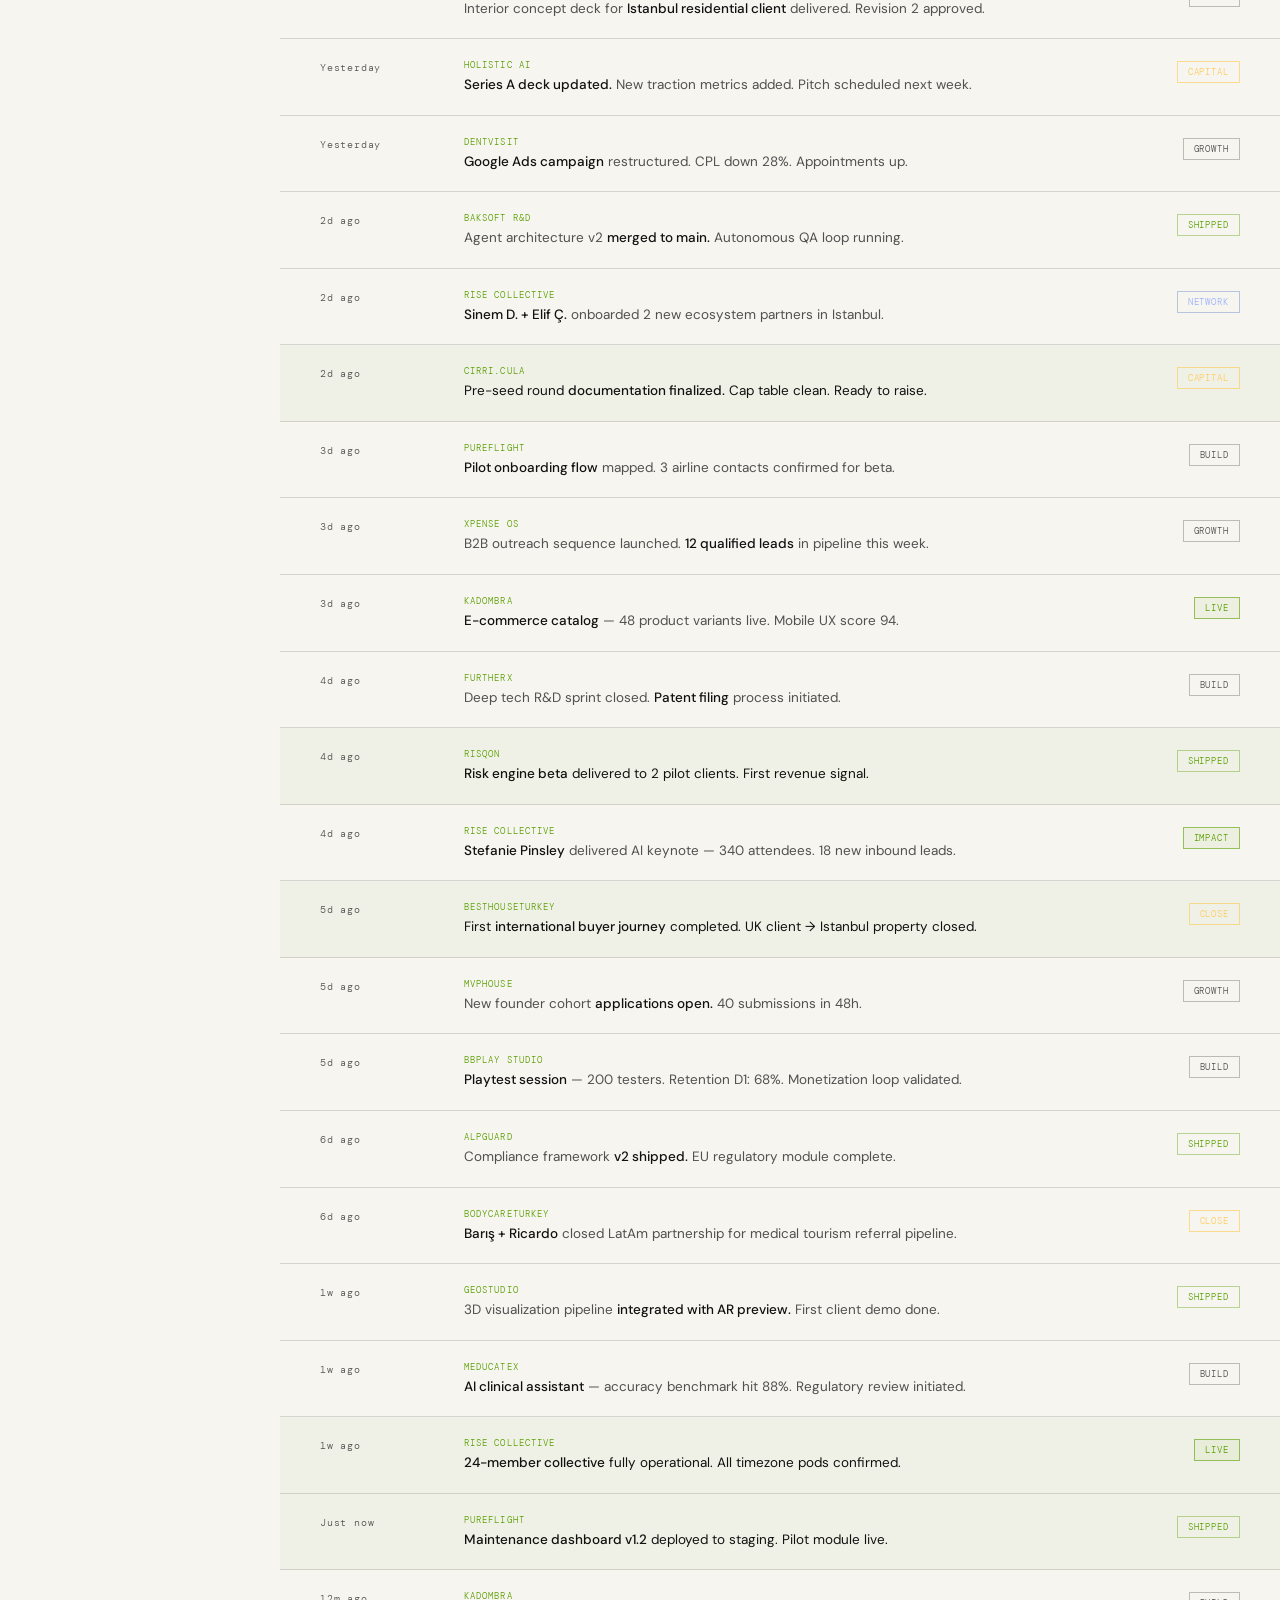
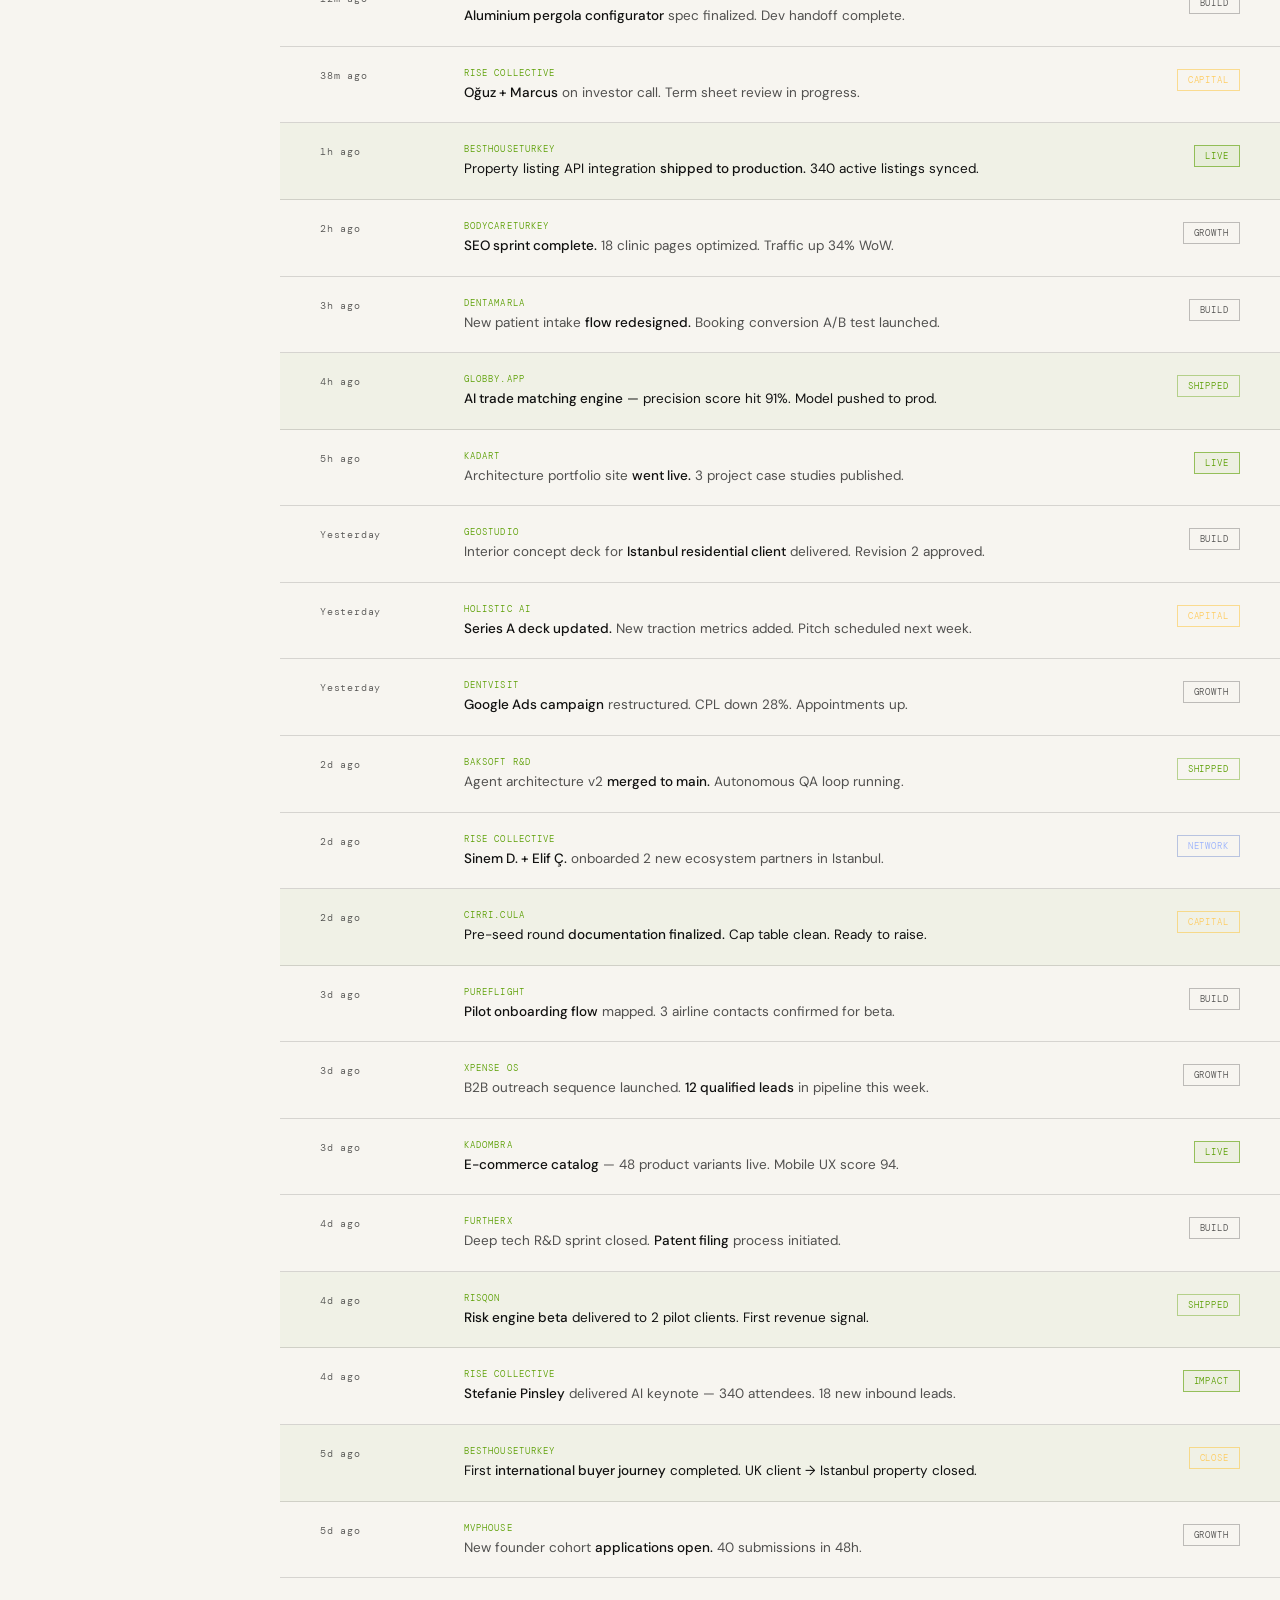
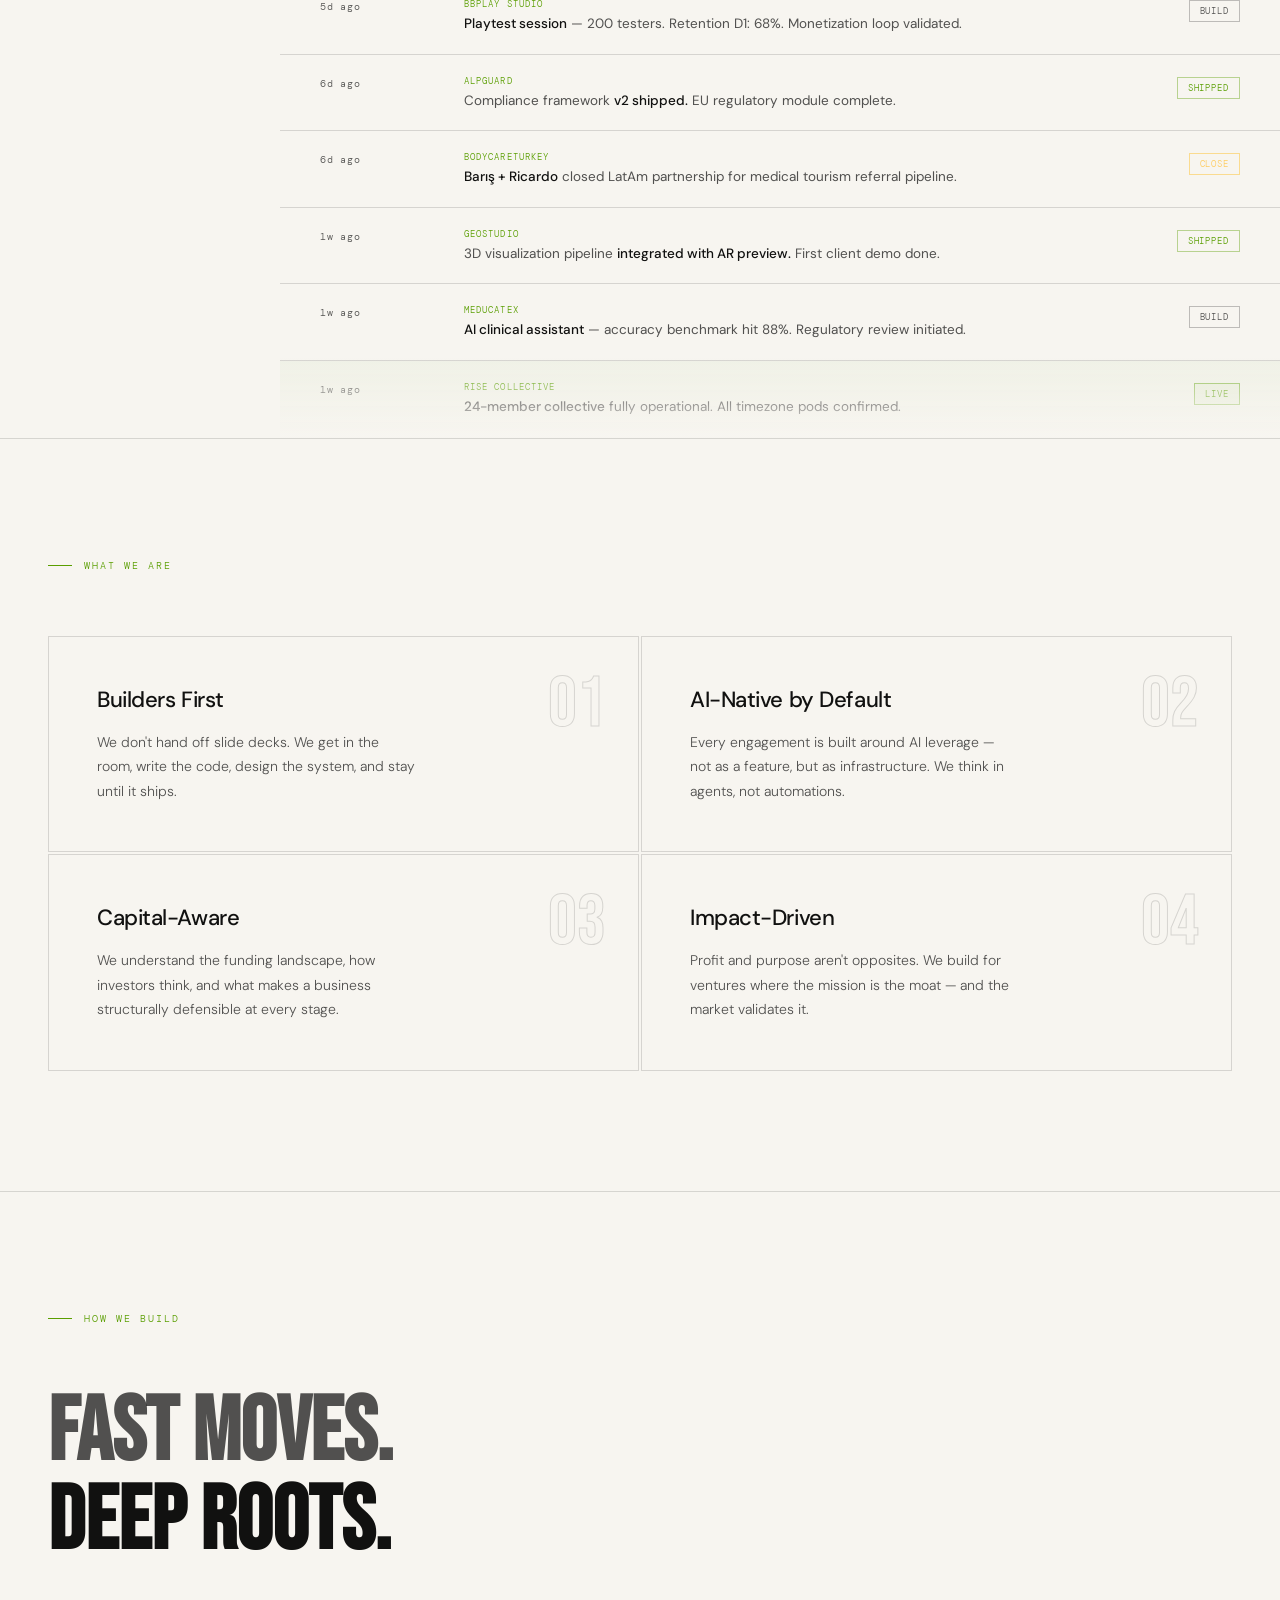
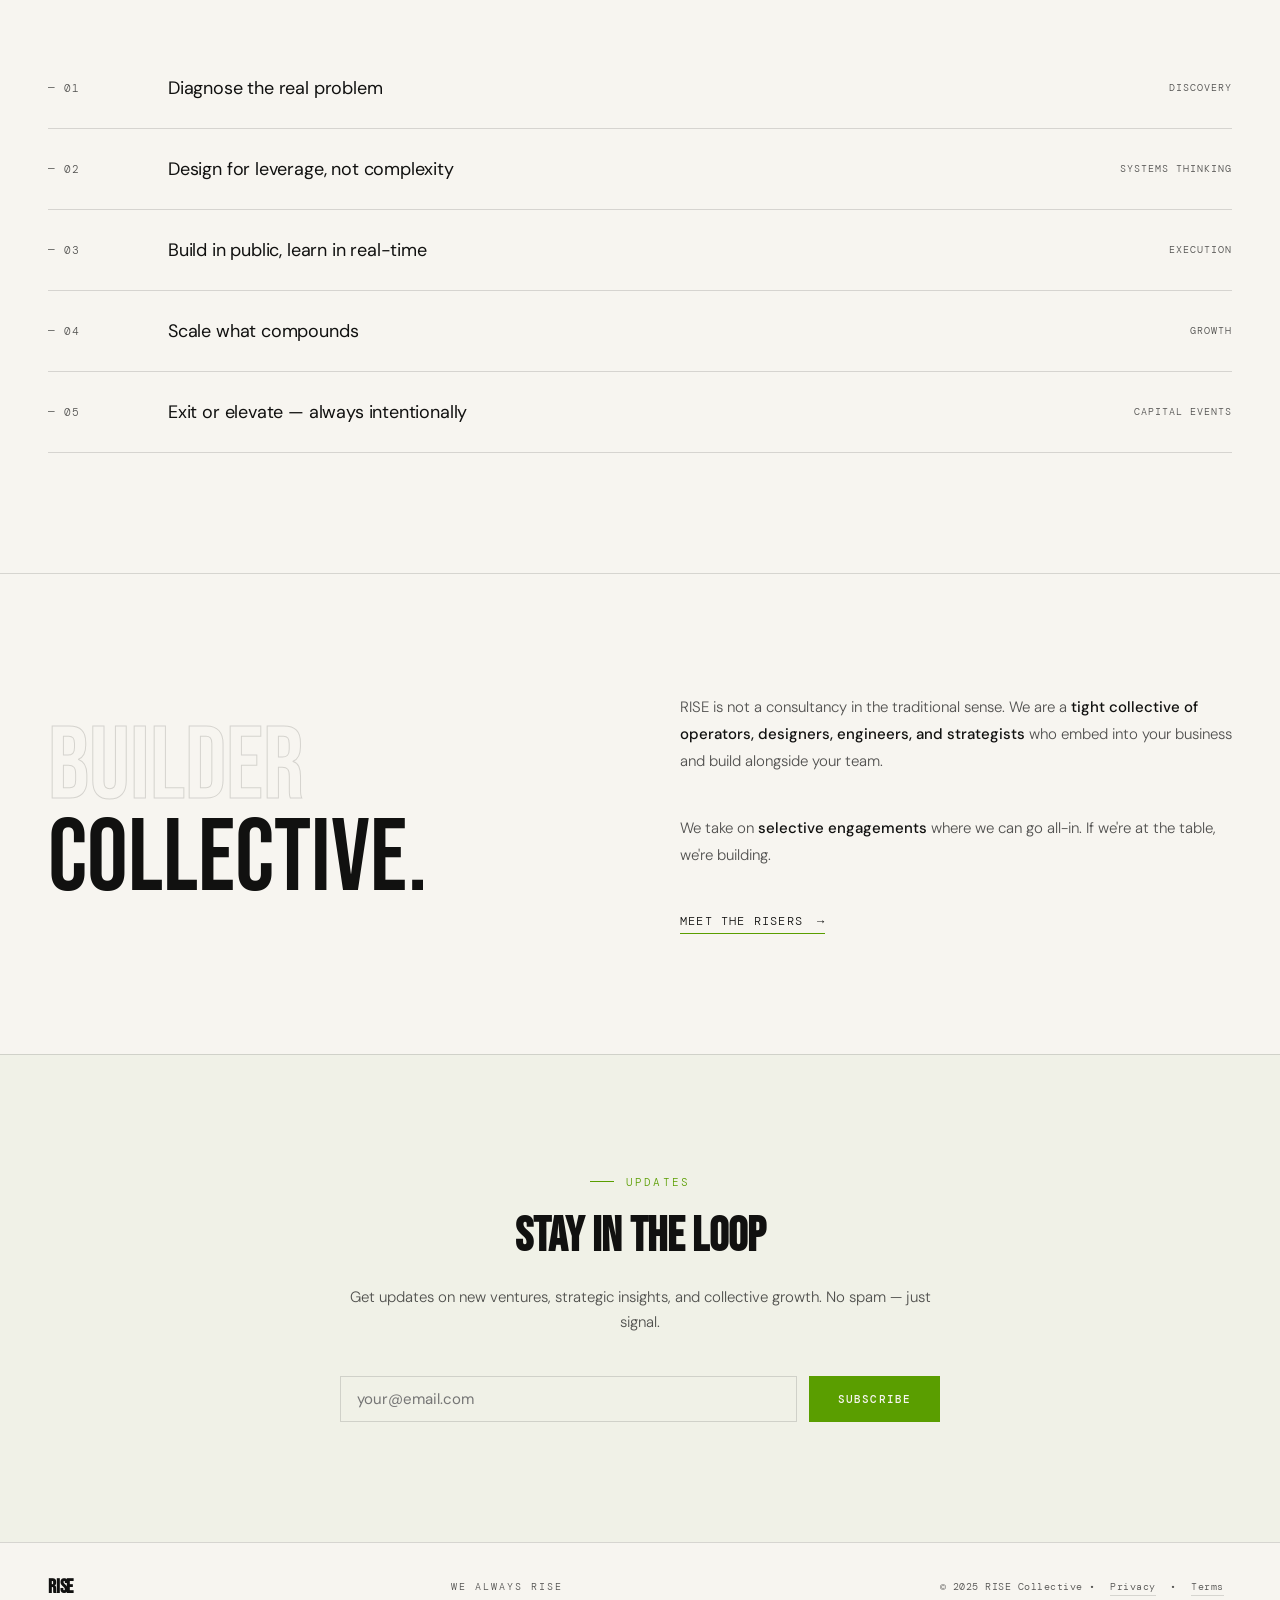
==== commit 56a85285: "." ====
--- a/index.html
+++ b/index.html
@@ -104,7 +104,7 @@
   .cta-link:hover { color: var(--accent); gap: 22px; }
   .cta-link::after { content: '→'; }
   footer { border-top: 1px solid var(--border); padding: 32px 48px; display: flex; align-items: center; justify-content: space-between; }
-  .footer-logo { font-family: 'Bebas Neue', sans-serif; font-size: 18px; letter-spacing: 0.2em; }
+  .footer-logo { font-family: 'Bebas Neue', sans-serif; font-size: 20px; font-weight: 900; letter-spacing: -0.01em; }
   .footer-slogan { font-family: 'DM Mono', monospace; font-size: 10px; letter-spacing: 0.2em; text-transform: uppercase; color: var(--muted); }
   .footer-copy { font-family: 'DM Mono', monospace; font-size: 10px; color: var(--muted); letter-spacing: 0.05em; }
 
@@ -673,7 +673,7 @@
   </div>
 </section>
 <footer id="contact">
-  <div class="footer-logo"><svg xmlns="http://www.w3.org/2000/svg" viewBox="0 0 180 48" fill="none" height="28" style="display:block"><path d="M4 44 L4 4 L28 4 C36 4 42 9.5 42 18 C42 23.5 39 27.5 34 29.5 L43 44 L32 44 L24.5 31 L15 31 L15 44 Z M15 13 L15 22 L26.5 22 C29.5 22 31.5 20.5 31.5 17.5 C31.5 14.5 29.5 13 26.5 13 Z" fill="currentColor"/><path d="M27 39 L35 30 L30.5 30" stroke="#5a9e00" stroke-width="2.2" stroke-linecap="round" stroke-linejoin="round" fill="none"/><rect x="48" y="4" width="10" height="40" fill="currentColor"/><path d="M65 34.5 C65 39.5 69 45 78 45 C87 45 91.5 39.5 91.5 33.5 C91.5 27.5 87.5 24.5 80.5 22.5 C74.5 20.8 72.5 19 72.5 16.5 C72.5 14 74.5 12 78 12 C81.5 12 83.5 14 83.5 16.5 L91.5 16.5 C91.5 10 87 3 78 3 C69 3 65 8.5 65 15.5 C65 21.5 68.5 24.5 76 26.5 C82 28.2 84 30 84 33.5 C84 37 81.5 39 78 39 C74.5 39 72.5 37 72.5 34.5 Z" fill="currentColor"/><path d="M98 4 L98 44 L124 44 L124 35 L109 35 L109 28 L122 28 L122 20 L109 20 L109 13 L124 13 L124 4 Z" fill="currentColor"/><rect x="130" y="33" width="11" height="11" rx="1.5" fill="currentColor"/></svg></div>
+  <div class="footer-logo">RISE</div>
   <div class="footer-slogan">We Always Rise</div>
   <div class="footer-copy">© 2025 RISE Collective • <a href="privacy-policy.html" style="color: rgba(17,17,16,0.72); text-decoration: none; border-bottom: 1px solid rgba(17,17,16,0.14); margin: 0 8px; padding-bottom: 2px;">Privacy</a> • <a href="terms-of-service.html" style="color: rgba(17,17,16,0.72); text-decoration: none; border-bottom: 1px solid rgba(17,17,16,0.14); margin: 0 8px; padding-bottom: 2px;">Terms</a></div>
 </footer>
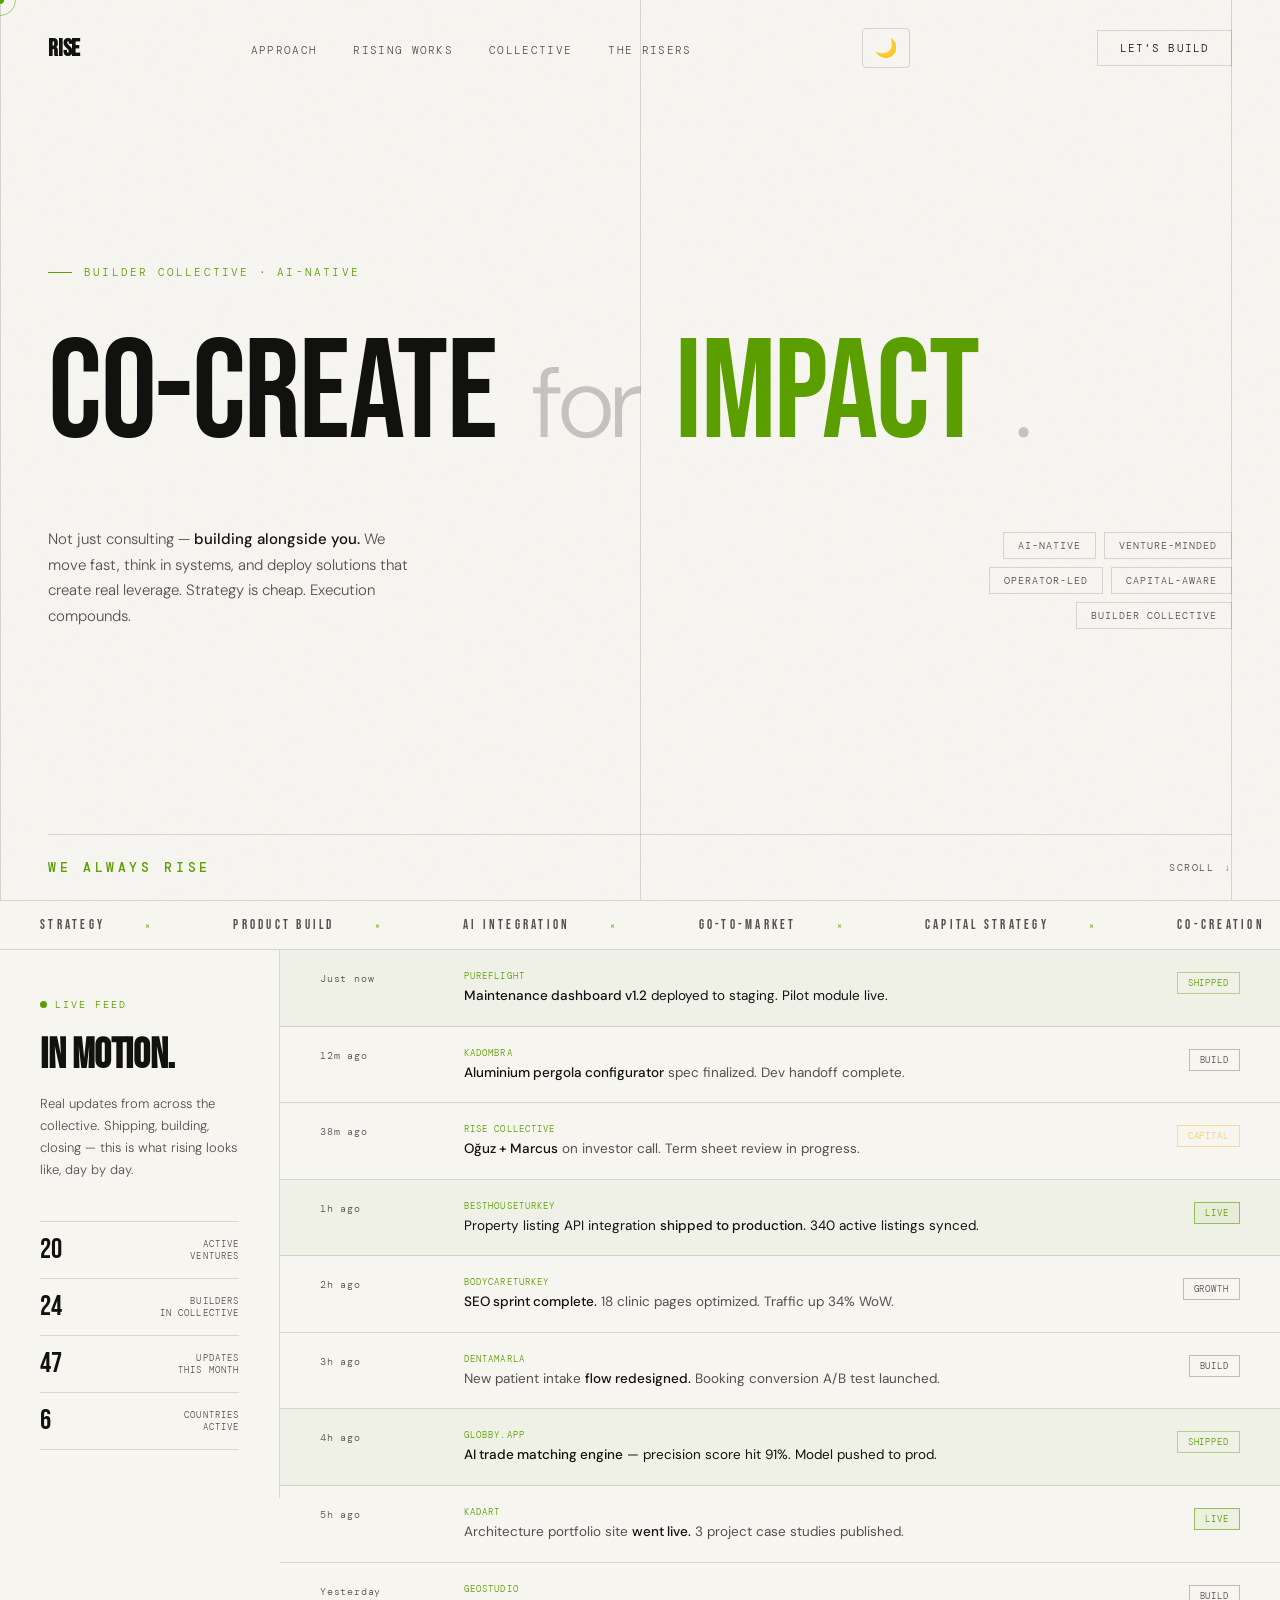
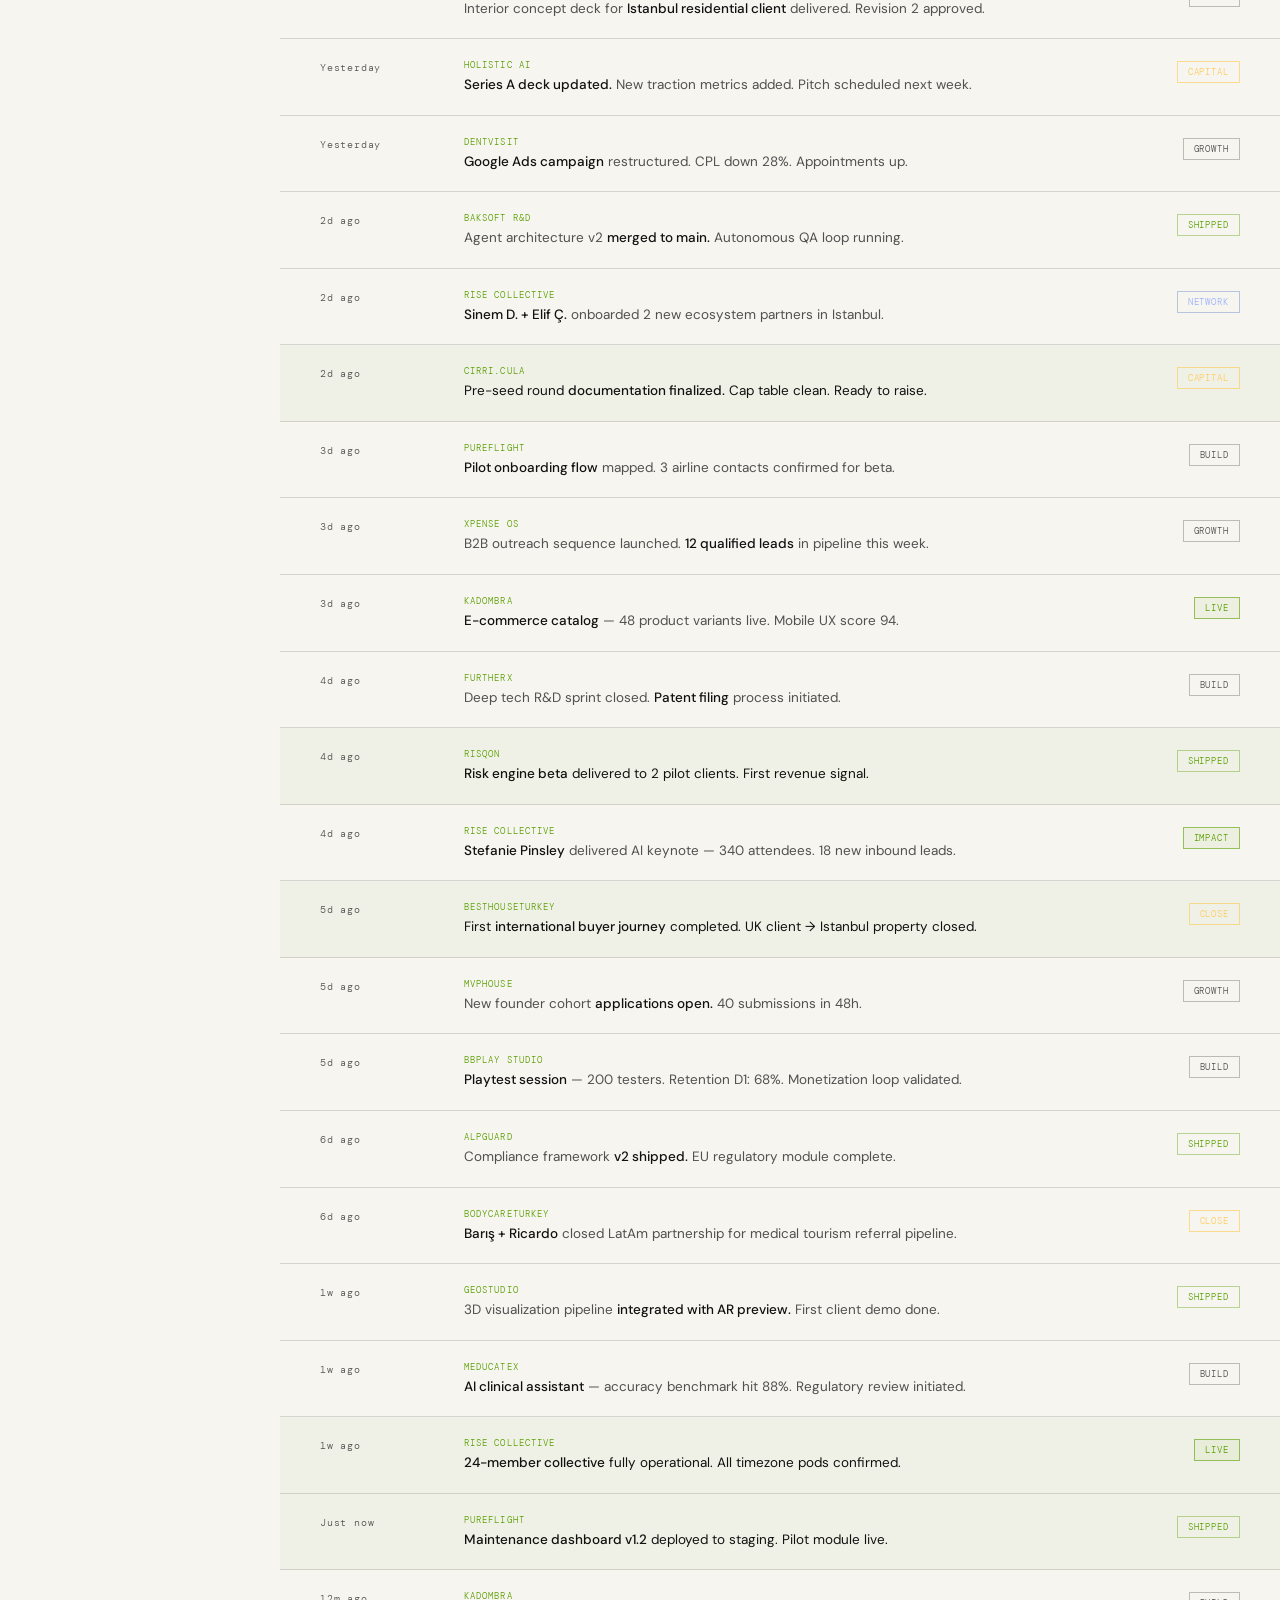
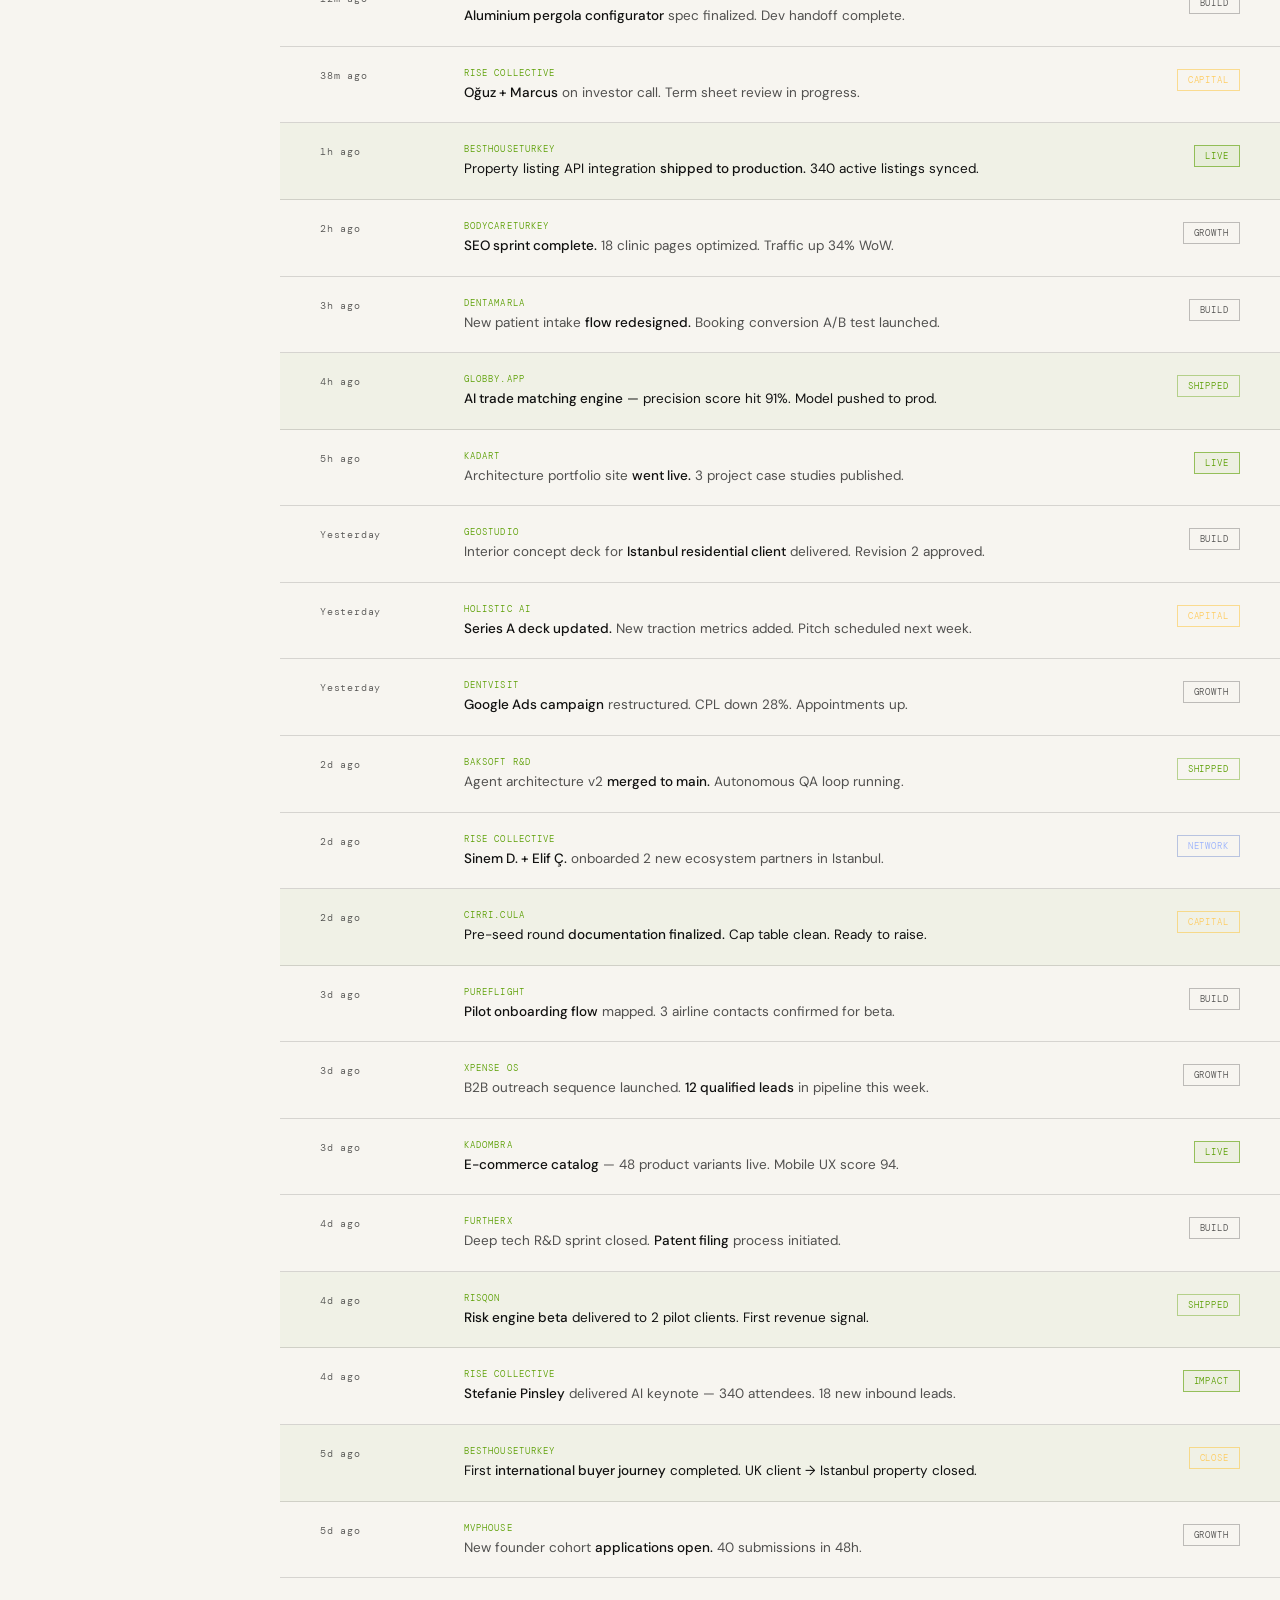
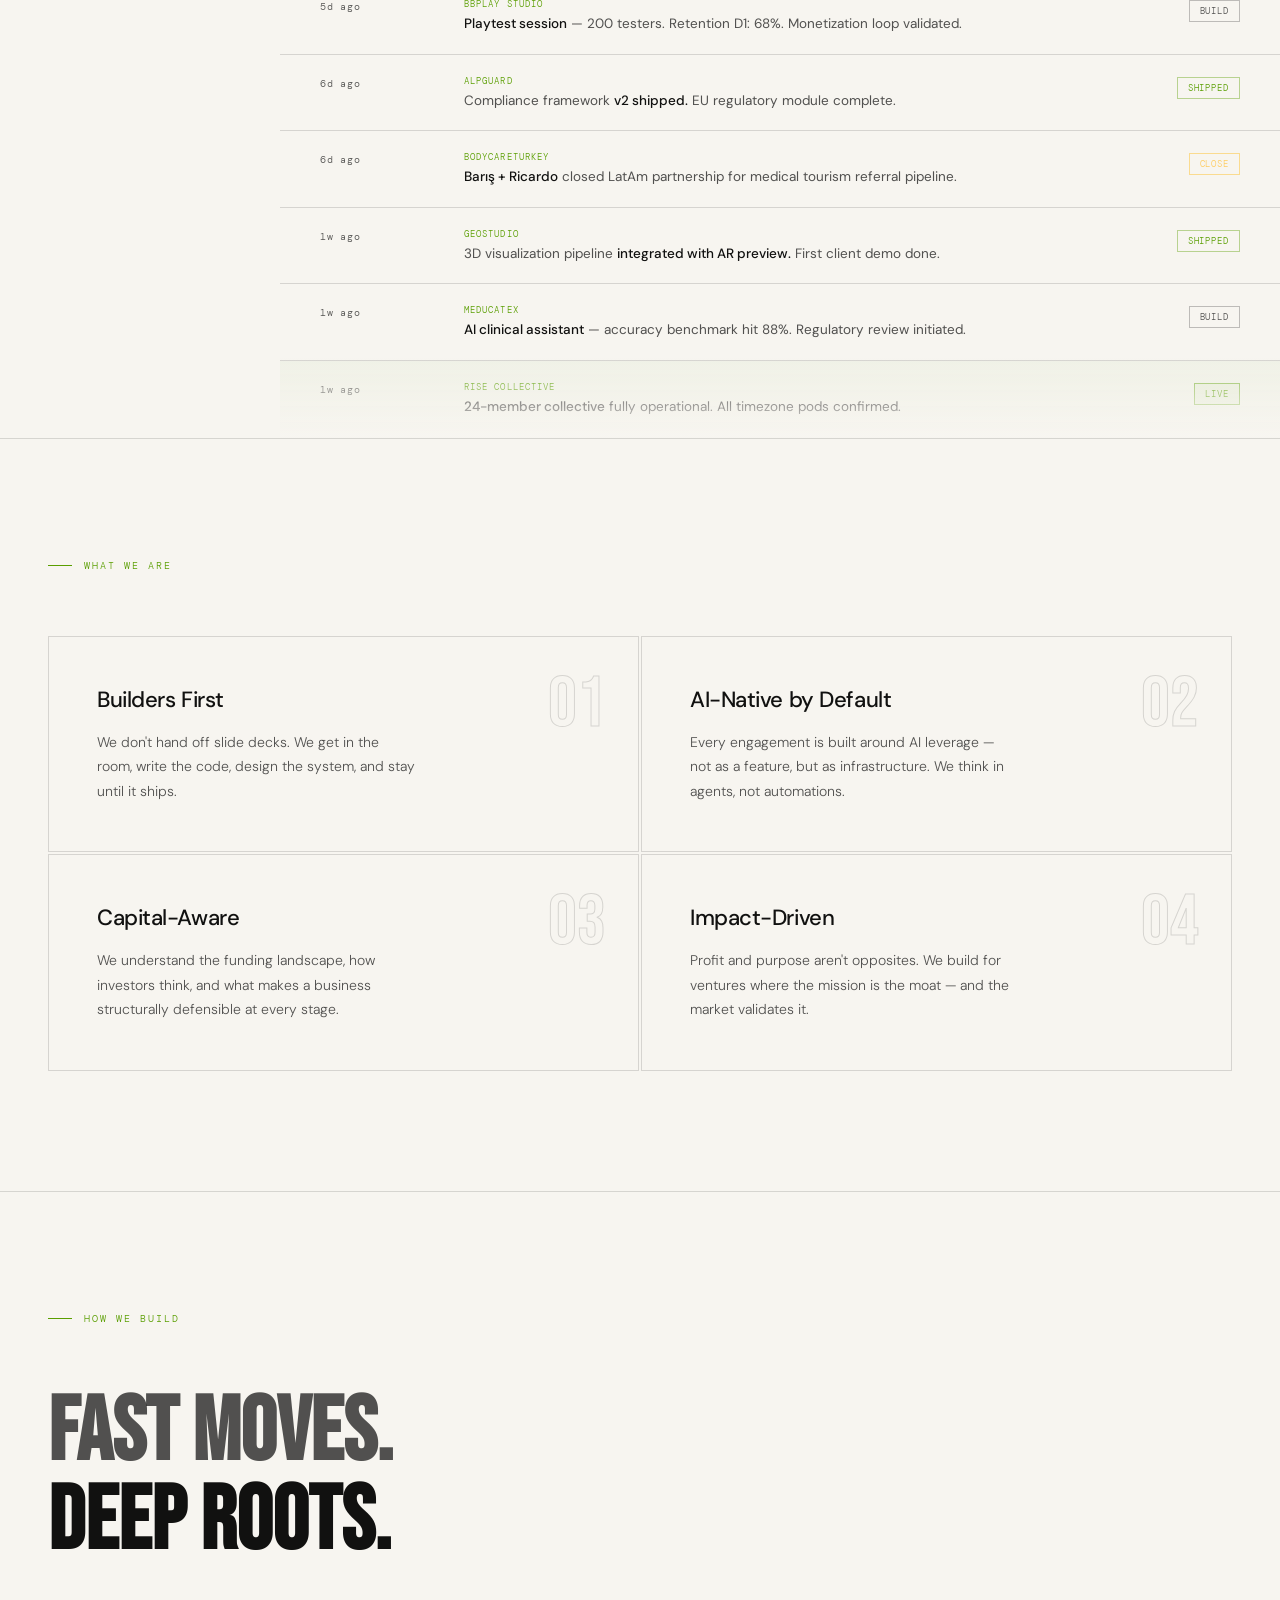
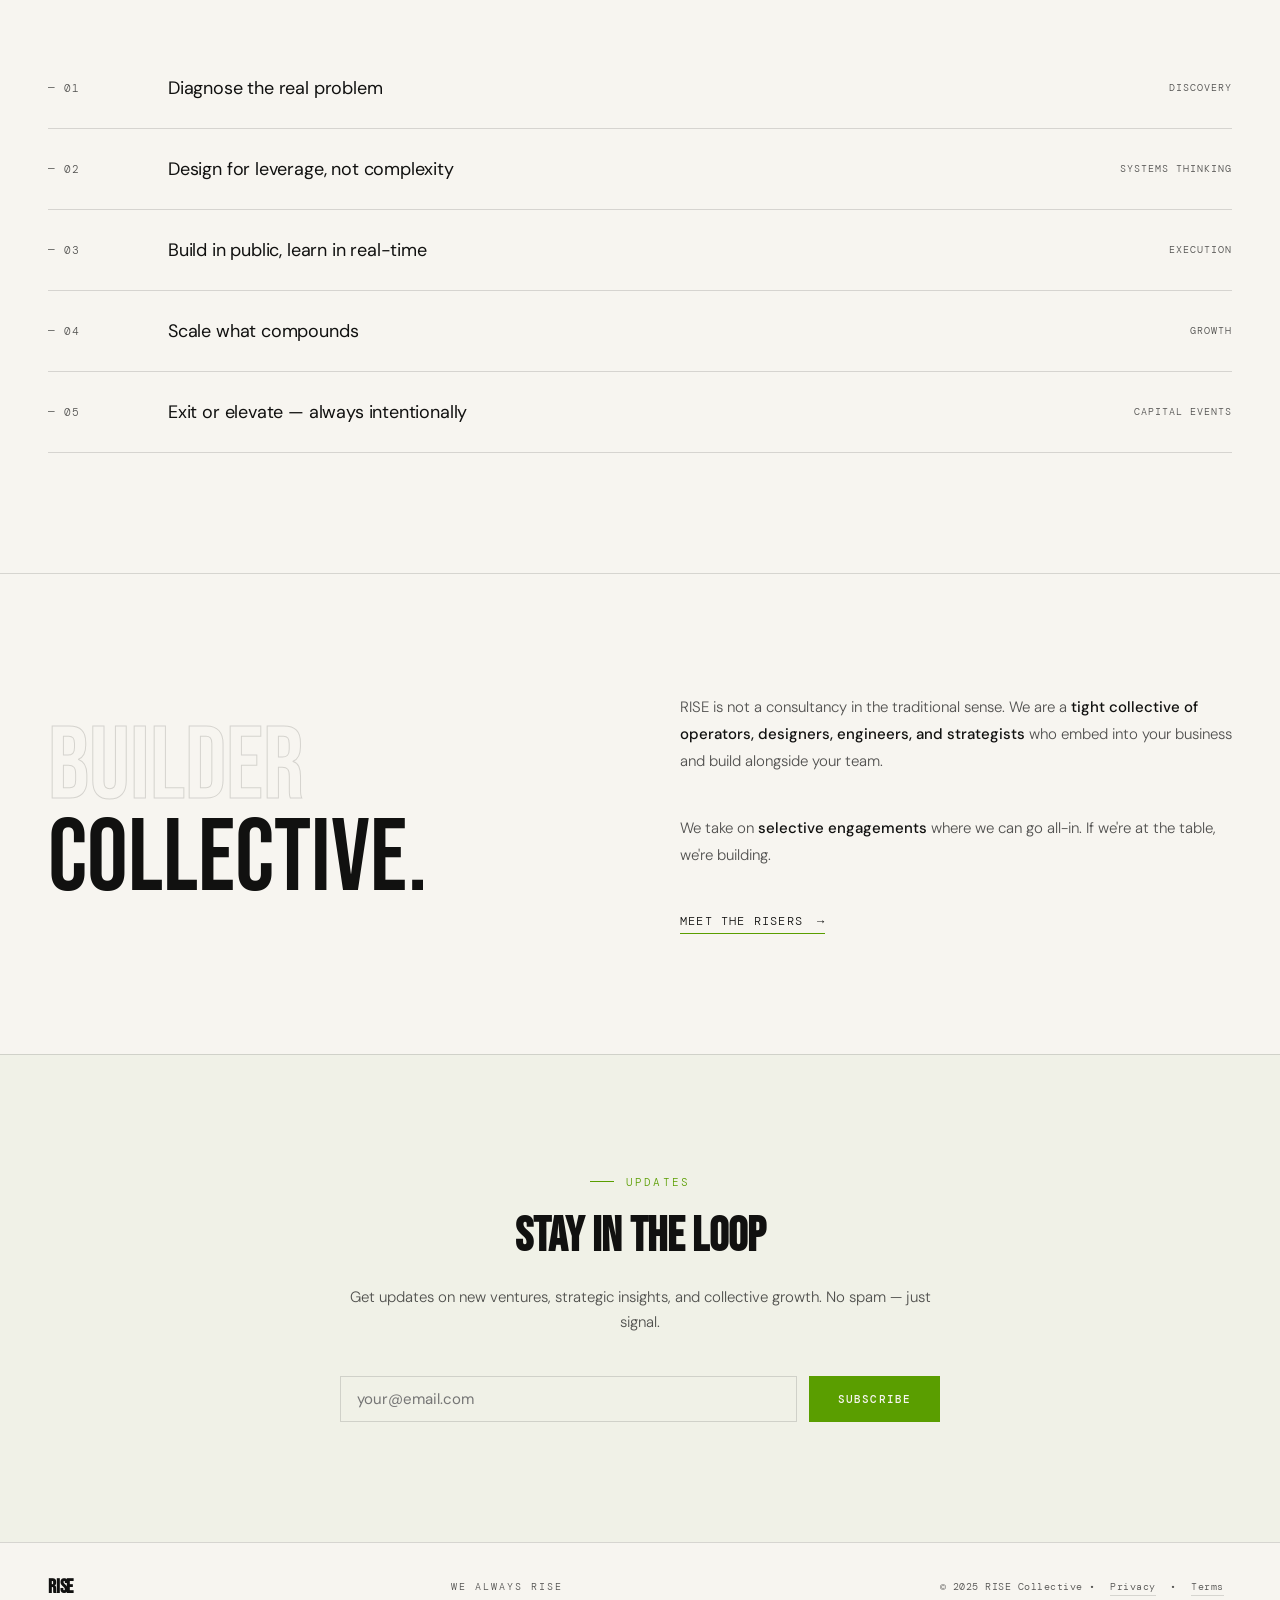
==== commit 643a4677: "KLSAKLSKLA" ====
--- a/index.html
+++ b/index.html
@@ -385,193 +385,11 @@
   <div class="hero-main">
     <div class="hero-eyebrow">Builder Collective · AI-Native</div>
     <div class="hero-headline" style="opacity:0;animation:fadeUp 0.9s 0.35s forwards;">
-      <svg xmlns="http://www.w3.org/2000/svg" viewBox="0 0 1200 265" width="100%" style="display:block;overflow:visible">
-        <defs>
-          <clipPath id="clipC1"><text x="10" y="230" font-family="'Arial Black',Impact,sans-serif" font-size="230" font-weight="900" letter-spacing="-4">C</text></clipPath>
-          <clipPath id="clipO"><text x="148" y="230" font-family="'Arial Black',Impact,sans-serif" font-size="230" font-weight="900" letter-spacing="-4">O</text></clipPath>
-          <clipPath id="clipC2"><text x="430" y="230" font-family="'Arial Black',Impact,sans-serif" font-size="230" font-weight="900" letter-spacing="-4">C</text></clipPath>
-          <clipPath id="clipR"><text x="572" y="230" font-family="'Arial Black',Impact,sans-serif" font-size="230" font-weight="900" letter-spacing="-4">R</text></clipPath>
-          <clipPath id="clipE1"><text x="720" y="230" font-family="'Arial Black',Impact,sans-serif" font-size="230" font-weight="900" letter-spacing="-4">E</text></clipPath>
-          <clipPath id="clipA"><text x="856" y="230" font-family="'Arial Black',Impact,sans-serif" font-size="230" font-weight="900" letter-spacing="-4">A</text></clipPath>
-          <clipPath id="clipT"><text x="992" y="230" font-family="'Arial Black',Impact,sans-serif" font-size="230" font-weight="900" letter-spacing="-4">T</text></clipPath>
-          <clipPath id="clipE2"><text x="1098" y="230" font-family="'Arial Black',Impact,sans-serif" font-size="230" font-weight="900" letter-spacing="-4">E</text></clipPath>
-          <style>
-            .ltr { fill: rgba(17,17,16,0.06); font-family:'Arial Black',Impact,sans-serif; font-size:230px; font-weight:900; letter-spacing:-4px; }
-            .lo1 { fill:none; stroke:rgba(17,17,16,0.2); stroke-width:2.5; font-family:'Arial Black',Impact,sans-serif; font-size:230px; font-weight:900; letter-spacing:-4px; }
-            .gl  { stroke:rgba(90,158,0,0.3); stroke-width:0.8; }
-            .sl  { stroke:rgba(17,17,16,0.28); stroke-width:1; }
-            .al  { stroke:#5a9e00; stroke-width:1.3; fill:none; }
-            .dn  { fill:#5a9e00; }
-            .dd  { fill:rgba(17,17,16,0.28); }
-            .ct  { font-family:'DM Mono',monospace; font-size:8px; fill:rgba(90,158,0,0.75); }
-            .dt  { font-family:'DM Mono',monospace; font-size:7px; fill:rgba(17,17,16,0.32); }
-            @keyframes p1{0%,100%{opacity:1}50%{opacity:0.25}} @keyframes p2{0%,100%{opacity:1}50%{opacity:0.25}} @keyframes p3{0%,100%{opacity:1}50%{opacity:0.25}}
-            .p1{animation:p1 3s ease-in-out infinite} .p2{animation:p1 2.2s ease-in-out infinite .4s} .p3{animation:p1 2.8s ease-in-out infinite .8s}
-          </style>
-        </defs>
-        <!-- filled letter bases -->
-        <text x="10"   y="230" class="ltr">C</text>
-        <text x="148"  y="230" class="ltr">O</text>
-        <text x="308"  y="230" class="ltr">-</text>
-        <text x="430"  y="230" class="ltr">C</text>
-        <text x="572"  y="230" class="ltr">R</text>
-        <text x="720"  y="230" class="ltr">E</text>
-        <text x="856"  y="230" class="ltr">A</text>
-        <text x="992"  y="230" class="ltr">T</text>
-        <text x="1098" y="230" class="ltr">E</text>
-
-        <!-- C1 — SKYSCRAPER -->
-        <g clip-path="url(#clipC1)">
-          <line x1="42" y1="235" x2="42" y2="18" class="sl"/><line x1="82" y1="235" x2="82" y2="18" class="sl"/><line x1="120" y1="235" x2="120" y2="18" class="sl"/>
-          <line x1="18" y1="58"  x2="132" y2="58"  class="sl" stroke-dasharray="4 2"/><line x1="18" y1="88"  x2="132" y2="88"  class="sl" stroke-dasharray="4 2"/>
-          <line x1="18" y1="118" x2="132" y2="118" class="sl" stroke-dasharray="4 2"/><line x1="18" y1="148" x2="132" y2="148" class="sl" stroke-dasharray="4 2"/>
-          <line x1="18" y1="178" x2="132" y2="178" class="sl" stroke-dasharray="4 2"/><line x1="18" y1="208" x2="132" y2="208" class="sl" stroke-dasharray="4 2"/>
-          <rect x="50" y="65"  width="14" height="10" fill="rgba(90,158,0,0.45)" class="p1"/><rect x="50" y="95"  width="14" height="10" fill="rgba(90,158,0,0.22)"/>
-          <rect x="50" y="125" width="14" height="10" fill="rgba(90,158,0,0.45)" class="p2"/><rect x="50" y="155" width="14" height="10" fill="rgba(90,158,0,0.22)"/>
-          <rect x="50" y="185" width="14" height="10" fill="rgba(90,158,0,0.35)" class="p3"/>
-          <rect x="90" y="65"  width="14" height="10" fill="rgba(90,158,0,0.22)"/><rect x="90" y="95"  width="14" height="10" fill="rgba(90,158,0,0.45)" class="p2"/>
-          <rect x="90" y="125" width="14" height="10" fill="rgba(90,158,0,0.3)"/><rect x="90" y="155" width="14" height="10" fill="rgba(90,158,0,0.45)" class="p1"/>
-          <rect x="90" y="185" width="14" height="10" fill="rgba(90,158,0,0.22)"/>
-          <line x1="82" y1="18" x2="82" y2="4" class="al"/><circle cx="82" cy="4" r="3" class="dn p1"/>
-          <text x="22" y="48" class="dt">+48F</text>
-        </g>
-
-        <!-- O — CIRCUIT BOARD -->
-        <g clip-path="url(#clipO)">
-          <line x1="162" y1="50" x2="162" y2="220" class="gl"/><line x1="192" y1="50" x2="192" y2="220" class="gl"/>
-          <line x1="222" y1="50" x2="222" y2="220" class="gl"/><line x1="252" y1="50" x2="252" y2="220" class="gl"/><line x1="282" y1="50" x2="282" y2="220" class="gl"/>
-          <line x1="162" y1="80"  x2="292" y2="80"  class="gl"/><line x1="162" y1="110" x2="292" y2="110" class="gl"/>
-          <line x1="162" y1="140" x2="292" y2="140" class="gl"/><line x1="162" y1="170" x2="292" y2="170" class="gl"/><line x1="162" y1="200" x2="292" y2="200" class="gl"/>
-          <path d="M162 80 L192 80 L192 110 L252 110 L252 140 L282 140" class="al" stroke-linecap="round" stroke-linejoin="round"/>
-          <path d="M222 80 L222 170 L162 170" class="al" opacity=".55" stroke-linecap="round" stroke-linejoin="round"/>
-          <path d="M192 140 L192 170 L252 170 L252 200" class="al" opacity=".45" stroke-linecap="round" stroke-linejoin="round"/>
-          <circle cx="192" cy="80"  r="3.5" class="dn p1"/><circle cx="252" cy="110" r="3.5" class="dn p2"/>
-          <circle cx="252" cy="140" r="3.5" class="dn"/><circle cx="222" cy="170" r="3.5" class="dn p3"/>
-          <circle cx="192" cy="140" r="2.5" class="dd"/><circle cx="282" cy="140" r="2.5" class="dd"/>
-          <rect x="207" y="118" width="30" height="24" rx="2" fill="none" stroke="rgba(90,158,0,0.55)" stroke-width="1.2"/>
-          <text x="210" y="134" class="ct">CPU</text>
-        </g>
-
-        <!-- HYPHEN — data flow -->
-        <line x1="318" y1="128" x2="418" y2="128" stroke="rgba(90,158,0,0.45)" stroke-width="1.5" stroke-dasharray="6 3"/>
-        <polygon points="415,124 423,128 415,132" fill="#5a9e00" opacity=".55"/>
-        <polygon points="321,124 313,128 321,132" fill="#5a9e00" opacity=".55"/>
-        <text x="350" y="120" class="ct">data</text><text x="350" y="146" class="ct">flow</text>
-
-        <!-- C2 — CODE TERMINAL -->
-        <g clip-path="url(#clipC2)">
-          <rect x="442" y="38" width="110" height="185" rx="2" fill="rgba(17,17,16,0.03)"/>
-          <text x="452" y="62"  class="ct" font-size="9">$ init --build</text>
-          <text x="452" y="80"  class="ct" font-size="9" opacity=".65">▸ compile src/</text>
-          <text x="452" y="98"  class="ct" font-size="9">const rise = &#123;</text>
-          <text x="460" y="115" class="ct" font-size="9" fill="rgba(17,17,16,0.38)">  build: true,</text>
-          <text x="460" y="131" class="ct" font-size="9" fill="rgba(17,17,16,0.38)">  ship: fast,</text>
-          <text x="460" y="147" class="ct" font-size="9" fill="rgba(17,17,16,0.38)">  impact: ∞</text>
-          <text x="452" y="164" class="ct" font-size="9">&#125;</text>
-          <text x="452" y="182" class="ct" font-size="9">✓ deployed</text>
-          <text x="452" y="200" class="ct" font-size="9">█</text>
-          <rect x="442" y="55" width="110" height="10" fill="rgba(90,158,0,0.07)"/>
-          <rect x="442" y="73" width="110" height="10" fill="rgba(90,158,0,0.05)"/>
-        </g>
-
-        <!-- R — STAIRCASE -->
-        <g clip-path="url(#clipR)">
-          <line x1="600" y1="235" x2="600" y2="38" class="gl"/><line x1="660" y1="235" x2="660" y2="38" class="gl"/><line x1="720" y1="235" x2="720" y2="38" class="gl"/>
-          <polyline points="582,222 582,192 612,192 612,162 642,162 642,132 672,132 672,102 702,102 702,72 732,72 732,42" fill="none" stroke="rgba(17,17,16,0.3)" stroke-width="2" stroke-linejoin="round"/>
-          <line x1="582" y1="192" x2="610" y2="192" class="al"/><line x1="612" y1="162" x2="640" y2="162" class="al"/>
-          <line x1="642" y1="132" x2="670" y2="132" class="al"/><line x1="672" y1="102" x2="700" y2="102" class="al"/>
-          <line x1="702" y1="72"  x2="730" y2="72"  class="al"/>
-          <polygon points="732,33 728,46 736,46" fill="#5a9e00" class="p1"/>
-          <text x="584" y="189" class="dt">L1</text><text x="614" y="159" class="dt">L2</text>
-          <text x="644" y="129" class="dt">L3</text><text x="674" y="99" class="dt">L4</text><text x="704" y="69" class="dt">L5</text>
-        </g>
-
-        <!-- E1 — NEURAL NET -->
-        <g clip-path="url(#clipE1)">
-          <circle cx="748" cy="76"  r="5" class="dn p1"/><circle cx="748" cy="116" r="5" class="dn p2"/>
-          <circle cx="748" cy="156" r="5" class="dn p3"/><circle cx="748" cy="196" r="5" class="dn p1"/>
-          <circle cx="798" cy="92"  r="5" class="dd p2"/><circle cx="798" cy="136" r="5" class="dd p1"/><circle cx="798" cy="180" r="5" class="dd p3"/>
-          <circle cx="842" cy="106" r="5" class="dn p3"/><circle cx="842" cy="156" r="5" class="dn p1"/>
-          <line x1="748" y1="76"  x2="798" y2="92"  class="gl"/><line x1="748" y1="76"  x2="798" y2="136" class="gl"/>
-          <line x1="748" y1="116" x2="798" y2="92"  class="al" opacity=".5"/><line x1="748" y1="116" x2="798" y2="136" class="al" opacity=".7"/>
-          <line x1="748" y1="116" x2="798" y2="180" class="gl"/>
-          <line x1="748" y1="156" x2="798" y2="136" class="al" opacity=".5"/><line x1="748" y1="156" x2="798" y2="180" class="gl"/>
-          <line x1="748" y1="196" x2="798" y2="136" class="gl"/><line x1="748" y1="196" x2="798" y2="180" class="al" opacity=".6"/>
-          <line x1="798" y1="92"  x2="842" y2="106" class="al"/><line x1="798" y1="92"  x2="842" y2="156" class="gl"/>
-          <line x1="798" y1="136" x2="842" y2="106" class="al" opacity=".6"/><line x1="798" y1="136" x2="842" y2="156" class="al" opacity=".8"/>
-          <line x1="798" y1="180" x2="842" y2="156" class="gl"/>
-          <text x="750" y="222" class="ct">AI model</text>
-        </g>
-
-        <!-- A — BLUEPRINT -->
-        <g clip-path="url(#clipA)">
-          <line x1="862" y1="38"  x2="862" y2="235" class="gl"/><line x1="892" y1="38"  x2="892" y2="235" class="gl"/>
-          <line x1="922" y1="38"  x2="922" y2="235" class="gl"/><line x1="952" y1="38"  x2="952" y2="235" class="gl"/><line x1="982" y1="38"  x2="982" y2="235" class="gl"/>
-          <line x1="862" y1="70"  x2="992" y2="70"  class="gl"/><line x1="862" y1="100" x2="992" y2="100" class="gl"/>
-          <line x1="862" y1="130" x2="992" y2="130" class="gl"/><line x1="862" y1="160" x2="992" y2="160" class="gl"/><line x1="862" y1="190" x2="992" y2="190" class="gl"/>
-          <rect x="874" y="78"  width="50" height="40" fill="none" stroke="rgba(17,17,16,0.38)" stroke-width="1.5"/>
-          <rect x="934" y="78"  width="42" height="40" fill="none" stroke="rgba(17,17,16,0.38)" stroke-width="1.5"/>
-          <rect x="874" y="138" width="102" height="46" fill="none" stroke="rgba(90,158,0,0.65)" stroke-width="1.5"/>
-          <text x="880" y="103" class="dt">SRV</text><text x="938" y="103" class="dt">OPS</text>
-          <text x="905" y="166" class="ct">MAIN FLOOR</text>
-          <line x1="899" y1="118" x2="909" y2="118" stroke="#f7f5f0" stroke-width="3"/>
-          <path d="M909 118 Q909 128 899 128" fill="none" stroke="rgba(17,17,16,0.28)" stroke-width="1"/>
-        </g>
-
-        <!-- T — SERVER RACK -->
-        <g clip-path="url(#clipT)">
-          <rect x="1022" y="44"  width="62" height="15" rx="2" fill="none" stroke="rgba(17,17,16,0.32)" stroke-width="1.2"/>
-          <rect x="1022" y="64"  width="62" height="15" rx="2" fill="none" stroke="rgba(17,17,16,0.32)" stroke-width="1.2"/>
-          <rect x="1022" y="84"  width="62" height="15" rx="2" fill="none" stroke="rgba(17,17,16,0.32)" stroke-width="1.2"/>
-          <rect x="1022" y="104" width="62" height="15" rx="2" fill="none" stroke="rgba(17,17,16,0.32)" stroke-width="1.2"/>
-          <rect x="1022" y="124" width="62" height="15" rx="2" fill="none" stroke="rgba(17,17,16,0.32)" stroke-width="1.2"/>
-          <rect x="1022" y="144" width="62" height="15" rx="2" fill="rgba(90,158,0,0.1)" stroke="rgba(90,158,0,0.55)" stroke-width="1.2"/>
-          <rect x="1022" y="164" width="62" height="15" rx="2" fill="none" stroke="rgba(17,17,16,0.32)" stroke-width="1.2"/>
-          <rect x="1022" y="184" width="62" height="15" rx="2" fill="none" stroke="rgba(17,17,16,0.32)" stroke-width="1.2"/>
-          <circle cx="1030" cy="51"  r="2.5" class="dn p1"/><circle cx="1030" cy="71"  r="2.5" class="dn p2"/>
-          <circle cx="1030" cy="91"  r="2.5" class="dd"/><circle cx="1030" cy="111" r="2.5" class="dn p3"/>
-          <circle cx="1030" cy="131" r="2.5" class="dn p1"/><circle cx="1030" cy="151" r="2.5" class="dn p2"/>
-          <circle cx="1030" cy="171" r="2.5" class="dd"/><circle cx="1030" cy="191" r="2.5" class="dn p1"/>
-          <rect x="1040" y="48"  width="30" height="4" rx="1" fill="rgba(90,158,0,0.5)"/>
-          <rect x="1040" y="68"  width="18" height="4" rx="1" fill="rgba(90,158,0,0.35)"/>
-          <rect x="1040" y="88"  width="40" height="4" rx="1" fill="rgba(90,158,0,0.5)"/>
-          <rect x="1040" y="108" width="22" height="4" rx="1" fill="rgba(90,158,0,0.4)"/>
-          <rect x="1040" y="128" width="35" height="4" rx="1" fill="rgba(90,158,0,0.5)"/>
-          <rect x="1040" y="148" width="44" height="4" rx="1" fill="#5a9e00" opacity=".7"/>
-          <rect x="1040" y="168" width="12" height="4" rx="1" fill="rgba(90,158,0,0.3)"/>
-          <rect x="1040" y="188" width="28" height="4" rx="1" fill="rgba(90,158,0,0.45)"/>
-          <text x="1024" y="214" class="ct">PROD</text>
-        </g>
-
-        <!-- E2 — WAVEFORM / SIGNAL -->
-        <g clip-path="url(#clipE2)">
-          <line x1="1110" y1="80" x2="1110" y2="200" stroke="rgba(17,17,16,0.12)" stroke-width="0.6"/>
-          <line x1="1148" y1="80" x2="1148" y2="200" stroke="rgba(17,17,16,0.12)" stroke-width="0.6"/>
-          <line x1="1186" y1="80" x2="1186" y2="200" stroke="rgba(17,17,16,0.12)" stroke-width="0.6"/>
-          <line x1="1108" y1="140" x2="1200" y2="140" stroke="rgba(17,17,16,0.18)" stroke-width="0.8" stroke-dasharray="3 3"/>
-          <polyline points="1108,140 1114,140 1117,78 1120,202 1123,140 1126,140 1129,58 1132,222 1135,140 1138,140 1141,88 1144,192 1147,140 1150,140 1153,98 1156,182 1159,140 1162,140 1165,108 1168,172 1171,140 1174,140 1177,118 1180,162 1183,140 1186,140 1189,128 1192,152 1195,140 1200,140"
-            fill="none" stroke="#5a9e00" stroke-width="1.6" stroke-linejoin="round" class="p1"/>
-          <circle cx="1117" cy="78"  r="3" class="dn p1"/>
-          <circle cx="1132" cy="222" r="3" class="dn p2"/>
-          <circle cx="1141" cy="88"  r="2.5" class="dd"/>
-          <text x="1112" y="232" class="ct">signal</text>
-          <text x="1112" y="54"  class="ct">∿ 48hz</text>
-        </g>
-
-        <!-- LETTER OUTLINES on top -->
-        <text x="10"   y="230" class="lo1">C</text>
-        <text x="148"  y="230" class="lo1">O</text>
-        <text x="308"  y="230" class="lo1">-</text>
-        <text x="430"  y="230" class="lo1">C</text>
-        <text x="572"  y="230" class="lo1">R</text>
-        <text x="720"  y="230" class="lo1">E</text>
-        <text x="856"  y="230" class="lo1">A</text>
-        <text x="992"  y="230" class="lo1">T</text>
-        <text x="1098" y="230" class="lo1">E</text>
-      </svg>
-      <div style="display:flex;align-items:baseline;gap:0.3em;margin-top:8px;">
-        <span style="font-family:'DM Sans',sans-serif;font-size:clamp(48px,7vw,96px);font-weight:300;color:rgba(17,17,16,0.22);letter-spacing:-0.02em;">for</span>
-        <span style="font-family:'Bebas Neue',sans-serif;font-size:clamp(64px,9vw,130px);color:var(--accent);letter-spacing:-0.01em;line-height:1;">Impact.</span>
+      <div style="display: flex; flex-wrap: wrap; align-items: baseline; gap: 0.2em; line-height: 1.2;">
+        <span style="font-family:'Bebas Neue',sans-serif;font-size:clamp(64px,12vw,140px);letter-spacing:-0.01em;">Co-Create</span>
+        <span style="font-family:'DM Sans',sans-serif;font-size:clamp(48px,8vw,100px);font-weight:300;color:rgba(17,17,16,0.22);letter-spacing:-0.02em;">for</span>
+        <span style="font-family:'Bebas Neue',sans-serif;font-size:clamp(64px,12vw,140px);color:var(--accent);letter-spacing:-0.01em;">Impact</span>
+        <span style="font-family:'DM Sans',sans-serif;font-size:clamp(48px,8vw,100px);font-weight:300;color:rgba(17,17,16,0.22);letter-spacing:-0.02em;">.</span>
       </div>
     </div>
     <div class="hero-sub-row">
